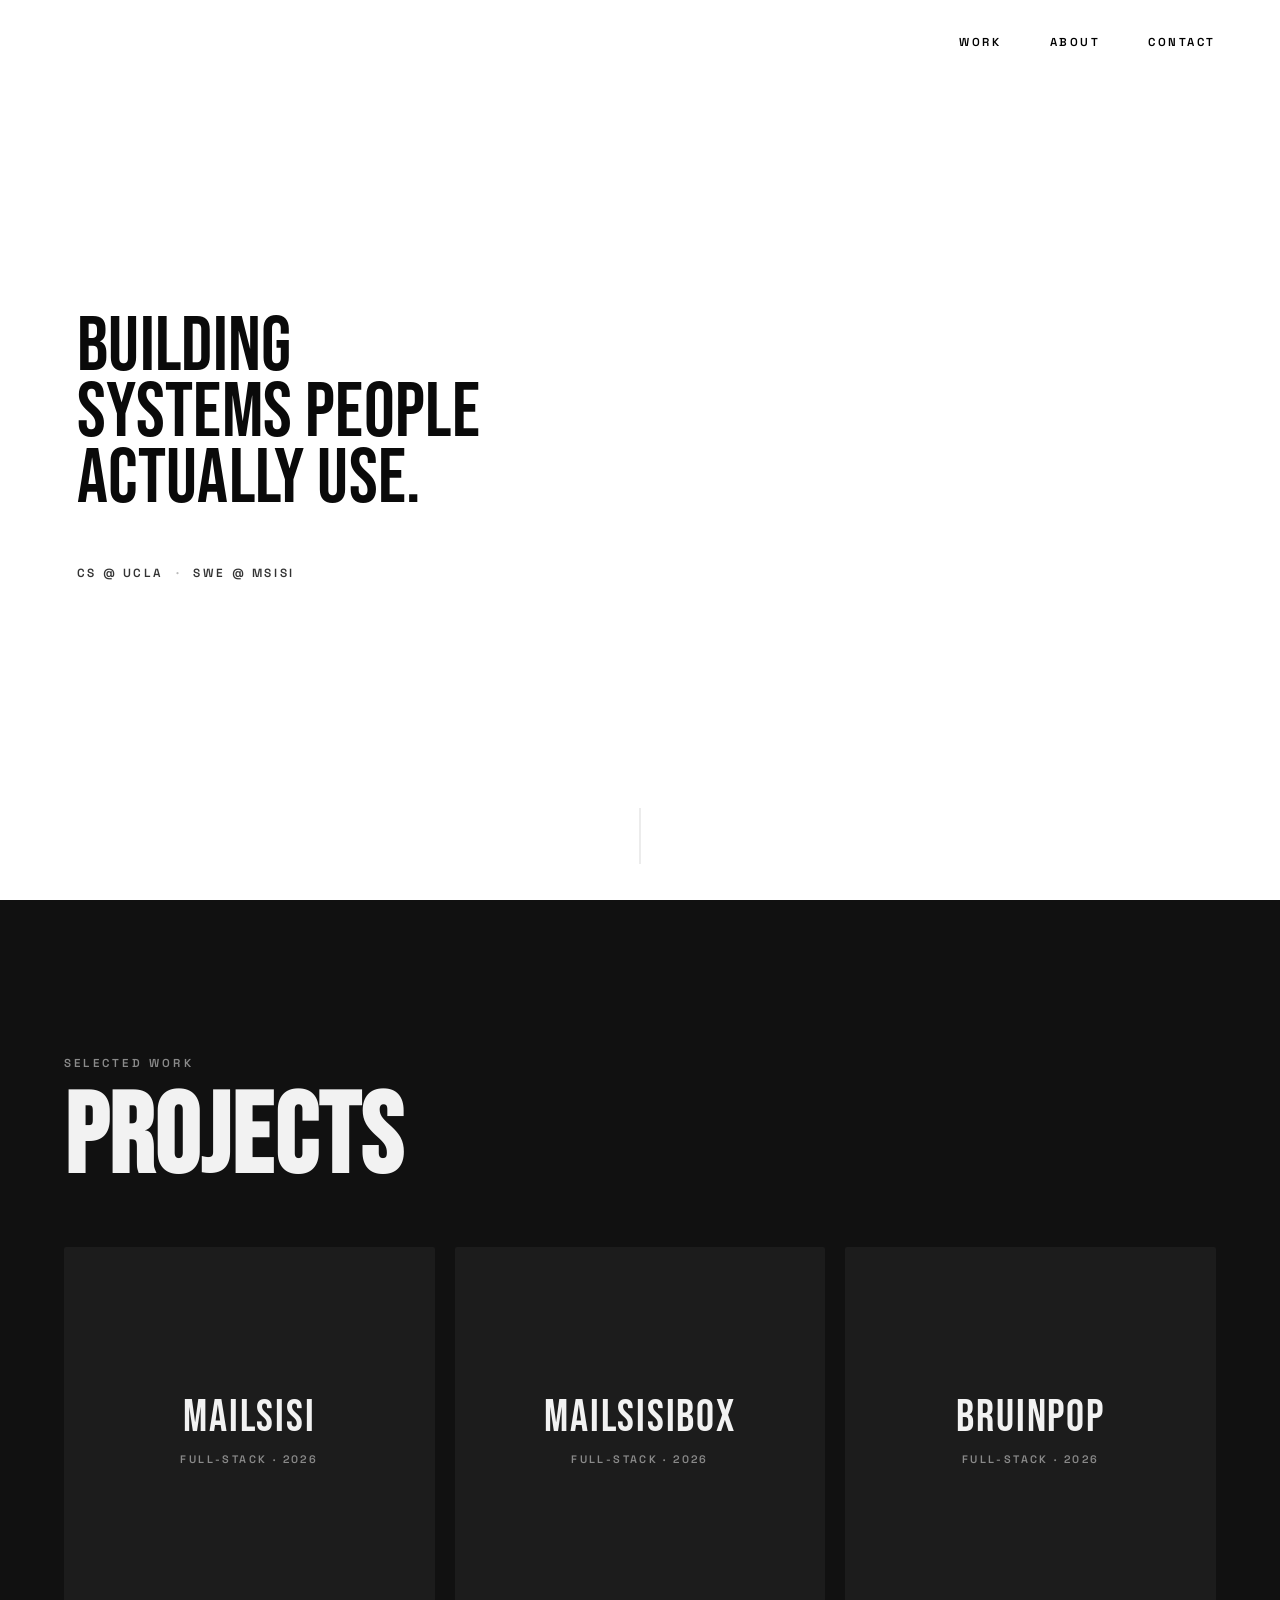
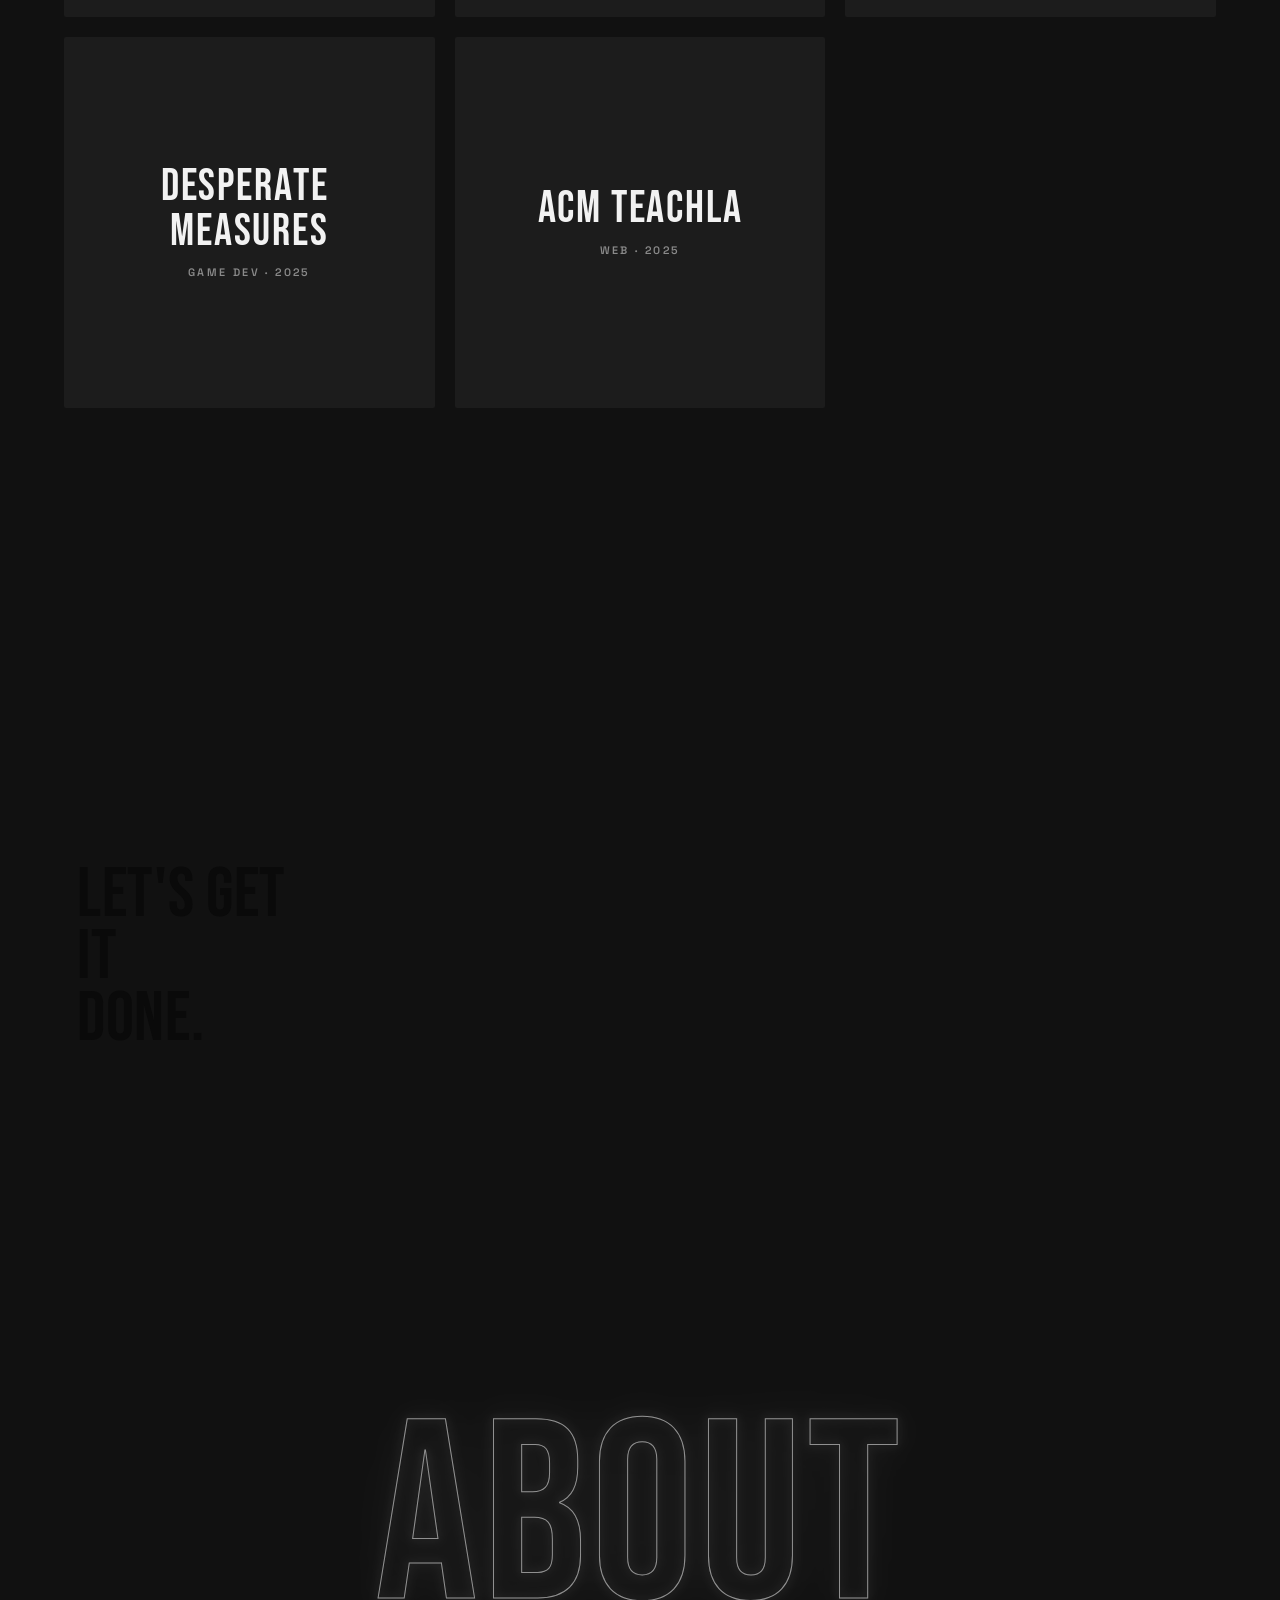
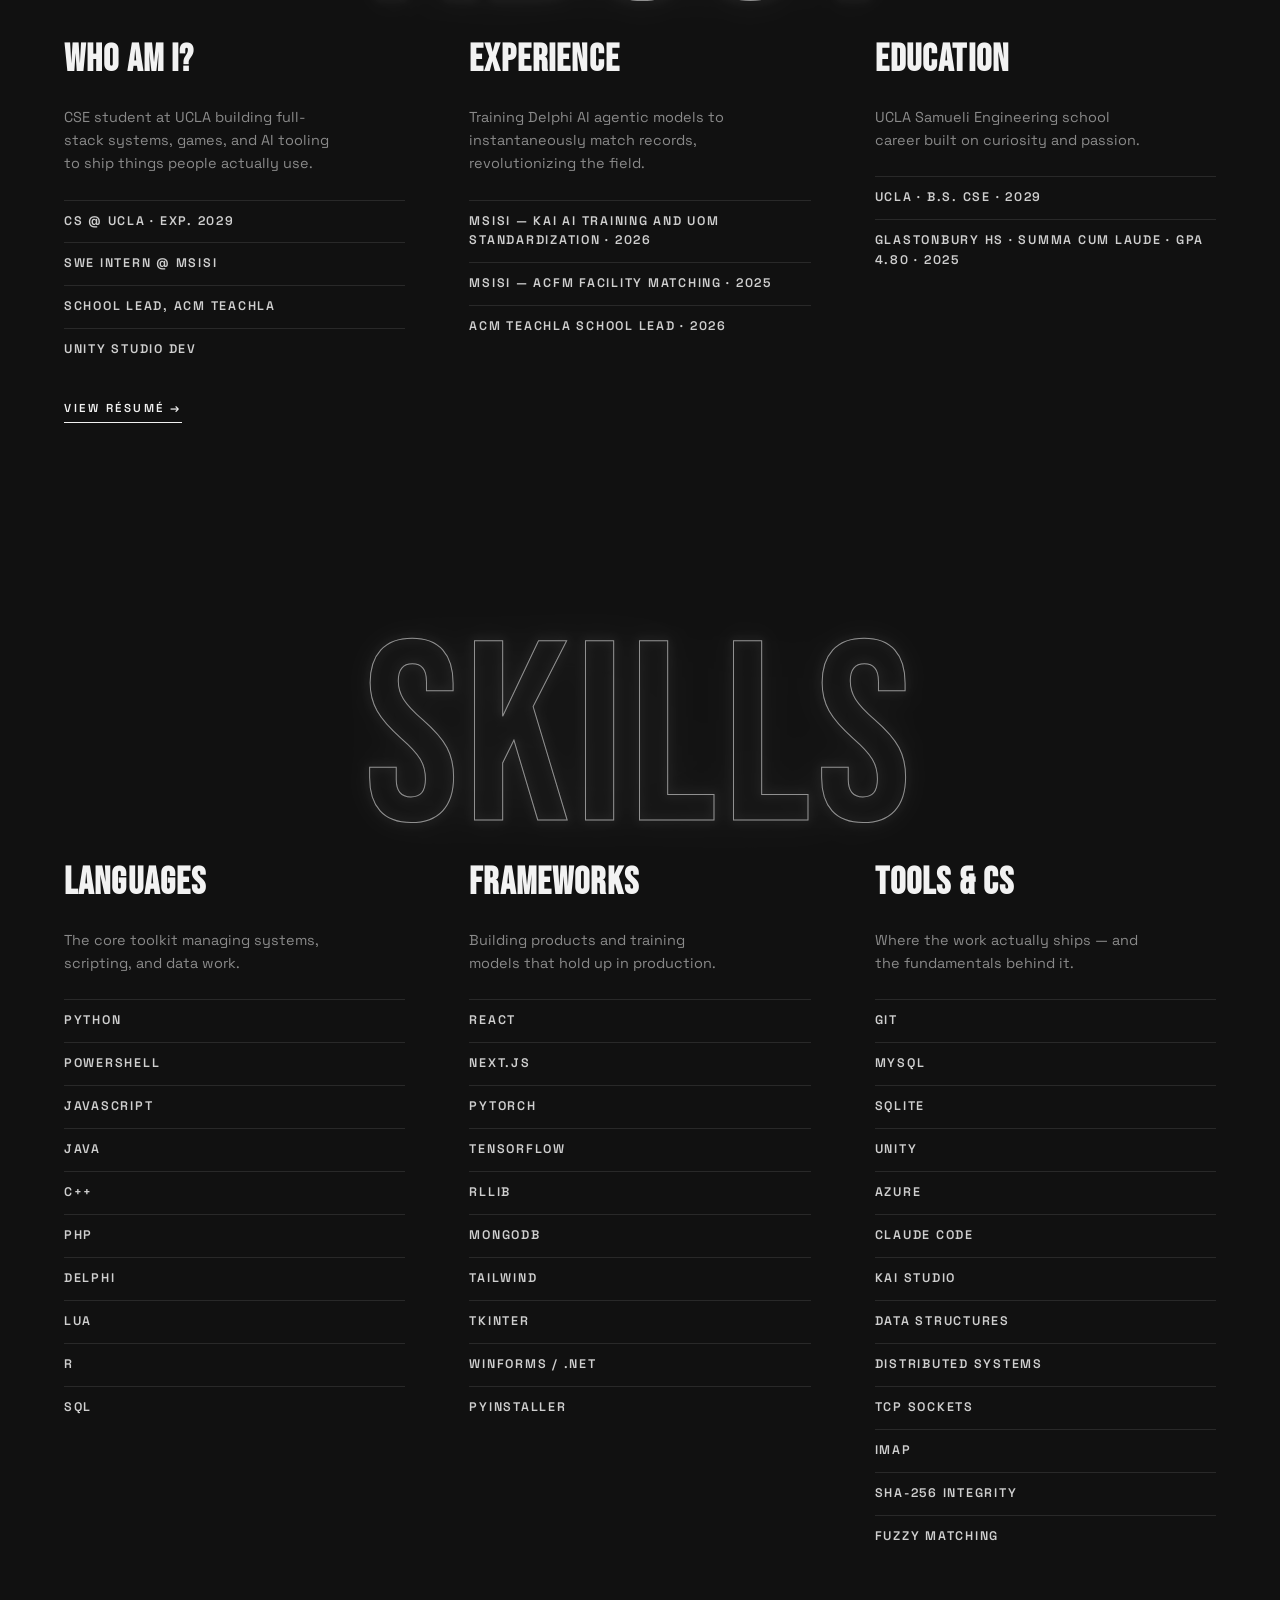
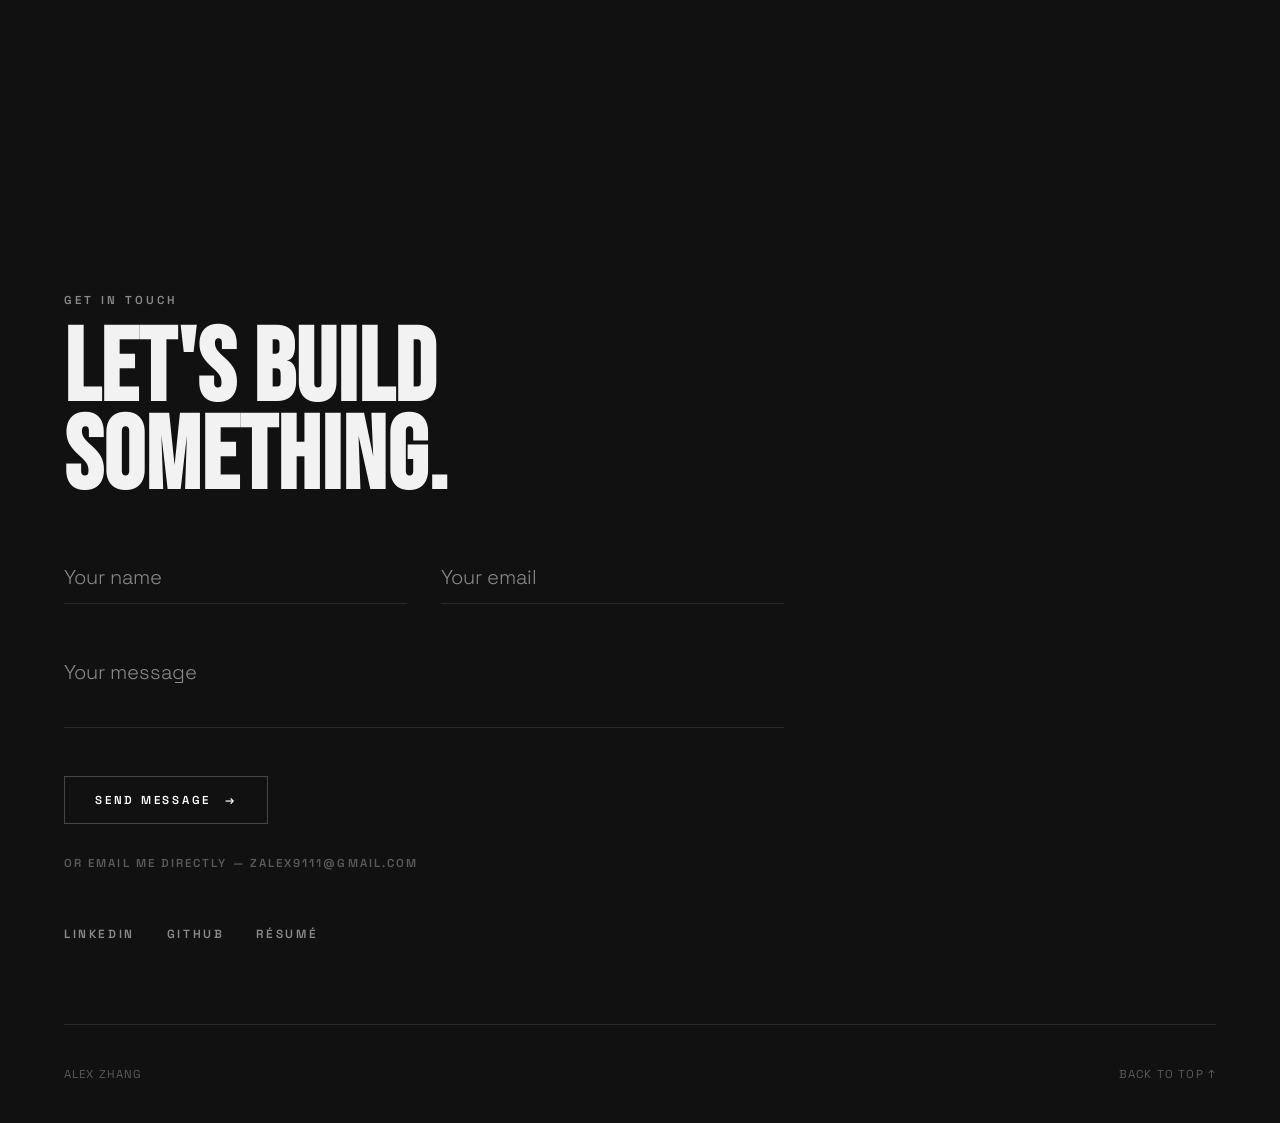
==== index.html @ cd4c739d "Who is Alex Zhang?" ====
<!DOCTYPE html>
<html lang="en">
<head>
  <meta charset="UTF-8" />
  <meta name="viewport" content="width=device-width, initial-scale=1.0" />
  <title>Alex Zhang</title>
  <link rel="preconnect" href="https://fonts.googleapis.com" />
  <link rel="preconnect" href="https://fonts.gstatic.com" crossorigin />
  <link href="https://fonts.googleapis.com/css2?family=Bebas+Neue&family=Space+Grotesk:wght@300;400;500;600;700&display=swap" rel="stylesheet" />
  <link rel="stylesheet" href="css/styles.css" />
</head>
<body>

  <!-- the fixed background layers, bottom to top -->
  <div class="bg-photo" aria-hidden="true"></div>
  <div class="bg-scroll" aria-hidden="true"></div>
  <div class="bg-flood" aria-hidden="true"></div>

  <nav id="navbar" data-theme="light">
    <a href="#hero" class="nav-logo" aria-label="Home">
      <img src="assets/logo-a.png" alt="" class="nav-logo-mark">
    </a>
    <ul class="nav-links">
      <li><a href="#projects" class="nav-link">Work</a></li>
      <li><a href="#about" class="nav-link">About</a></li>
      <li><a href="#contact" class="nav-link">Contact</a></li>
    </ul>
  </nav>

  <section id="hero" class="hero" data-bg="#ffffff">
    <div class="hero-inner">
      <h1 class="hero-headline">
        Building<br/>
        systems people<br/>
        actually use.
      </h1>
      <div class="hero-foot">
        <span class="hero-tag">CS @ UCLA</span>
        <span class="hero-dot">·</span>
        <span class="hero-tag">SWE @ MSISI</span>
      </div>
    </div>
    <div class="scroll-cue"><span></span></div>
  </section>

  <section id="projects" class="dark projects" data-bg="#0d0d0d">
    <div class="projects-head" data-reveal>
      <span class="eyebrow">Selected Work</span>
      <h2 class="section-heading">Projects</h2>
    </div>
    <div class="tiles">

      <a class="tile" href="https://github.com/ZhangWangisYeat/MailSISI" target="_blank" data-color="#DC143C" data-reveal>
        <!-- <div class="tile-bg" style="background-image: url('assets/bruinpop.png')"></div> -->
        <div class="tile-bg"></div>
        <div class="tile-content">
          <span class="tile-name">MailSISI</span>
          <span class="tile-meta">Full-Stack · 2026</span>
        </div>
        <div class="tile-hover">
          <p class="tile-desc">Desktop tool that replaced thousands of manual Excel downloads a month at MSISI. Watches a mailbox, pulls attachments from whitelisted distributors, and auto-files them by distributor and manufacturer. Email threading and SHA-256 hashing allow for the saving of superceded versions.</p>
          <div class="tile-tags"><span>Python</span><span>Tkinter</span><span>IMAP</span><span>SQLite</span><span>SHA-256</span></div>
        </div>
      </a>
      <a class="tile" href="https://github.com/ZhangWangisYeat/MailSISIbox" target="_blank" data-color="#2774AE" data-reveal>
        <!-- <div class="tile-bg" style="background-image: url('assets/bruinpop.png')"></div> -->
        <div class="tile-bg"></div>
        <div class="tile-content">
          <span class="tile-name">MailSISIBox</span>
          <span class="tile-meta">Full-Stack · 2026</span>
        </div>
        <div class="tile-hover">
          <p class="tile-desc">Desktop tool utilizing PowerShell directly for transferring files between two remote desktop connections. Transfers are chunked and SHA-256 verified end to end, attempting to use the fastest TCP socket available. This allows for fast, reliable transfers of large files (up to 100GB efficiently).</p>
          <div class="tile-tags"><span>PowerShell</span><span>.NET</span><span>TCP Sockets</span><span>Clipboard IPC</span><span>SHA-256</span><span>Azure AVD</span></div>
        </div>
      </a>

      <a class="tile" href="https://github.com/libozaza/bruinpop" target="_blank" data-color="#2774AE" data-reveal>
        <!-- <div class="tile-bg" style="background-image: url('assets/bruinpop.png')"></div> -->
        <div class="tile-bg"></div>
        <div class="tile-content">
          <span class="tile-name">BruinPop</span>
          <span class="tile-meta">Full-Stack · 2026</span>
        </div>
        <div class="tile-hover">
          <p class="tile-desc">Full-stack social platform mapping pop-ups around UCLA. Interactive Leaflet map, JWT auth, 100+ campus users.</p>
          <div class="tile-tags"><span>React</span><span>Next.js</span><span>Tailwind</span><span>Leaflet</span></div>
        </div>
      </a>

      <a class="tile" href="https://github.com/codeArjya/DesperateMeasures" target="_blank" data-color="#3a1d6e" data-reveal>
        <div class="tile-bg"></div>
        <div class="tile-content">
          <span class="tile-name">Desperate Measures</span>
          <span class="tile-meta">Game Dev · 2025</span>
        </div>
        <div class="tile-hover">
          <p class="tile-desc">2D co-op sandbox inspired by Terraria and Minecraft. Infinite multiverses from a single seed. 50+ alpha testers, beta Sept 2026.</p>
          <div class="tile-tags"><span>Unity</span><span>C#</span><span>Lua</span><span>Procedural</span></div>
        </div>
      </a>

      <a class="tile" href="https://github.com/uclaacm/teach-la-website" target="_blank" data-color="#4cbb17" data-reveal>
        <!-- <div class="tile-bg" style="background-image: url('assets/teachLA.png')"></div> -->
    <div class="tile-bg"></div>
        <div class="tile-content">
          <span class="tile-name">ACM TeachLA</span>
          <span class="tile-meta">Web · 2025</span>
        </div>
        <div class="tile-hover">
          <p class="tile-desc">Login backend on Netlify, blog + events pages with static category filtering. Transitioning to fully dynamic.</p>
          <div class="tile-tags"><span>HTML5</span><span>CSS3</span><span>Netlify</span></div>
        </div>
      </a>

    </div>
  </section>

  <section id="about" class="about-cover" data-bg="#ffffff">
    <div class="about-cover-text" data-reveal>
      <h2 class="about-headline">
        Let's get<br/>
        it<br/>
        DONE.
      </h2>
    </div>
    <div class="about-cover-photo" data-reveal>
      <img src="assets/profile.jpg" alt="Alex Zhang" onerror="this.parentElement.style.display='none';" />
    </div>
  </section>

  <section id="about-detail" class="dark about-body" data-bg="#100d12">
    <div class="skills-watermark" aria-hidden="true" data-text="ABOUT">ABOUT</div>
    <div class="skills-grid">

      <div class="skill-col" data-reveal>
        <h3 class="skill-heading">Who am I?</h3>
        <p class="skill-blurb">CSE student at UCLA building full-stack systems, games, and AI tooling to ship things people actually use.</p>
        <ul class="skill-list">
          <li>CS @ UCLA · Exp. 2029</li>
          <li>SWE Intern @ MSISI</li>
          <li>School Lead, ACM TeachLA</li>
          <li>Unity Studio Dev</li>
        </ul>
        <a href="resume.html" target="_blank" class="resume-link" style="margin-top: 28px; display: inline-block;">View Résumé →</a>
      </div>

      <div class="skill-col" data-reveal>
        <h3 class="skill-heading">Experience</h3>
        <p class="skill-blurb">Training Delphi AI agentic models to instantaneously match records, revolutionizing the field.</p>
        <ul class="skill-list">
          <li>MSISI — Kai AI training and UOM standardization · 2026</li>
          <li>MSISI — ACFM facility matching · 2025</li>
          <li>ACM TeachLA School Lead · 2026</li>
        </ul>
      </div>

      <div class="skill-col" data-reveal>
        <h3 class="skill-heading">Education</h3>
        <p class="skill-blurb">UCLA Samueli Engineering school career built on curiosity and passion.</p>
        <ul class="skill-list">
          <li>UCLA · B.S. CSE · 2029</li>
          <li>Glastonbury HS · Summa Cum Laude · GPA 4.80 · 2025</li>
          
        </ul>
      </div>

    </div>
  </section>

  <section id="skills" class="dark skills" data-bg="#0a0e13">
    <div class="skills-watermark" aria-hidden="true" data-text="SKILLS">SKILLS</div>
    <div class="skills-grid">

      <div class="skill-col" data-reveal>
        <h3 class="skill-heading">Languages</h3>
        <p class="skill-blurb">The core toolkit managing systems, scripting, and data work.</p>
        <ul class="skill-list">
          <li>Python</li><li>PowerShell</li><li>JavaScript</li><li>Java</li><li>C++</li>
          <li>PHP</li><li>Delphi</li><li>Lua</li><li>R</li><li>SQL</li>
        </ul>
      </div>

      <div class="skill-col" data-reveal>
        <h3 class="skill-heading">Frameworks</h3>
        <p class="skill-blurb">Building products and training models that hold up in production.</p>
        <ul class="skill-list">
          <li>React</li><li>Next.js</li><li>PyTorch</li><li>TensorFlow</li>
          <li>RLlib</li><li>MongoDB</li><li>Tailwind</li>
          <li>Tkinter</li><li>WinForms / .NET</li><li>PyInstaller</li>
        </ul>
      </div>

      <div class="skill-col" data-reveal>
        <h3 class="skill-heading">Tools &amp; CS</h3>
        <p class="skill-blurb">Where the work actually ships — and the fundamentals behind it.</p>
        <ul class="skill-list">
          <li>Git</li><li>MySQL</li><li>SQLite</li><li>Unity</li><li>Azure</li>
          <li>Claude Code</li><li>Kai Studio</li><li>Data Structures</li><li>Distributed Systems</li>
          <li>TCP Sockets</li><li>IMAP</li><li>SHA-256 Integrity</li>
          <li>Fuzzy Matching</li>
        </ul>
      </div>

    </div>
  </section>

  <section id="contact" class="dark contact" data-bg="#0b0b0c">
    <div class="contact-inner" data-reveal>
      <span class="eyebrow">Get in touch</span>
      <h2 class="contact-headline">Let's build<br/>something.</h2>
      <form class="contact-form" id="contact-form" novalidate>
        <div class="cf-row">
          <div class="cf-field">
            <input type="text" id="cf-name" name="name" placeholder=" " autocomplete="name" maxlength="80" required />
            <label for="cf-name">Your name</label>
            <span class="cf-line"></span>
          </div>
          <div class="cf-field">
            <input type="email" id="cf-email" name="email" placeholder=" " autocomplete="email" maxlength="120" required />
            <label for="cf-email">Your email</label>
            <span class="cf-line"></span>
          </div>
        </div>

        <div class="cf-field cf-field-msg">
          <textarea id="cf-message" name="message" rows="2" placeholder=" " maxlength="1200" required></textarea>
          <label for="cf-message">Your message</label>
          <span class="cf-line"></span>
          <span class="cf-count"><span id="cf-count-n">0</span> / 1200</span>
        </div>

        <!-- hidden from people, so only bots ever fill it in -->
        <input type="text" name="_honey" class="cf-honey" tabindex="-1" autocomplete="off" aria-hidden="true" />

        <div class="cf-actions">
          <button type="submit" class="cf-send">
            <span class="cf-send-label">Send message</span>
            <span class="cf-send-arrow" aria-hidden="true">&#8594;</span>
          </button>
          <p class="cf-status" id="cf-status" role="status" aria-live="polite"></p>
        </div>
      </form>

      <a href="mailto:zalex9111@gmail.com" class="contact-email-alt">Or email me directly &mdash; zalex9111@gmail.com</a>
      <div class="contact-socials">
        <a href="https://www.linkedin.com/in/alex-zhang-23b386329/" target="_blank">LinkedIn</a>
        <a href="https://github.com/ZhangWangisYeat" target="_blank">GitHub</a>
        <a href="resume.html" target="_blank">Résumé</a>
      </div>
    </div>
    <div class="footer-line">
      <span>Alex Zhang</span>
      <a href="#hero" class="back-top">Back to top ↑</a>
    </div>
  </section>

  <script src="js/main.js"></script>
</body>
</html>
---- css/styles.css ----
*, *::before, *::after { box-sizing: border-box; margin: 0; padding: 0; }

:root {
  --white:      #ffffff;
  --dark:       #111111;
  --card:       #1c1c1c;
  --card-hi:    #242424;
  --ink:        #0a0a0a;
  --light-text: #f2f2f2;
  --muted:      #8a8a8a;
  --muted-dk:   #5a5a5a;
  --line:       rgba(255,255,255,0.1);
  --flood:      #2774AE;
  --display:    'Bebas Neue', 'Space Grotesk', sans-serif;
  --body:       'Space Grotesk', system-ui, sans-serif;
  --ease:       cubic-bezier(0.4, 0, 0.2, 1);

  --bg-photo:         url('../assets/portrait1-upper.png');
  --bg-photo-h:       82vh;
  --bg-photo-inset:   3vw;
  --bg-photo-opacity: 1;
  --bg-photo-filter:  none;
  --bg-photo-mask:    none;

  --bg-photo-blend:   multiply;
}

html { scroll-behavior: smooth; }

html { background: var(--dark); }

body {
  font-family: var(--body);
  background: transparent;
  color: var(--light-text);
  font-size: 16px;
  line-height: 1.6;
  -webkit-font-smoothing: antialiased;
  overflow-x: hidden;
}

.bg-photo,
.bg-scroll,
.bg-flood {
  position: fixed;
  inset: 0;
  pointer-events: none;
}

.bg-photo {
  z-index: -2;

  background-image: var(--bg-photo);
  background-repeat: no-repeat;
  background-position: right var(--bg-photo-inset) bottom 0;
  background-size: auto var(--bg-photo-h);
  filter: var(--bg-photo-filter);

  opacity: calc(var(--bg-photo-opacity) * var(--bg-photo-fade, 1));
  mix-blend-mode: var(--bg-photo-blend);
  -webkit-mask-image: var(--bg-photo-mask);
  mask-image: var(--bg-photo-mask);
}

.bg-scroll {
  z-index: -3;
  background: var(--scroll-bg, #ffffff);
}
.bg-flood {
  z-index: -1;
  background: var(--flood, #2774AE);
  opacity: 0;
  transition: opacity 0.55s var(--ease), background-color 0.55s var(--ease);
}

body.flooded .bg-flood { opacity: 0; }

a { color: inherit; text-decoration: none; }
ul { list-style: none; }

.eyebrow {
  display: block;
  font-size: 0.72rem;
  font-weight: 600;
  letter-spacing: 0.28em;
  text-transform: uppercase;
  color: var(--muted);
  margin-bottom: 18px;
}

.section-heading {
  font-family: var(--display);
  font-size: clamp(3.5rem, 9vw, 7rem);
  line-height: 0.9;
  letter-spacing: 0.01em;
  text-transform: uppercase;
}

#navbar {
  position: fixed;
  top: 0; left: 0; right: 0;
  z-index: 100;
  display: flex;
  align-items: center;
  justify-content: space-between;
  padding: 26px clamp(24px, 5vw, 64px);
  mix-blend-mode: difference;
  color: #fff;
}

.nav-logo { display: flex; align-items: center; }

.nav-logo-mark {
  display: block;
  height: 30px;
  width: auto;
}

.nav-links {
  display: flex;
  gap: clamp(20px, 4vw, 48px);
}

.nav-link {
  font-size: 0.72rem;
  font-weight: 600;
  letter-spacing: 0.22em;
  text-transform: uppercase;
  position: relative;
  padding: 4px 0;
}
.nav-link::after {
  content: '';
  position: absolute;
  left: 0; bottom: 0;
  width: 0; height: 1px;
  background: currentColor;
  transition: width 0.35s var(--ease);
}
.nav-link:hover::after { width: 100%; }

.hero {
  position: relative;
  min-height: 100vh;
  background: transparent;
  color: var(--ink);
  display: flex;
  align-items: center;
  padding: 0 clamp(24px, 6vw, 96px);
}

.hero-inner { width: 100%; max-width: 1400px; margin: 0 auto; }

.hero-headline {
  font-family: var(--display);
  font-weight: 400;
  font-size: clamp(2.4rem, 6vw, 7rem);
  line-height: 0.86;
  letter-spacing: 0.005em;
  text-transform: uppercase;
  color: var(--ink);
}

.hero-foot {
  display: flex;
  align-items: center;
  gap: 14px;
  margin-top: 48px;
  flex-wrap: wrap;
}

.hero-tag {
  font-size: 0.74rem;
  font-weight: 600;
  letter-spacing: 0.22em;
  text-transform: uppercase;
  color: #333;
}
.hero-dot { color: #bbb; }

.scroll-cue {
  position: absolute;
  bottom: 36px; left: 50%;
  transform: translateX(-50%);
  width: 1px; height: 56px;
  background: rgba(0,0,0,0.15);
  overflow: hidden;
}
.scroll-cue span {
  position: absolute;
  top: -56px; left: 0;
  width: 100%; height: 56px;
  background: var(--ink);
  animation: scrollCue 2.2s var(--ease) infinite;
}
@keyframes scrollCue {
  0%   { transform: translateY(0); }
  60%  { transform: translateY(112px); }
  100% { transform: translateY(112px); }
}

.dark {
  background: transparent;
  color: var(--light-text);
}

.projects { padding: clamp(90px, 12vw, 160px) clamp(24px, 5vw, 64px); }

.projects-head { margin-bottom: 56px; }

.tiles {
  display: grid;
  grid-template-columns: repeat(3, 1fr);
  gap: 20px;
  max-width: 1400px;
  margin: 0 auto;
}

.tile {
  position: relative;
  aspect-ratio: 1 / 1;
  background: var(--card);
  border-radius: 2px;
  overflow: hidden;
  display: flex;
  align-items: center;
  justify-content: center;
  transition: transform 0.5s var(--ease);
}
.tile-bg {
  position: absolute; inset: 0;
  background-color: transparent;
  background-size: 65%;
  background-position: center;
  background-repeat: no-repeat;
  opacity: 0;
  transition: opacity 0.5s var(--ease);
}
.tile-content {
  position: absolute;
  top: 50%;
  left: 0; right: 0;
  z-index: 2;
  text-align: center;
  padding: 24px;
  transform: translateY(-50%);
  transition: top 0.5s var(--ease), transform 0.5s var(--ease), opacity 0.4s var(--ease);
}
.tile-name {
  display: block;
  font-family: var(--display);
  font-size: clamp(1.8rem, 3.5vw, 3rem);
  text-transform: uppercase;
  letter-spacing: 0.04em;
  line-height: 1;
}
.tile-meta {
  display: block;
  margin-top: 10px;
  font-size: 0.68rem;
  font-weight: 600;
  letter-spacing: 0.22em;
  text-transform: uppercase;
  color: var(--muted);
}

.tile-hover {
  position: absolute;
  inset: 0;
  z-index: 3;
  display: flex;
  flex-direction: column;
  justify-content: flex-end;
  gap: 14px;
  padding: clamp(112px, 30%, 152px) 28px 28px;
  background: linear-gradient(to top, rgba(0,0,0,0.72), rgba(0,0,0,0.35) 55%, transparent 88%);
  opacity: 0;
  transform: translateY(16px);
  transition: opacity 0.45s var(--ease), transform 0.45s var(--ease);
}
.tile-desc {
  font-size: clamp(0.74rem, 0.95vw, 0.9rem);
  line-height: 1.45;
  color: #fff;
  min-height: 0;
  overflow-y: auto;
}
.tile-tags { display: flex; flex-wrap: wrap; gap: 8px; }
.tile-tags span {
  font-size: 0.68rem;
  font-weight: 600;
  letter-spacing: 0.06em;
  text-transform: uppercase;
  padding: 4px 11px;
  border: 1px solid rgba(255,255,255,0.4);
  border-radius: 20px;
}

.tile-name { transition: letter-spacing 0.65s var(--ease); }
.tile-name .word { display: inline-block; white-space: nowrap; }
.tile-name .char {
  display: inline-block;
  transform: translateY(0) rotate(0deg);

  transition: transform 0.62s cubic-bezier(0.22, 1.25, 0.36, 1),
              opacity 0.45s var(--ease);
  transition-delay: calc(var(--r, 0) * 22ms);
}

.tile-rule {
  height: 1px;
  background: rgba(255,255,255,0.45);
  transform: scaleX(0);
  transform-origin: left;
  transition: transform 0.6s var(--ease);
}

.tile-desc,
.tile-tags span {
  opacity: 0;
  transform: translateY(12px);
  transition: opacity 0.5s var(--ease), transform 0.55s var(--ease);
}

.tile:hover,
.tile.is-open { transform: translateY(-6px); }

.tile:hover .tile-bg,
.tile.is-open .tile-bg { opacity: 1; }

.tile:hover .tile-content,
.tile.is-open .tile-content { top: 0; transform: translateY(0); opacity: 0.42; }

.tile:hover .tile-hover,
.tile.is-open .tile-hover { opacity: 1; transform: none; }

.tile:hover .tile-name,
.tile.is-open .tile-name { letter-spacing: 0.15em; }

.tile:hover .tile-name .char,
.tile.is-open .tile-name .char {
  transform: translateY(-0.16em);
  transition-delay: calc(var(--i, 0) * 34ms);
}

.tile:hover .tile-rule,
.tile.is-open .tile-rule { transform: scaleX(1); transition-delay: 0.14s; }

.tile:hover .tile-desc,
.tile.is-open .tile-desc { opacity: 1; transform: none; transition-delay: 0.2s; }

.tile:hover .tile-tags span,
.tile.is-open .tile-tags span {
  opacity: 1;
  transform: none;
  transition-delay: calc(0.3s + var(--i, 0) * 70ms);
}

.sr-only {
  position: absolute;
  width: 1px; height: 1px;
  padding: 0; margin: -1px;
  overflow: hidden;
  clip: rect(0 0 0 0);
  clip-path: inset(50%);
  white-space: nowrap;
  border: 0;
}

.about-cover {
  background: transparent;
  color: var(--ink);
  display: grid;
  grid-template-columns: 1fr 0.85fr;
  align-items: center;
  min-height: 88vh;
  gap: 40px;
  padding: 0 0 0 clamp(24px, 6vw, 96px);
  overflow: hidden;
}

.about-headline {
  font-family: var(--display);
  font-weight: 400;
  font-size: clamp(2.4rem, 5.5vw, 6rem);
  line-height: 0.88;
  text-transform: uppercase;
  letter-spacing: 0.01em;
}

.about-cover-photo {
  position: relative;
  height: 88vh;
  filter: grayscale(1) contrast(1.05);
}
.about-cover-photo img {
  width: 100%; height: 100%;
  object-fit: cover;
  object-position: center;
}
.about-cover-photo .photo-fallback {
  display: none;
  position: absolute; inset: 0;
  align-items: center; justify-content: center;
  background: var(--dark);
  color: #fff;
  font-family: var(--display);
  font-size: 8rem;
  letter-spacing: 0.05em;
}
.about-cover-photo.no-photo .photo-fallback { display: flex; }

.about-body {
  background: transparent;
  position: relative;
  overflow: hidden;
  padding: clamp(90px, 12vw, 160px) clamp(24px, 5vw, 64px);
}

.about-grid {
  max-width: 1200px;
  margin: 0 auto;
  display: grid;
  grid-template-columns: 1fr 1fr;
  gap: clamp(40px, 8vw, 110px);
  padding-top: 12vh;
}

.about-bio p {
  font-size: 1.02rem;
  line-height: 1.75;
  color: #d8d8d8;
  margin-bottom: 22px;
}
.about-bio strong { color: #fff; font-weight: 600; }

.resume-link {
  display: inline-block;
  margin-top: 14px;
  font-size: 0.72rem;
  font-weight: 600;
  letter-spacing: 0.22em;
  text-transform: uppercase;
  border-bottom: 1px solid currentColor;
  padding-bottom: 4px;
  transition: opacity 0.25s;
}
.resume-link:hover { opacity: 0.6; }

.detail-block { margin-bottom: 38px; }
.detail-label {
  display: block;
  font-size: 0.7rem;
  font-weight: 700;
  letter-spacing: 0.26em;
  text-transform: uppercase;
  color: var(--muted);
  padding-bottom: 14px;
  margin-bottom: 16px;
  border-bottom: 1px solid var(--line);
}
.detail-row { margin-bottom: 16px; }
.detail-row strong {
  display: block;
  font-size: 0.95rem;
  font-weight: 600;
  color: #fff;
}
.detail-row span {
  font-size: 0.85rem;
  color: var(--muted);
}

.detail-links { display: flex; gap: 24px; flex-wrap: wrap; }
.detail-links a {
  font-size: 0.8rem;
  font-weight: 600;
  letter-spacing: 0.08em;
  text-transform: uppercase;
  position: relative;
}
.detail-links a::after {
  content: ''; position: absolute; left: 0; bottom: -3px;
  width: 0; height: 1px; background: currentColor;
  transition: width 0.3s var(--ease);
}
.detail-links a:hover::after { width: 100%; }

.skills {
  position: relative;
  padding: clamp(90px, 12vw, 160px) clamp(24px, 5vw, 64px);
  overflow: hidden;
}

.skills-watermark {
  position: absolute;
  top: 40px; left: 50%;
  transform: translateX(-50%);
  font-family: var(--display);
  font-size: clamp(7rem, 20vw, 20rem);
  line-height: 1;
  letter-spacing: 0.02em;
  color: transparent;
  -webkit-text-stroke: 1px rgba(255,255,255,0.32);
  white-space: nowrap;
  user-select: none;
  pointer-events: none;
}

.skills-watermark::before {
  content: attr(data-text);
  position: absolute;
  inset: 0;
  -webkit-text-stroke: 1px rgba(255,255,255,0.9);

  filter: drop-shadow(0 0 5px rgba(255,255,255,0.9))
          drop-shadow(0 0 14px rgba(255,255,255,0.6))
          drop-shadow(0 0 34px rgba(255,255,255,0.4))
          drop-shadow(0 0 72px rgba(255,255,255,0.22));
  opacity: 0.35;
  will-change: opacity;
  animation: watermarkBreathe 6s var(--ease) infinite;
}

@keyframes watermarkBreathe {
  0%, 100% { opacity: 0.35; }
  50%      { opacity: 1; }
}

.skills-grid {
  position: relative;
  z-index: 2;
  max-width: 1200px;
  margin: 0 auto;
  display: grid;
  grid-template-columns: repeat(3, 1fr);
  gap: clamp(32px, 5vw, 64px);

  padding-top: clamp(84px, 9.5vw, 170px);
}

.skill-heading {
  font-family: var(--display);
  font-size: clamp(1.8rem, 3vw, 2.8rem);
  text-transform: uppercase;
  letter-spacing: 0.03em;
  margin-bottom: 16px;
}
.skill-blurb {
  font-size: 0.9rem;
  color: var(--muted);
  line-height: 1.6;
  margin-bottom: 24px;
  max-width: 30ch;
}
.skill-list li {
  font-size: 0.78rem;
  font-weight: 600;
  letter-spacing: 0.14em;
  text-transform: uppercase;
  padding: 11px 0;
  border-top: 1px solid var(--line);
  color: #cfcfcf;
  transition: color 0.25s, padding-left 0.25s var(--ease);
}
.skill-list li:hover { color: #fff; padding-left: 10px; }

.contact {
  padding: clamp(100px, 14vw, 180px) clamp(24px, 5vw, 64px) 0;
  display: flex;
  flex-direction: column;
  min-height: 90vh;
}
.contact-inner {
  flex: 1;
  max-width: 1200px;
  margin: 0 auto;
  width: 100%;
  display: flex;
  flex-direction: column;
  justify-content: center;
}
.contact-headline {
  font-family: var(--display);
  font-size: clamp(2.8rem, 8vw, 8rem);
  line-height: 0.86;
  text-transform: uppercase;
  letter-spacing: 0.01em;
  margin-bottom: 40px;
}

.contact-form {
  width: 100%;
  max-width: 720px;
  display: flex;
  flex-direction: column;
  gap: 34px;
}
.cf-row {
  display: grid;
  grid-template-columns: 1fr 1fr;
  gap: 34px;
}
.cf-field {
  position: relative;
  padding-top: 18px;
}
.cf-field input,
.cf-field textarea {
  width: 100%;
  background: transparent;
  border: 0;
  border-bottom: 1px solid var(--line);
  color: #fff;
  font-family: var(--body);
  font-size: clamp(1rem, 1.6vw, 1.25rem);
  font-weight: 300;
  line-height: 1.5;
  padding: 0 0 12px;
  border-radius: 0;
  transition: border-color 0.35s var(--ease);
}
.cf-field textarea {
  resize: none;
  overflow: hidden;
  min-height: 52px;
}
.cf-field input:focus,
.cf-field textarea:focus { outline: none; }
.cf-field input:-webkit-autofill {
  -webkit-text-fill-color: #fff;
  transition: background-color 9999s ease-in-out 0s;
}

.cf-field label {
  position: absolute;
  left: 0;
  top: 18px;
  font-size: clamp(1rem, 1.6vw, 1.25rem);
  font-weight: 300;
  color: var(--muted);
  pointer-events: none;
  transform-origin: left top;
  transition: transform 0.32s var(--ease), color 0.32s var(--ease);
}
.cf-field input:focus + label,
.cf-field textarea:focus + label,
.cf-field input:not(:placeholder-shown) + label,
.cf-field textarea:not(:placeholder-shown) + label {
  transform: translateY(-20px) scale(0.62);
  color: var(--muted-dk);
  letter-spacing: 0.2em;
  text-transform: uppercase;
}
.cf-field input:focus + label,
.cf-field textarea:focus + label { color: #fff; }

.cf-line {
  position: absolute;
  left: 0;
  right: 0;
  bottom: 0;
  height: 1px;
  background: #fff;
  transform: scaleX(0);
  transform-origin: left;
  transition: transform 0.45s var(--ease);
}
.cf-field input:focus ~ .cf-line,
.cf-field textarea:focus ~ .cf-line { transform: scaleX(1); }
.cf-field.invalid input,
.cf-field.invalid textarea { border-bottom-color: rgba(255,120,110,0.7); }
.cf-field.invalid label { color: rgba(255,120,110,0.85); }

.cf-count {
  position: absolute;
  right: 0;
  bottom: -20px;
  font-size: 0.62rem;
  letter-spacing: 0.18em;
  text-transform: uppercase;
  color: var(--muted-dk);
  opacity: 0;
  transition: opacity 0.3s;
}
.cf-field-msg:focus-within .cf-count { opacity: 1; }

.cf-honey {
  position: absolute;
  left: -9999px;
  width: 1px;
  height: 1px;
  opacity: 0;
}

.cf-actions {
  display: flex;
  align-items: center;
  gap: 28px;
  flex-wrap: wrap;
  margin-top: 6px;
}
.cf-send {
  display: inline-flex;
  align-items: center;
  gap: 14px;
  background: transparent;
  border: 1px solid rgba(255,255,255,0.22);
  color: #fff;
  font-family: var(--body);
  font-size: 0.72rem;
  font-weight: 600;
  letter-spacing: 0.24em;
  text-transform: uppercase;
  padding: 16px 30px;
  cursor: pointer;
  position: relative;
  overflow: hidden;
  isolation: isolate;
  transition: color 0.35s var(--ease), border-color 0.35s var(--ease);
}
.cf-send::before {
  content: '';
  position: absolute;
  inset: 0;
  background: #fff;
  transform: translateY(101%);
  transition: transform 0.45s var(--ease);
  z-index: 0;
}
.cf-send > * { position: relative; z-index: 1; }
.cf-send:hover:not(:disabled) { color: #0b0b0c; border-color: #fff; }
.cf-send:hover:not(:disabled)::before { transform: translateY(0); }
.cf-send:focus-visible { outline: 1px solid #fff; outline-offset: 3px; }
.cf-send-arrow { transition: transform 0.35s var(--ease); }
.cf-send:hover:not(:disabled) .cf-send-arrow { transform: translateX(6px); }
.cf-send:disabled { opacity: 0.45; cursor: default; }
.cf-send.sending .cf-send-arrow {
  animation: cf-pulse 1s infinite var(--ease);
}
@keyframes cf-pulse {
  0%, 100% { opacity: 0.25; transform: translateX(0); }
  50%      { opacity: 1;    transform: translateX(5px); }
}

.cf-status {
  font-size: 0.72rem;
  letter-spacing: 0.14em;
  text-transform: uppercase;
  color: var(--muted);
  opacity: 0;
  transform: translateY(4px);
  transition: opacity 0.35s var(--ease), transform 0.35s var(--ease);
}
.cf-status.show { opacity: 1; transform: translateY(0); }
.cf-status.ok { color: #9fe6b4; }
.cf-status.err { color: #ff8a80; }
.cf-status a { color: inherit; border-bottom: 1px solid currentColor; }

.contact-form.sent .cf-row,
.contact-form.sent .cf-field-msg,
.contact-form.sent .cf-send { display: none; }

.contact-email-alt {
  margin-top: 30px;
  font-size: 0.72rem;
  font-weight: 600;
  letter-spacing: 0.18em;
  text-transform: uppercase;
  color: var(--muted-dk);
  width: fit-content;
  border-bottom: 1px solid transparent;
  padding-bottom: 4px;
  transition: color 0.25s, border-color 0.25s;
}
.contact-email-alt:hover { color: #fff; border-bottom-color: var(--line); }

@media (max-width: 720px) {
  .cf-row { grid-template-columns: 1fr; }
  .contact-form { gap: 30px; }
}

.contact-socials {
  display: flex;
  gap: 32px;
  margin-top: 48px;
  flex-wrap: wrap;
}
.contact-socials a {
  font-size: 0.74rem;
  font-weight: 600;
  letter-spacing: 0.22em;
  text-transform: uppercase;
  color: var(--muted);
  transition: color 0.25s;
}
.contact-socials a:hover { color: #fff; }

.footer-line {
  max-width: 1200px;
  margin: 0 auto;
  width: 100%;
  display: flex;
  justify-content: space-between;
  align-items: center;
  padding: 40px 0;
  margin-top: 80px;
  border-top: 1px solid var(--line);
  font-size: 0.72rem;
  letter-spacing: 0.1em;
  text-transform: uppercase;
  color: var(--muted-dk);
}
.back-top { transition: color 0.25s; }
.back-top:hover { color: #fff; }

[data-reveal] {
  opacity: 0;
  transform: translateY(34px);
  transition: opacity 0.8s var(--ease), transform 0.8s var(--ease);
}

[data-reveal].from-above { transform: translateY(-34px); }
[data-reveal].visible { opacity: 1; transform: none; }

@media (prefers-reduced-motion: reduce) {
  [data-reveal] { opacity: 1; transform: none; transition: none; }
  .scroll-cue span { animation: none; }
  html { scroll-behavior: auto; }
  .tile-name .char,
  .tile-desc,
  .tile-tags span,
  .tile-rule { transition-delay: 0s !important; transition-duration: 0.01s !important; }
  .tile:hover .tile-name .char { transform: none; }
  .tile:hover .tile-name { letter-spacing: 0.04em; }

  .skills-watermark::before { animation: none; opacity: 0.7; }
}

@media (max-width: 1100px) {
  .tiles { grid-template-columns: repeat(2, 1fr); }
}

@media (max-width: 900px) {
  :root { --bg-photo-h: 44vh; --bg-photo-inset: 1vw; }
  .tiles { grid-template-columns: 1fr; }
  .tile { aspect-ratio: 16 / 10; }
  .tile-hover { padding: clamp(104px, 26%, 132px) 24px 24px; }
  .about-cover { grid-template-columns: 1fr; min-height: auto; padding: 120px 24px 0; }
  .about-cover-photo { height: 60vh; margin-top: 40px; }
  .about-grid { grid-template-columns: 1fr; padding-top: 6vh; }
  .skills-grid { grid-template-columns: 1fr; }
  .skill-blurb { max-width: none; }
}

@media (max-width: 560px) {
  .tile { aspect-ratio: 4 / 3; }
  .nav-links { gap: 18px; }
  .nav-link { font-size: 0.62rem; letter-spacing: 0.16em; }
  .hero-foot { gap: 8px; }
  .hero-tag { font-size: 0.62rem; letter-spacing: 0.14em; }
  .footer-line { flex-direction: column; gap: 12px; text-align: center; }
}
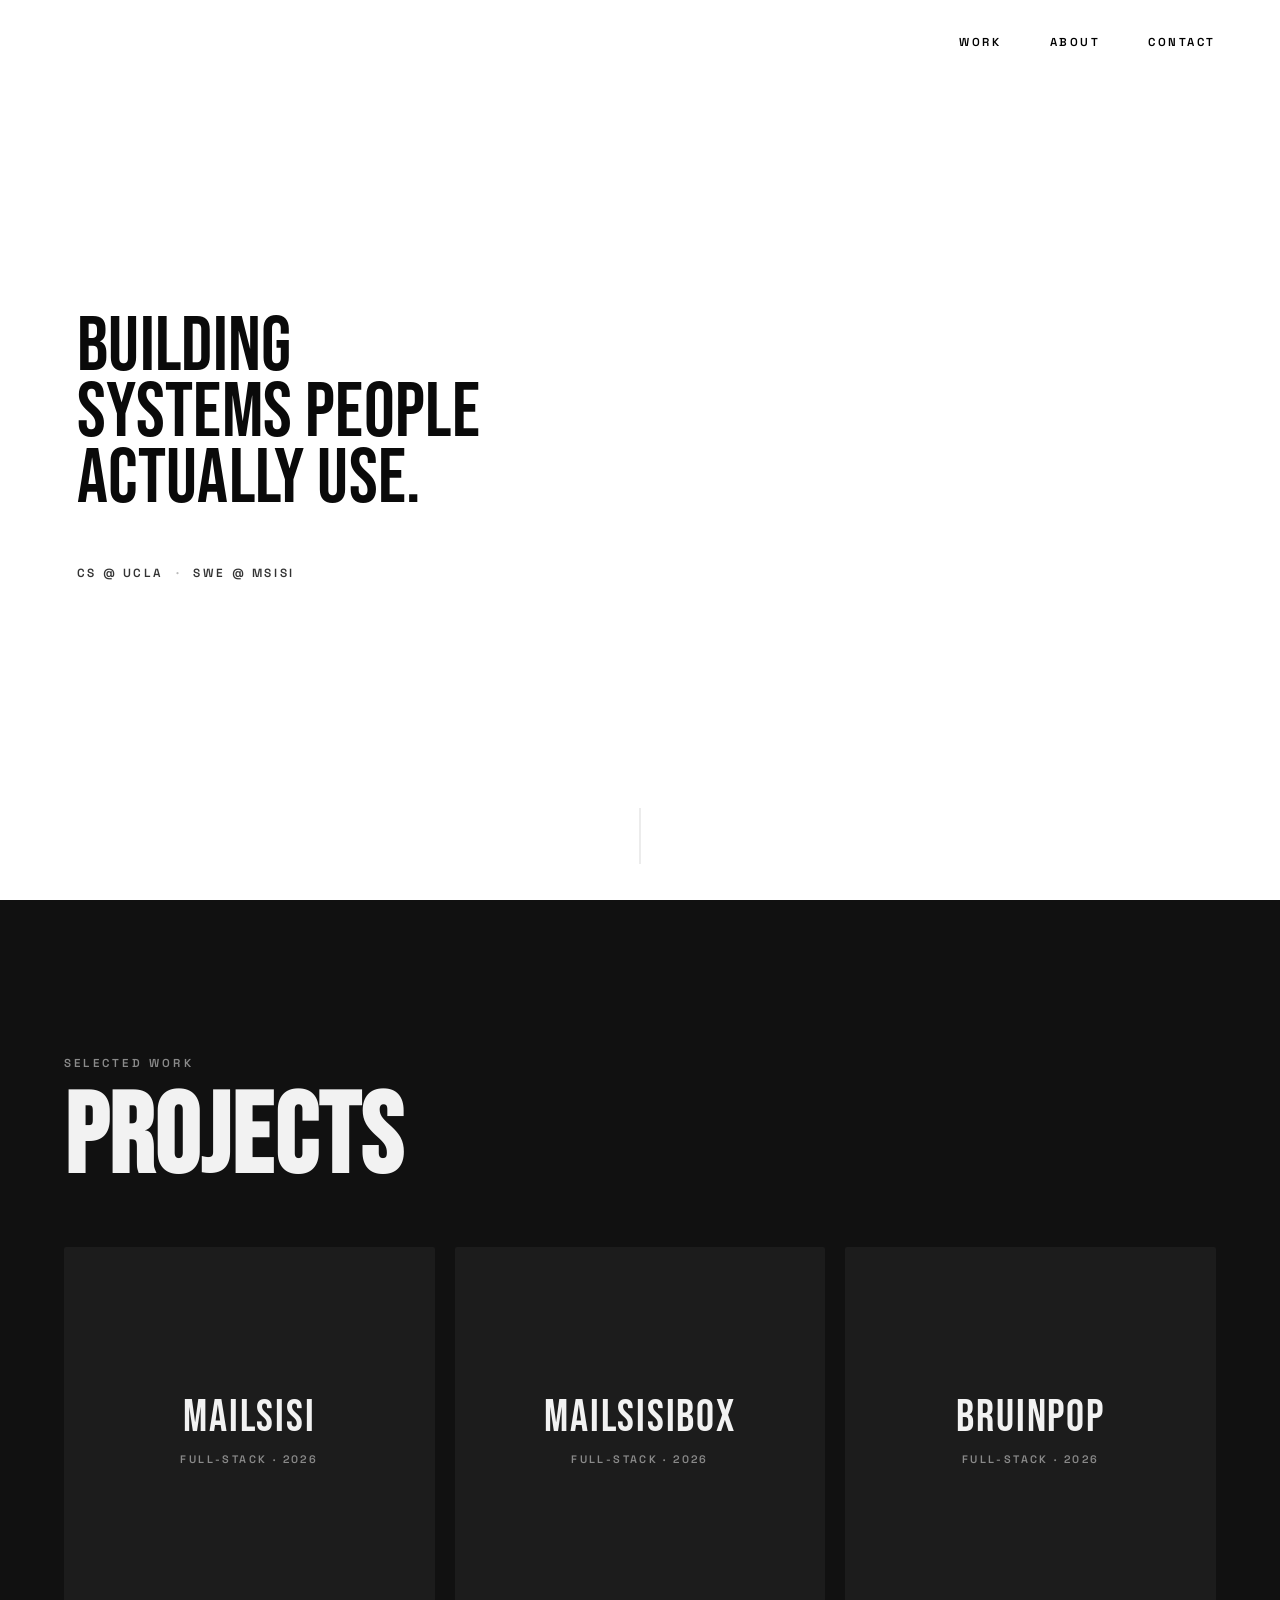
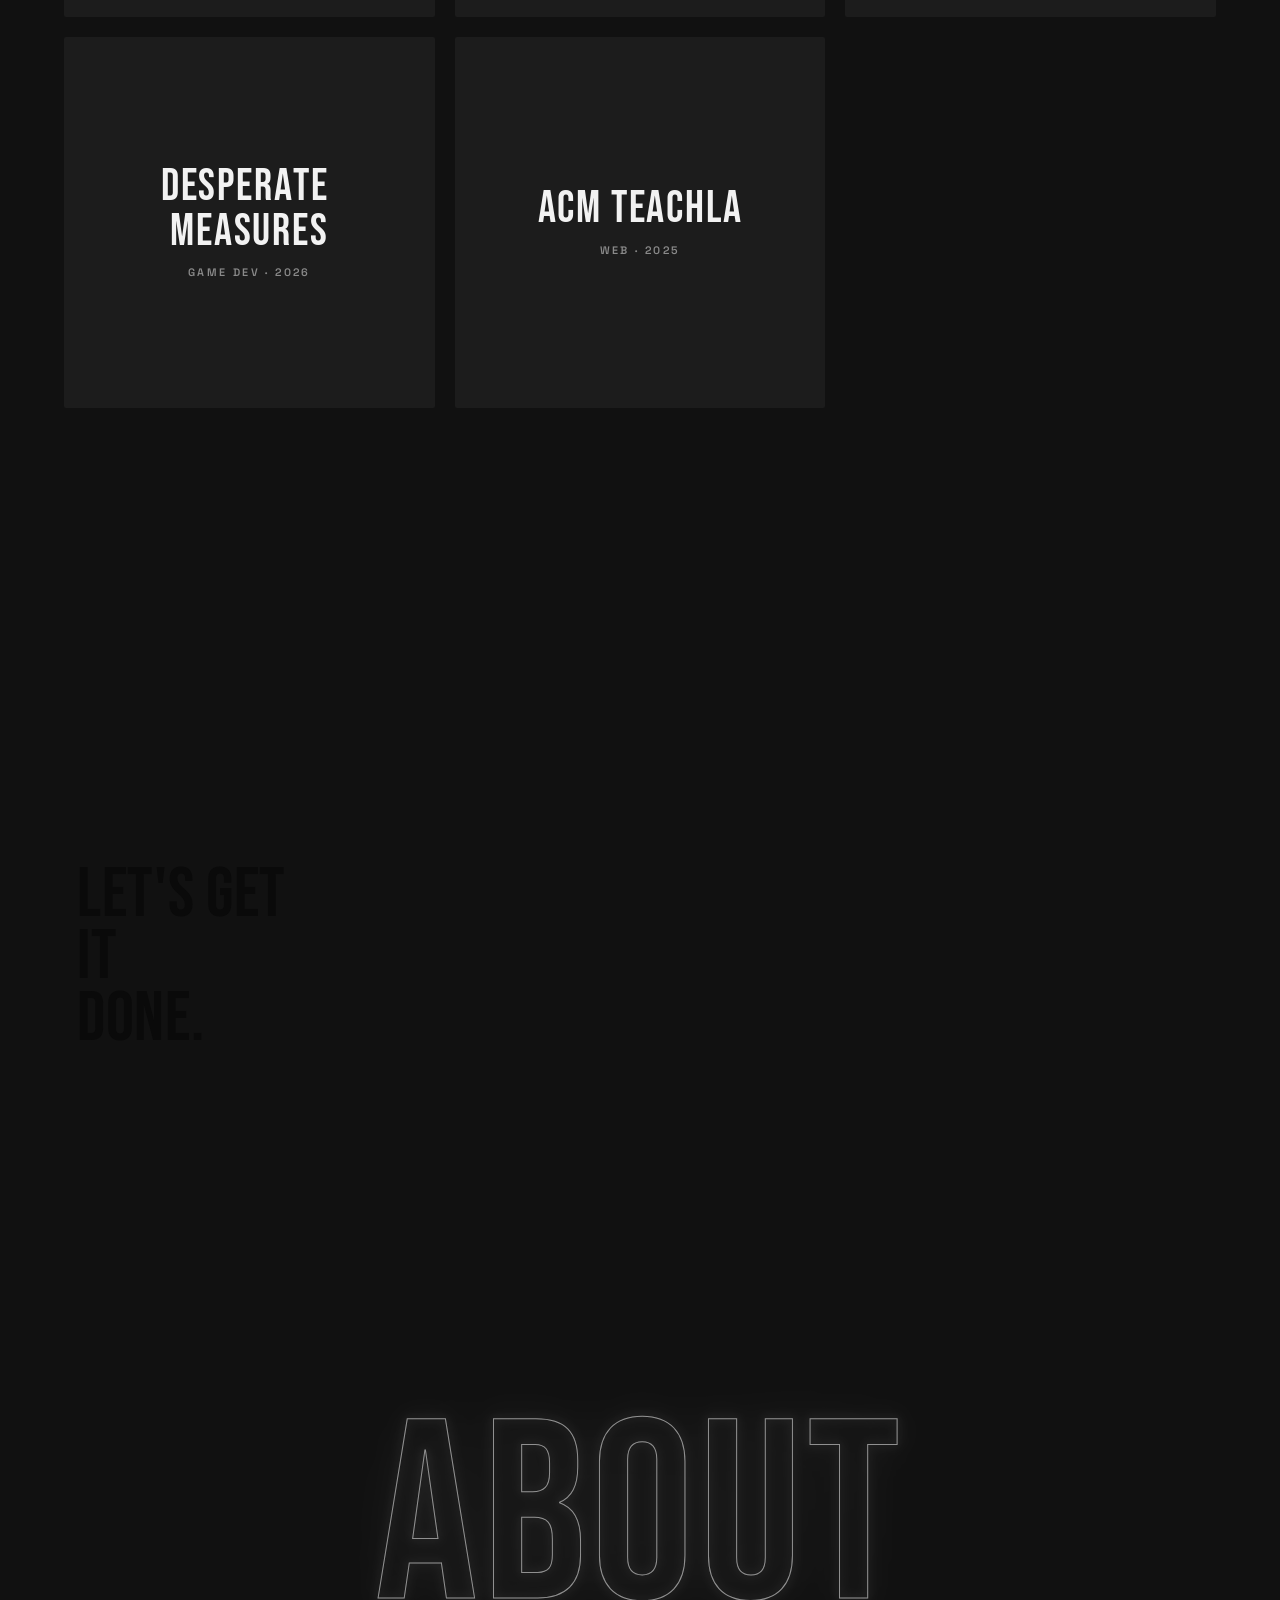
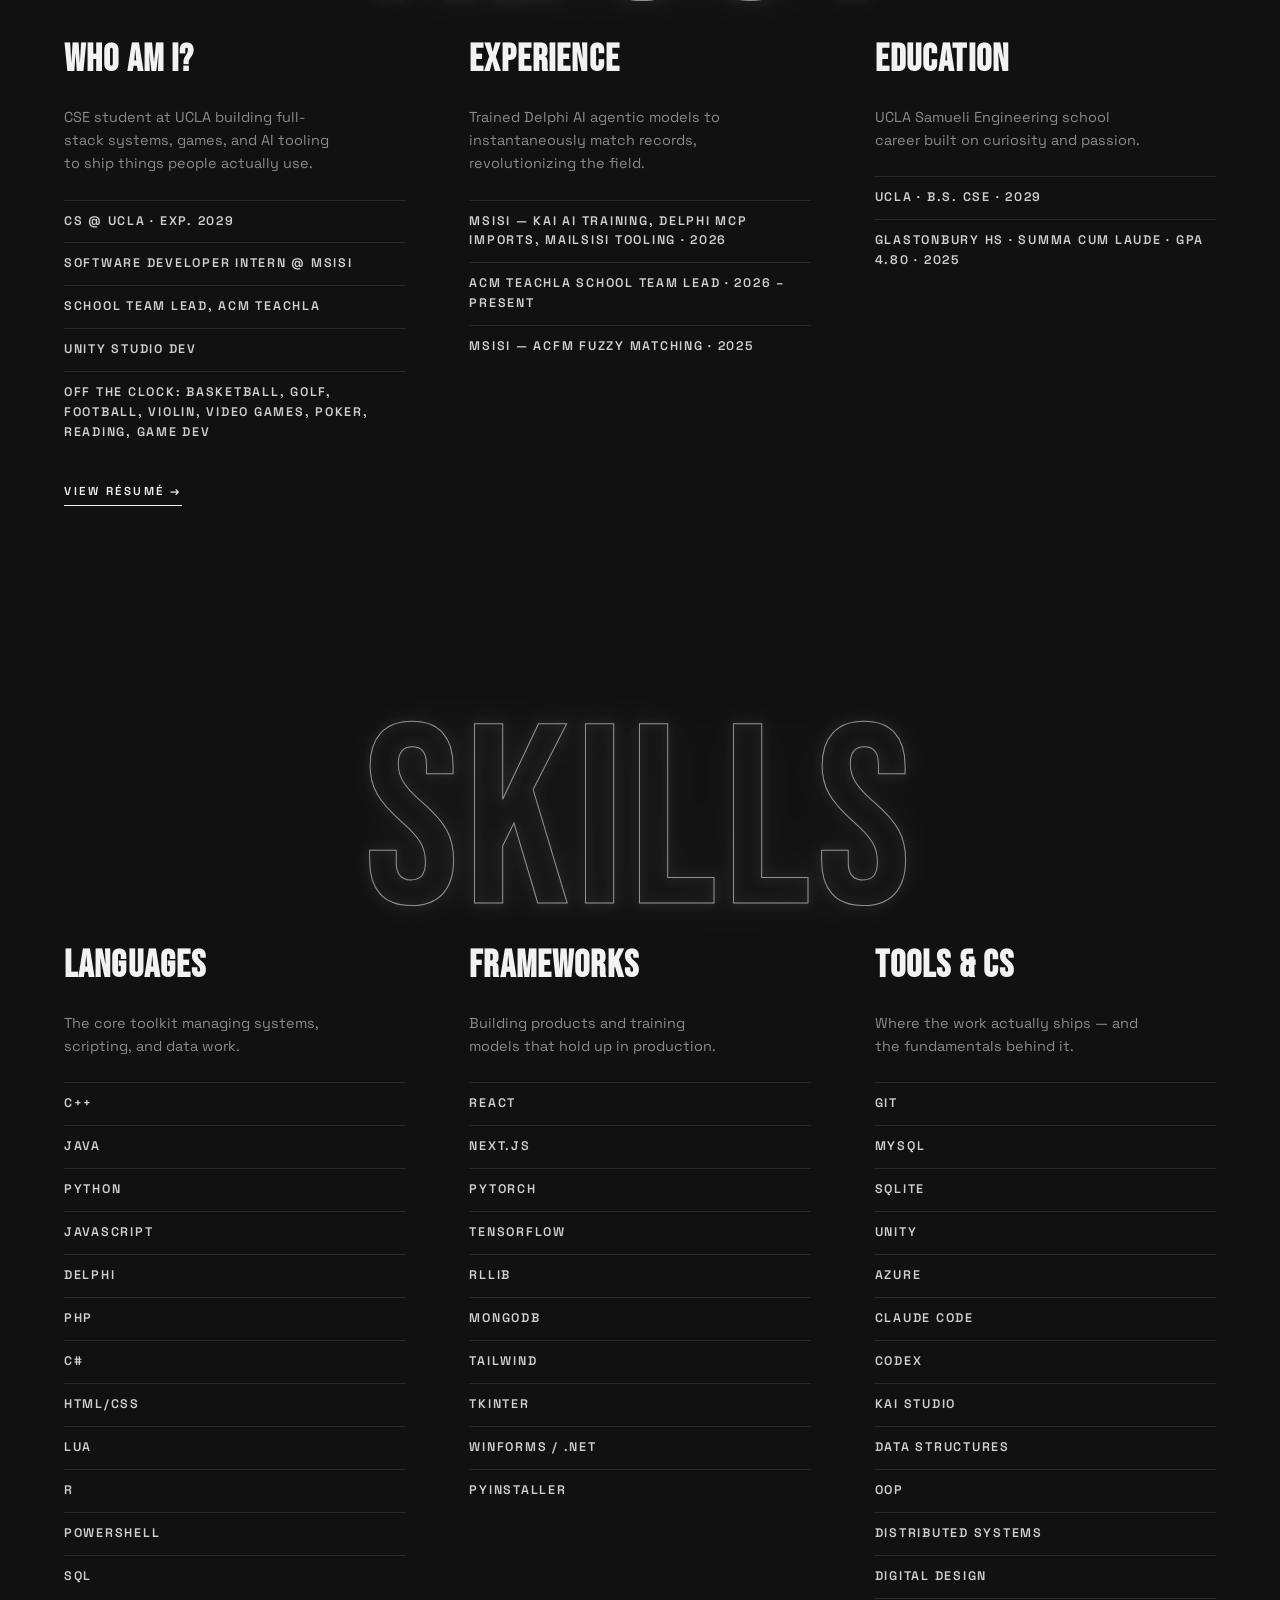
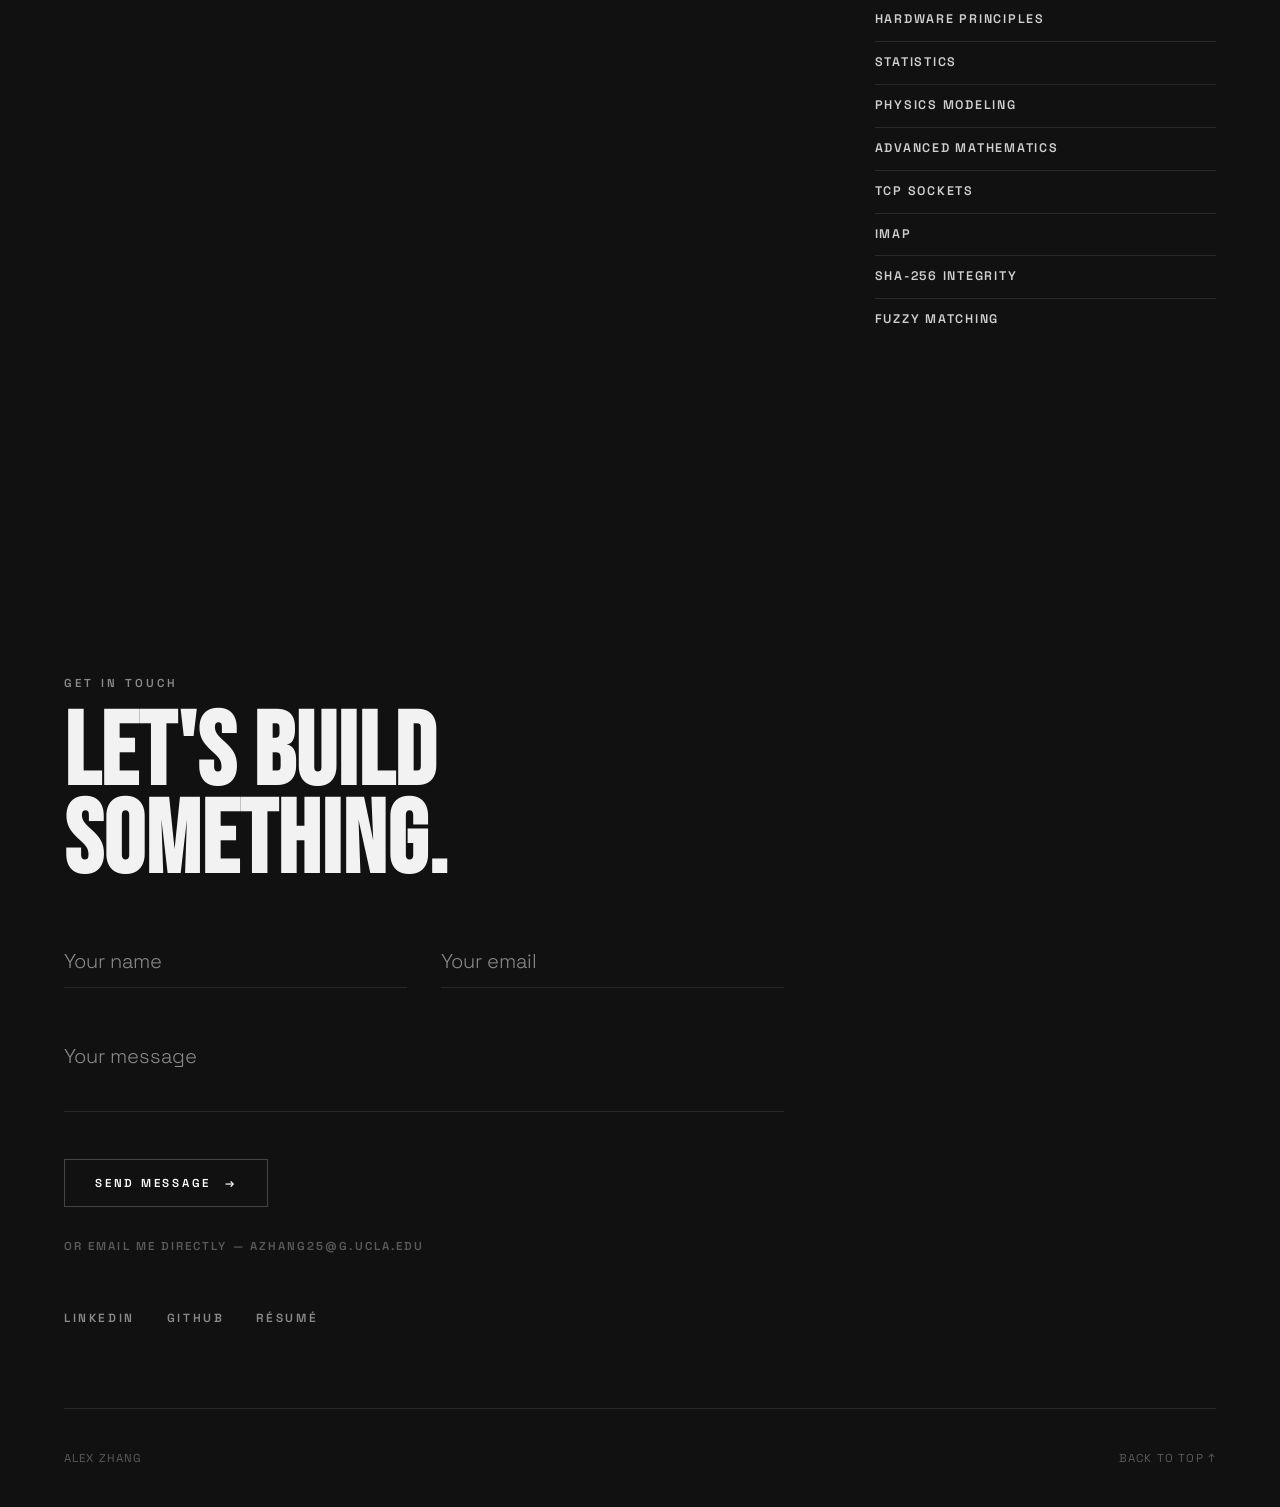
==== commit b42f3e23: "updated the main site with my new resume info" ====
--- a/index.html
+++ b/index.html
@@ -84,7 +84,7 @@
         </div>
         <div class="tile-hover">
           <p class="tile-desc">Full-stack social platform mapping pop-ups around UCLA. Interactive Leaflet map, JWT auth, 100+ campus users.</p>
-          <div class="tile-tags"><span>React</span><span>Next.js</span><span>Tailwind</span><span>Leaflet</span></div>
+          <div class="tile-tags"><span>React</span><span>Next.js</span><span>Tailwind</span><span>Leaflet</span><span>NextAuth</span></div>
         </div>
       </a>
 
@@ -92,11 +92,11 @@
         <div class="tile-bg"></div>
         <div class="tile-content">
           <span class="tile-name">Desperate Measures</span>
-          <span class="tile-meta">Game Dev · 2025</span>
-        </div>
-        <div class="tile-hover">
-          <p class="tile-desc">2D co-op sandbox inspired by Terraria and Minecraft. Infinite multiverses from a single seed. 50+ alpha testers, beta Sept 2026.</p>
-          <div class="tile-tags"><span>Unity</span><span>C#</span><span>Lua</span><span>Procedural</span></div>
+          <span class="tile-meta">Game Dev · 2026</span>
+        </div>
+        <div class="tile-hover">
+          <p class="tile-desc">2D co-op sandbox inspired by Terraria and Minecraft. Infinite multiverses from a single seed, each following a set plot with its own world generation and progression timing. 50+ alpha testers, beta Sept 2026.</p>
+          <div class="tile-tags"><span>Unity</span><span>C#</span><span>Lua</span><span>Procedural</span><span>Physics</span></div>
         </div>
       </a>
 
@@ -138,20 +138,21 @@
         <p class="skill-blurb">CSE student at UCLA building full-stack systems, games, and AI tooling to ship things people actually use.</p>
         <ul class="skill-list">
           <li>CS @ UCLA · Exp. 2029</li>
-          <li>SWE Intern @ MSISI</li>
-          <li>School Lead, ACM TeachLA</li>
+          <li>Software Developer Intern @ MSISI</li>
+          <li>School Team Lead, ACM TeachLA</li>
           <li>Unity Studio Dev</li>
+          <li>Off the clock: basketball, golf, football, violin, video games, poker, reading, game dev</li>
         </ul>
         <a href="resume.html" target="_blank" class="resume-link" style="margin-top: 28px; display: inline-block;">View Résumé →</a>
       </div>
 
       <div class="skill-col" data-reveal>
         <h3 class="skill-heading">Experience</h3>
-        <p class="skill-blurb">Training Delphi AI agentic models to instantaneously match records, revolutionizing the field.</p>
-        <ul class="skill-list">
-          <li>MSISI — Kai AI training and UOM standardization · 2026</li>
-          <li>MSISI — ACFM facility matching · 2025</li>
-          <li>ACM TeachLA School Lead · 2026</li>
+        <p class="skill-blurb">Trained Delphi AI agentic models to instantaneously match records, revolutionizing the field.</p>
+        <ul class="skill-list">
+          <li>MSISI — Kai AI training, Delphi MCP imports, MailSISI tooling · 2026</li>
+          <li>ACM TeachLA School Team Lead · 2026 – Present</li>
+          <li>MSISI — ACFM fuzzy matching · 2025</li>
         </ul>
       </div>
 
@@ -176,8 +177,9 @@
         <h3 class="skill-heading">Languages</h3>
         <p class="skill-blurb">The core toolkit managing systems, scripting, and data work.</p>
         <ul class="skill-list">
-          <li>Python</li><li>PowerShell</li><li>JavaScript</li><li>Java</li><li>C++</li>
-          <li>PHP</li><li>Delphi</li><li>Lua</li><li>R</li><li>SQL</li>
+          <li>C++</li><li>Java</li><li>Python</li><li>JavaScript</li><li>Delphi</li>
+          <li>PHP</li><li>C#</li><li>HTML/CSS</li><li>Lua</li><li>R</li>
+          <li>PowerShell</li><li>SQL</li>
         </ul>
       </div>
 
@@ -196,7 +198,9 @@
         <p class="skill-blurb">Where the work actually ships — and the fundamentals behind it.</p>
         <ul class="skill-list">
           <li>Git</li><li>MySQL</li><li>SQLite</li><li>Unity</li><li>Azure</li>
-          <li>Claude Code</li><li>Kai Studio</li><li>Data Structures</li><li>Distributed Systems</li>
+          <li>Claude Code</li><li>Codex</li><li>Kai Studio</li><li>Data Structures</li><li>OOP</li>
+          <li>Distributed Systems</li><li>Digital Design</li><li>Hardware Principles</li>
+          <li>Statistics</li><li>Physics Modeling</li><li>Advanced Mathematics</li>
           <li>TCP Sockets</li><li>IMAP</li><li>SHA-256 Integrity</li>
           <li>Fuzzy Matching</li>
         </ul>
@@ -242,9 +246,9 @@
         </div>
       </form>
 
-      <a href="mailto:zalex9111@gmail.com" class="contact-email-alt">Or email me directly &mdash; zalex9111@gmail.com</a>
+      <a href="mailto:azhang25@g.ucla.edu" class="contact-email-alt">Or email me directly &mdash; azhang25@g.ucla.edu</a>
       <div class="contact-socials">
-        <a href="https://www.linkedin.com/in/alex-zhang-23b386329/" target="_blank">LinkedIn</a>
+        <a href="https://www.linkedin.com/in/alexzhangwang" target="_blank">LinkedIn</a>
         <a href="https://github.com/ZhangWangisYeat" target="_blank">GitHub</a>
         <a href="resume.html" target="_blank">Résumé</a>
       </div>
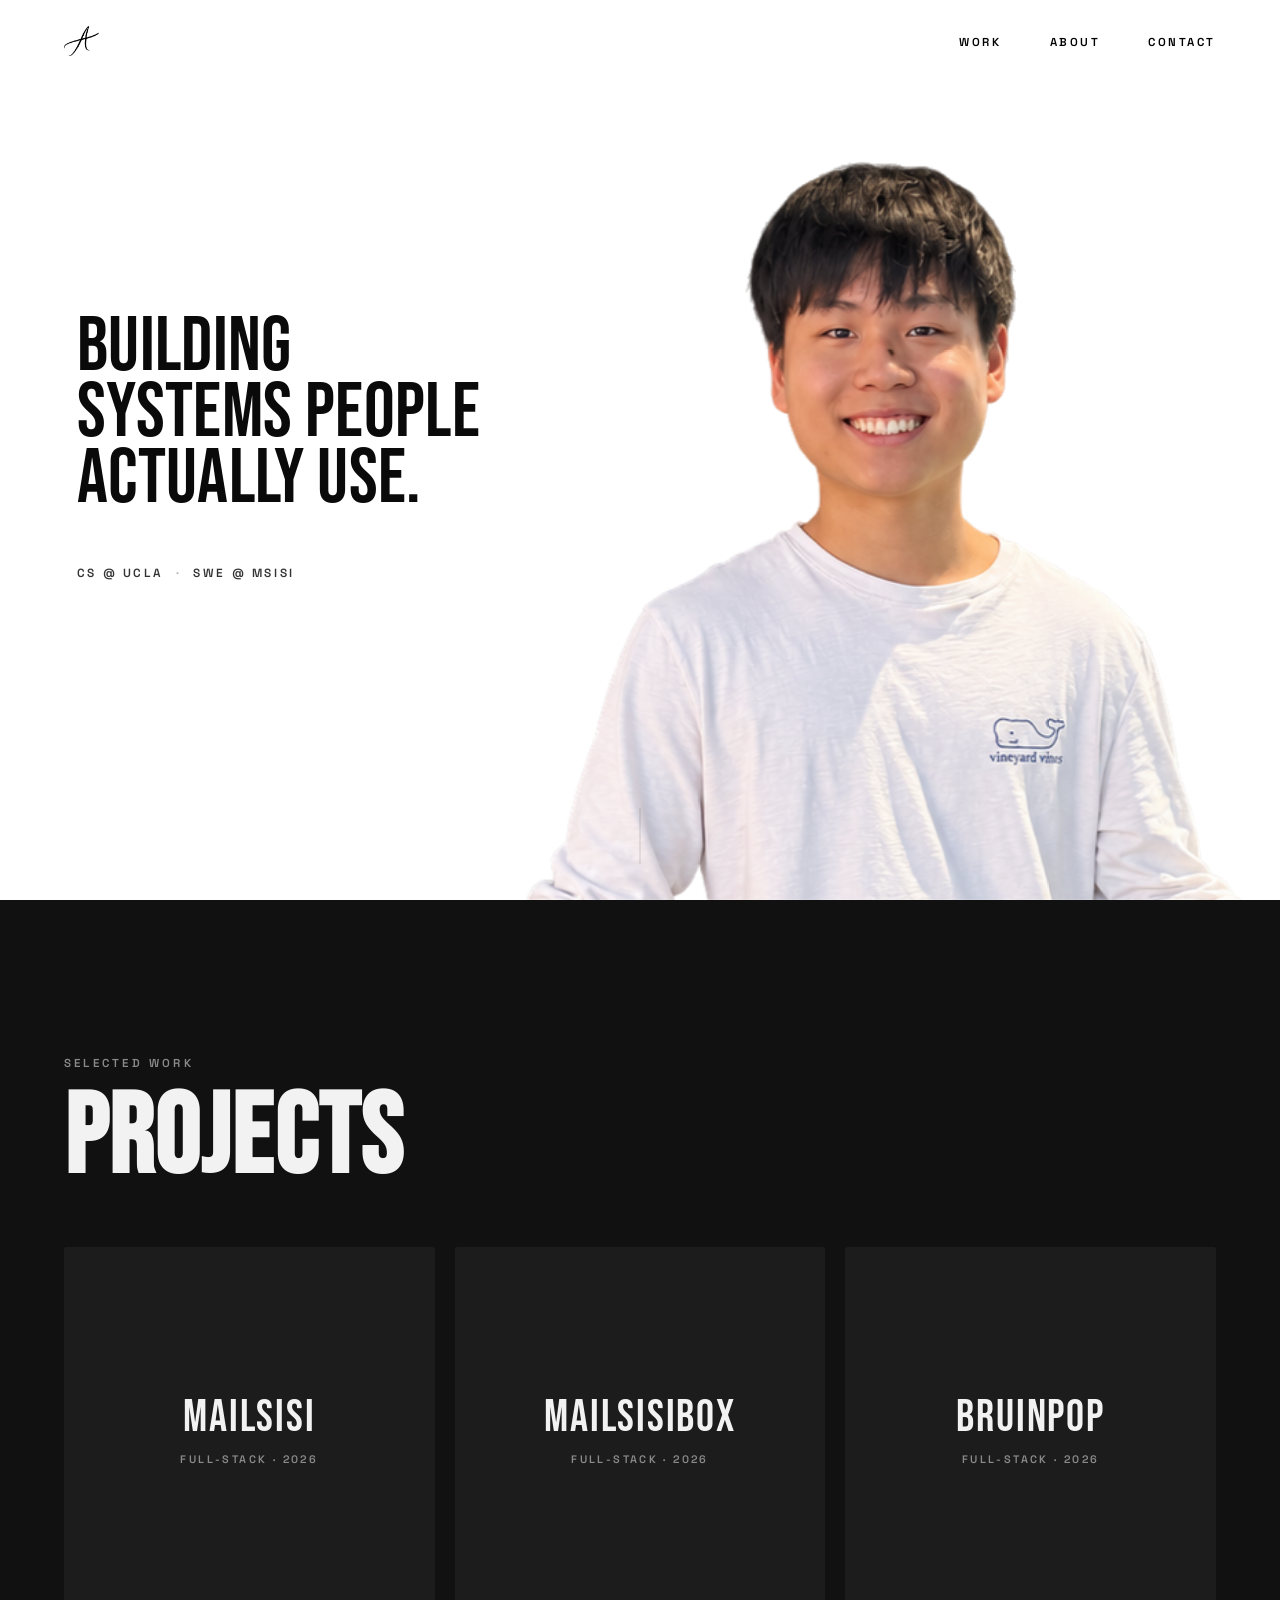
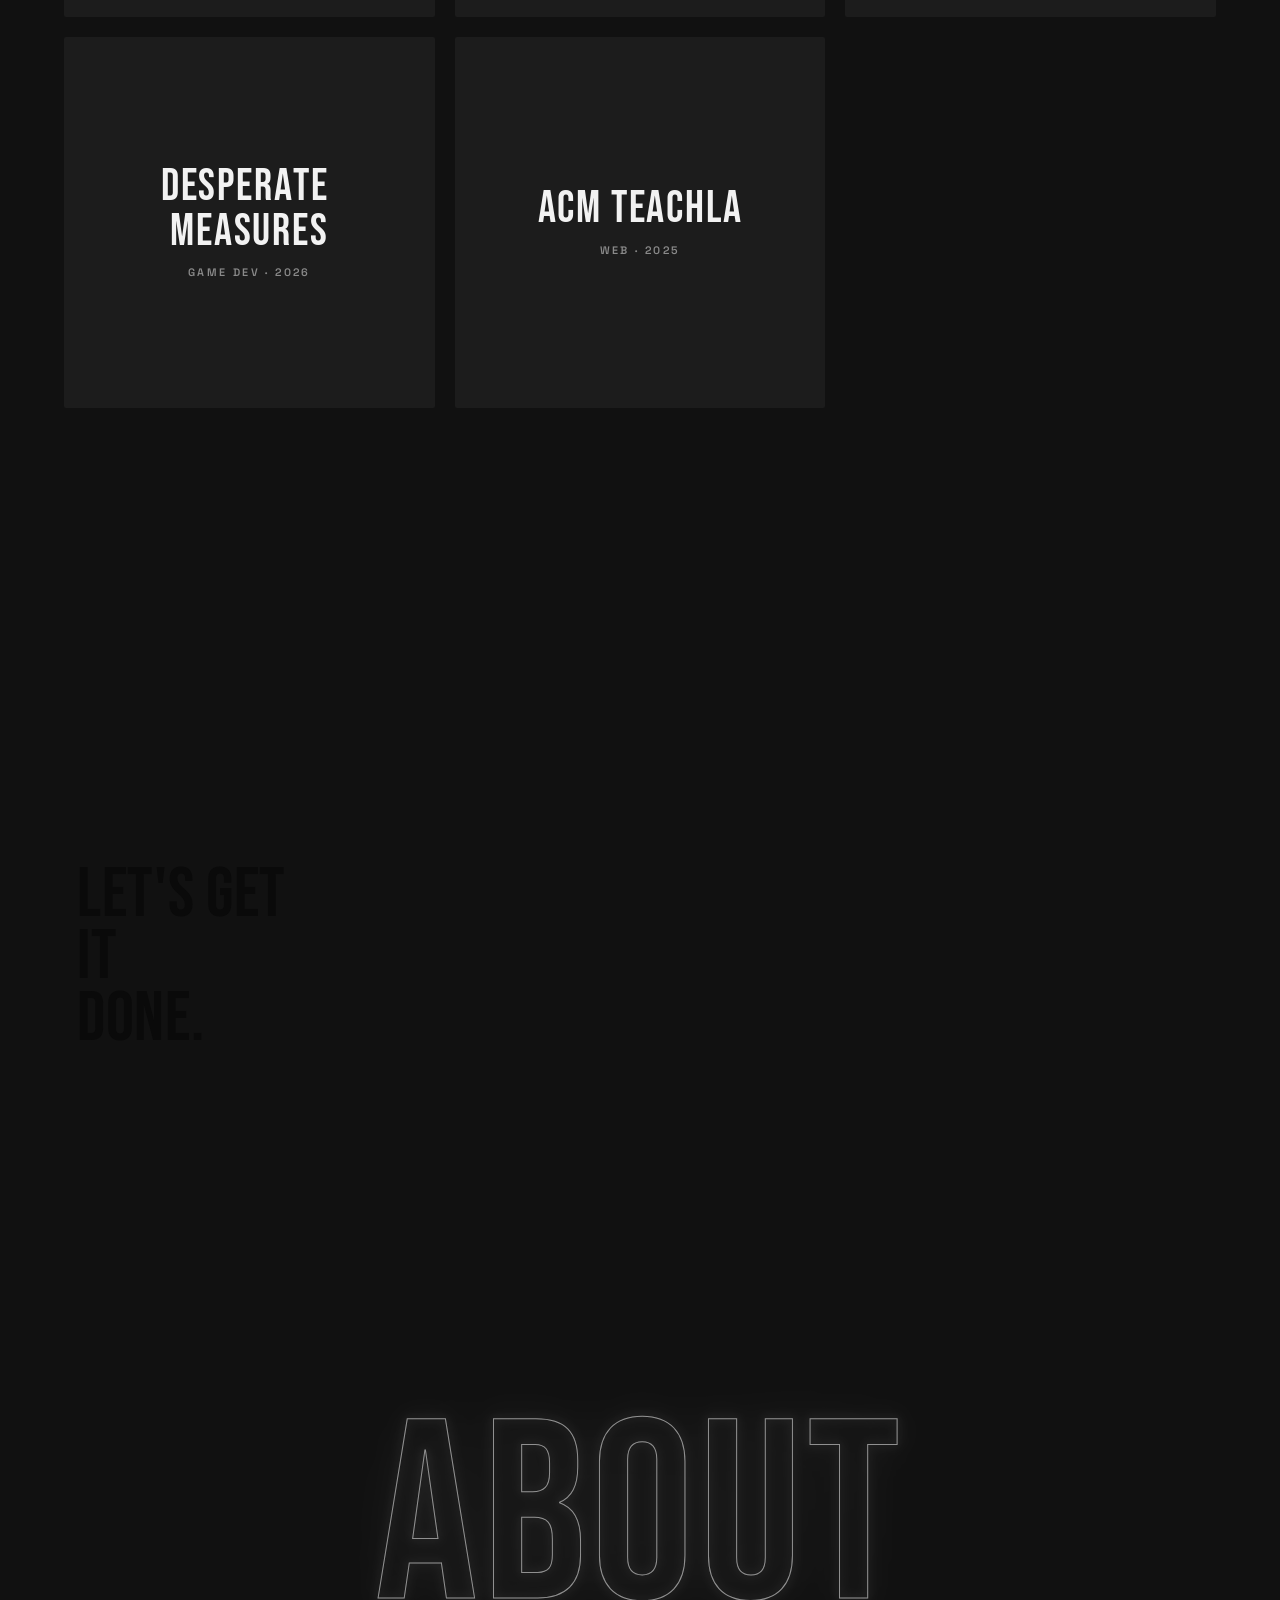
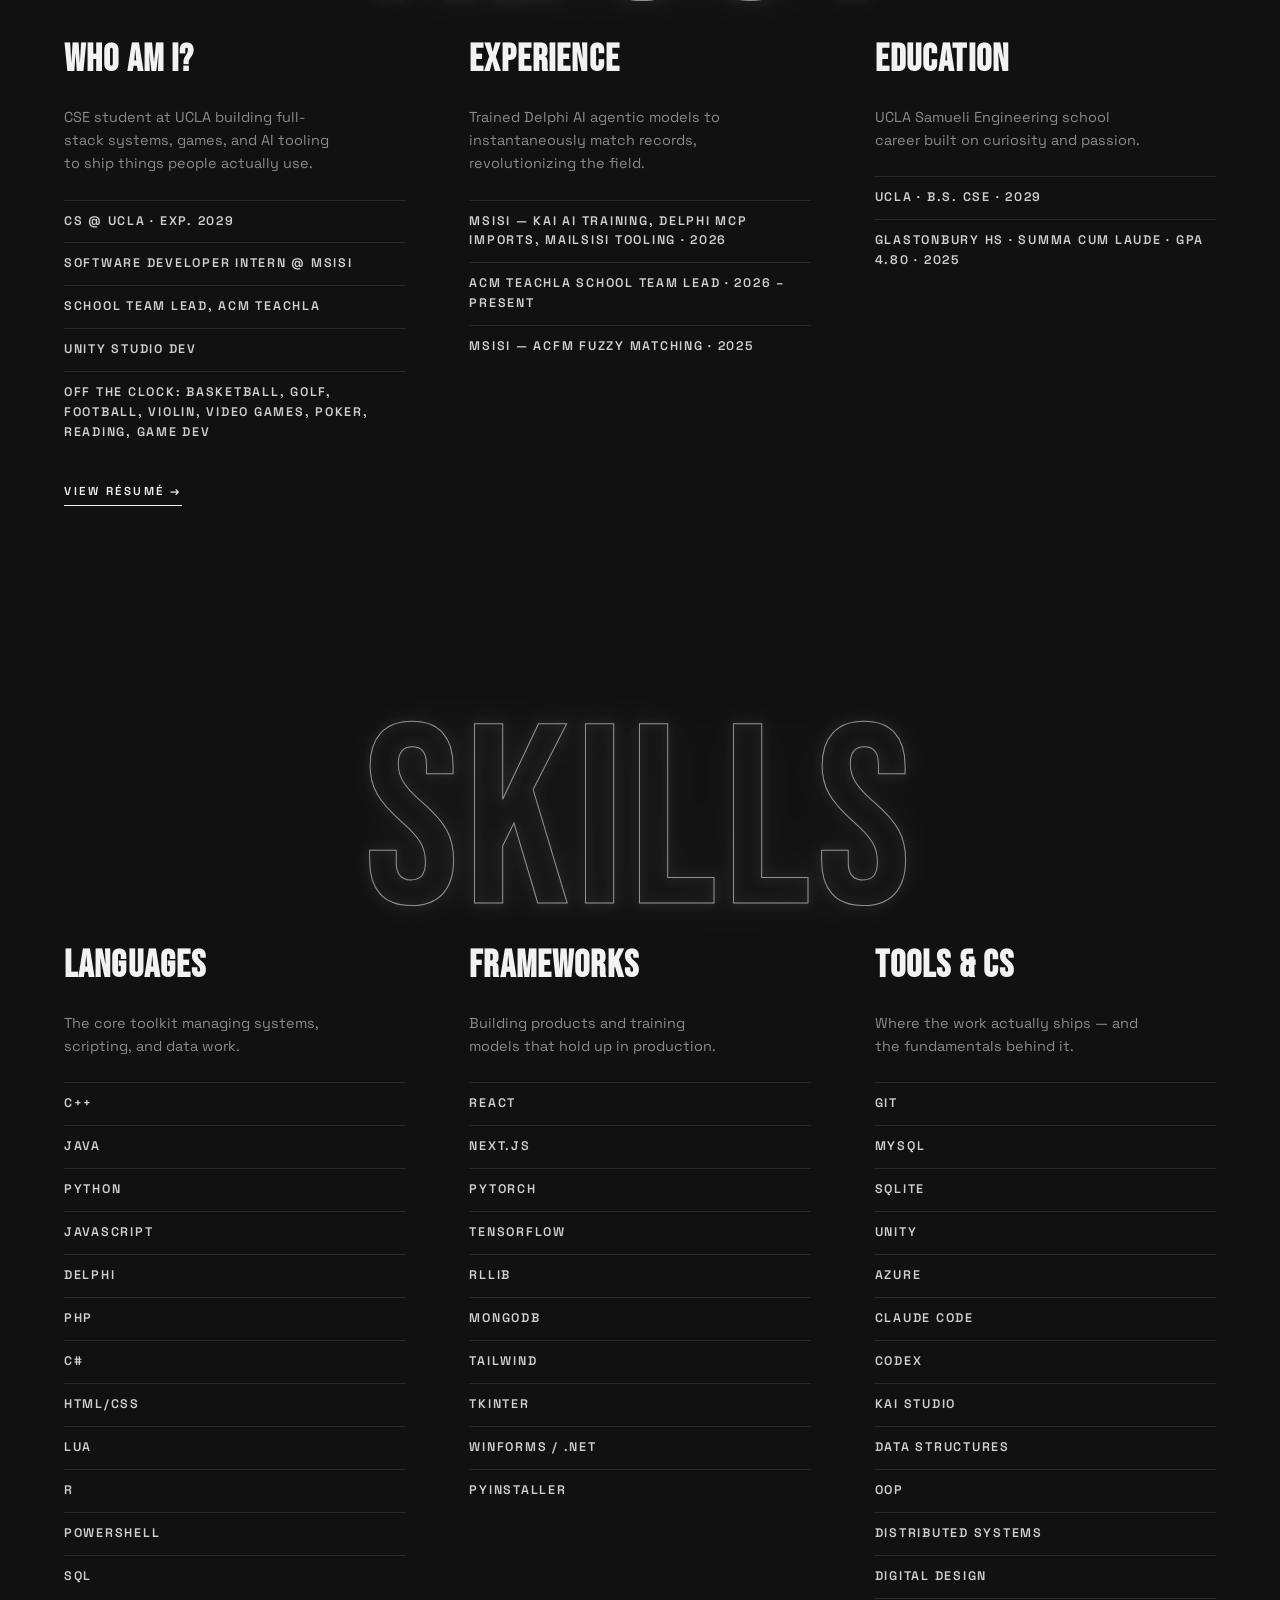
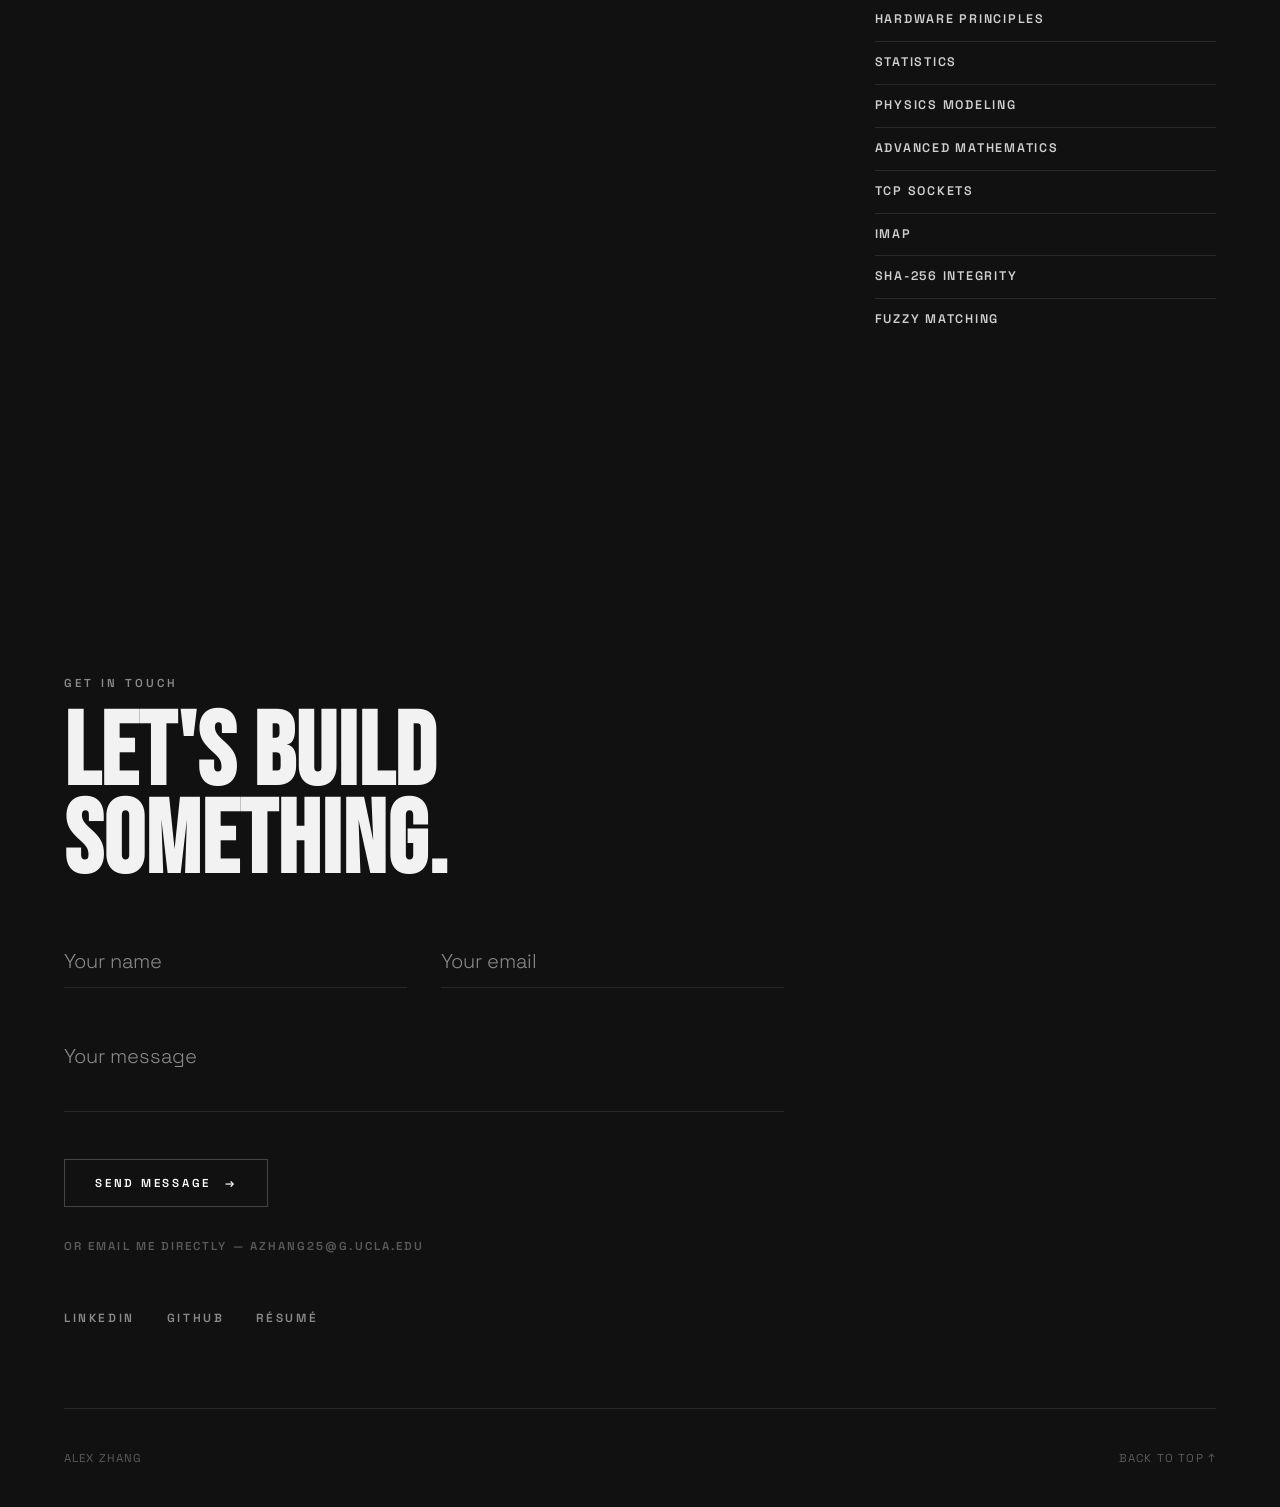
==== commit 30f4d1e6: "moved the site images into img" ====
--- a/index.html
+++ b/index.html
@@ -18,7 +18,7 @@
 
   <nav id="navbar" data-theme="light">
     <a href="#hero" class="nav-logo" aria-label="Home">
-      <img src="assets/logo-a.png" alt="" class="nav-logo-mark">
+      <img src="img/logo-a.png" alt="" class="nav-logo-mark">
     </a>
     <ul class="nav-links">
       <li><a href="#projects" class="nav-link">Work</a></li>
@@ -51,7 +51,7 @@
     <div class="tiles">
 
       <a class="tile" href="https://github.com/ZhangWangisYeat/MailSISI" target="_blank" data-color="#DC143C" data-reveal>
-        <!-- <div class="tile-bg" style="background-image: url('assets/bruinpop.png')"></div> -->
+        <!-- <div class="tile-bg" style="background-image: url('img/bruinpop.png')"></div> -->
         <div class="tile-bg"></div>
         <div class="tile-content">
           <span class="tile-name">MailSISI</span>
@@ -63,7 +63,7 @@
         </div>
       </a>
       <a class="tile" href="https://github.com/ZhangWangisYeat/MailSISIbox" target="_blank" data-color="#2774AE" data-reveal>
-        <!-- <div class="tile-bg" style="background-image: url('assets/bruinpop.png')"></div> -->
+        <!-- <div class="tile-bg" style="background-image: url('img/bruinpop.png')"></div> -->
         <div class="tile-bg"></div>
         <div class="tile-content">
           <span class="tile-name">MailSISIBox</span>
@@ -76,7 +76,7 @@
       </a>
 
       <a class="tile" href="https://github.com/libozaza/bruinpop" target="_blank" data-color="#2774AE" data-reveal>
-        <!-- <div class="tile-bg" style="background-image: url('assets/bruinpop.png')"></div> -->
+        <!-- <div class="tile-bg" style="background-image: url('img/bruinpop.png')"></div> -->
         <div class="tile-bg"></div>
         <div class="tile-content">
           <span class="tile-name">BruinPop</span>
@@ -101,7 +101,7 @@
       </a>
 
       <a class="tile" href="https://github.com/uclaacm/teach-la-website" target="_blank" data-color="#4cbb17" data-reveal>
-        <!-- <div class="tile-bg" style="background-image: url('assets/teachLA.png')"></div> -->
+        <!-- <div class="tile-bg" style="background-image: url('img/teachLA.png')"></div> -->
     <div class="tile-bg"></div>
         <div class="tile-content">
           <span class="tile-name">ACM TeachLA</span>
@@ -125,7 +125,7 @@
       </h2>
     </div>
     <div class="about-cover-photo" data-reveal>
-      <img src="assets/profile.jpg" alt="Alex Zhang" onerror="this.parentElement.style.display='none';" />
+      <img src="img/profile.jpg" alt="Alex Zhang" onerror="this.parentElement.style.display='none';" />
     </div>
   </section>
 
--- a/css/styles.css
+++ b/css/styles.css
@@ -15,7 +15,7 @@
   --body:       'Space Grotesk', system-ui, sans-serif;
   --ease:       cubic-bezier(0.4, 0, 0.2, 1);
 
-  --bg-photo:         url('../assets/portrait1-upper.png');
+  --bg-photo:         url('../img/portrait1-upper.png');
   --bg-photo-h:       82vh;
   --bg-photo-inset:   3vw;
   --bg-photo-opacity: 1;
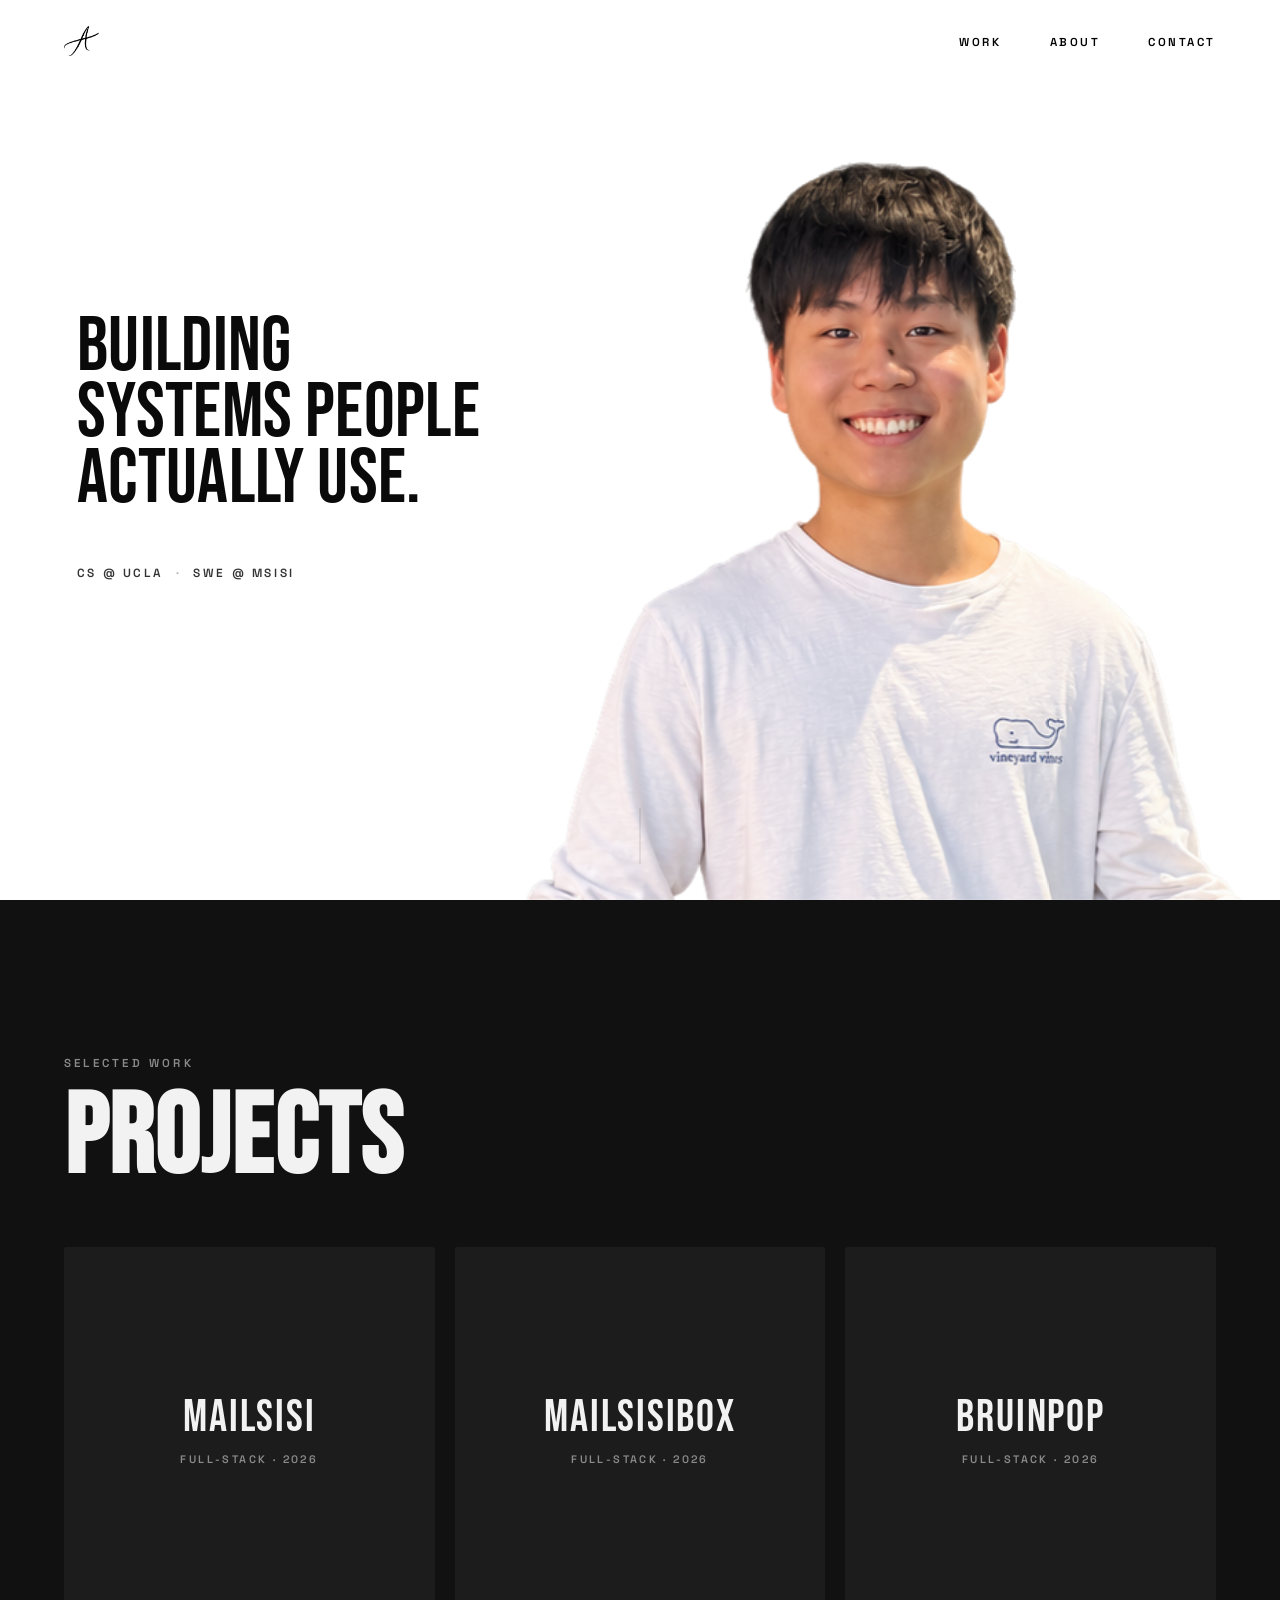
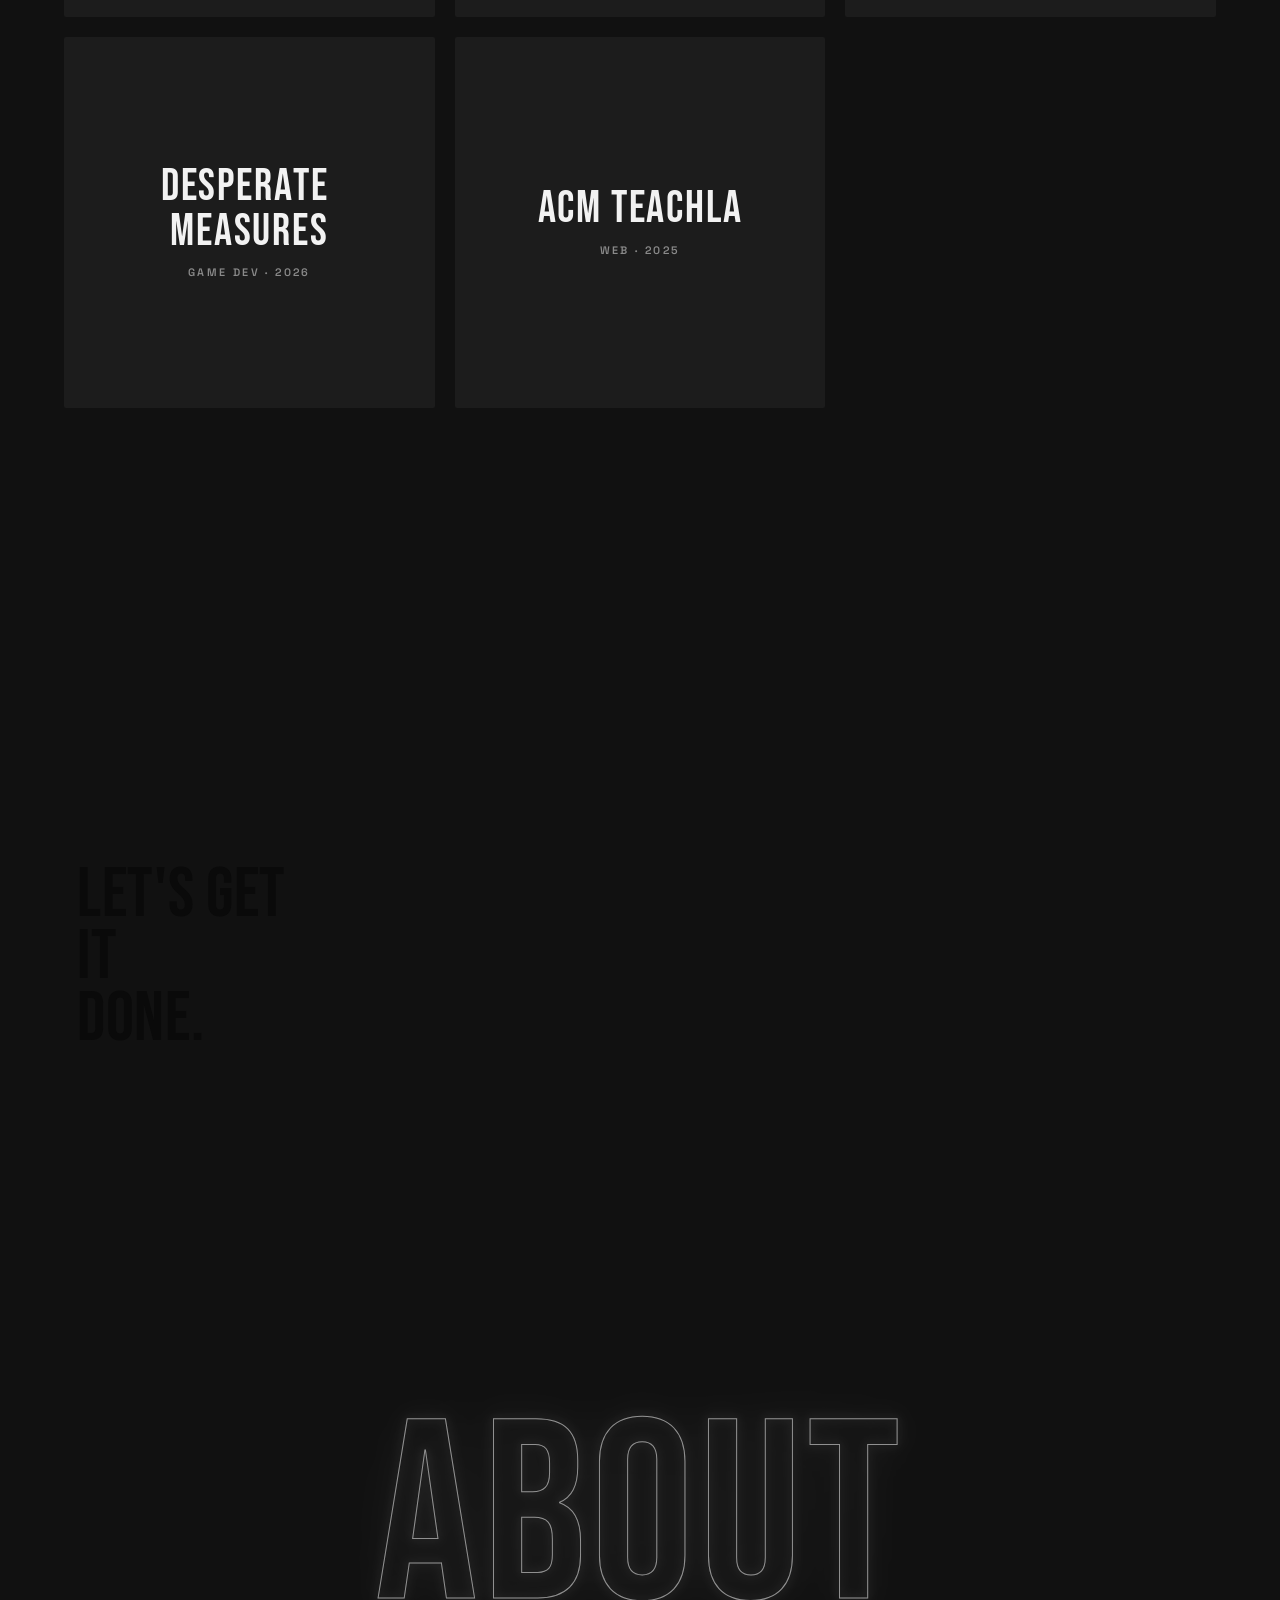
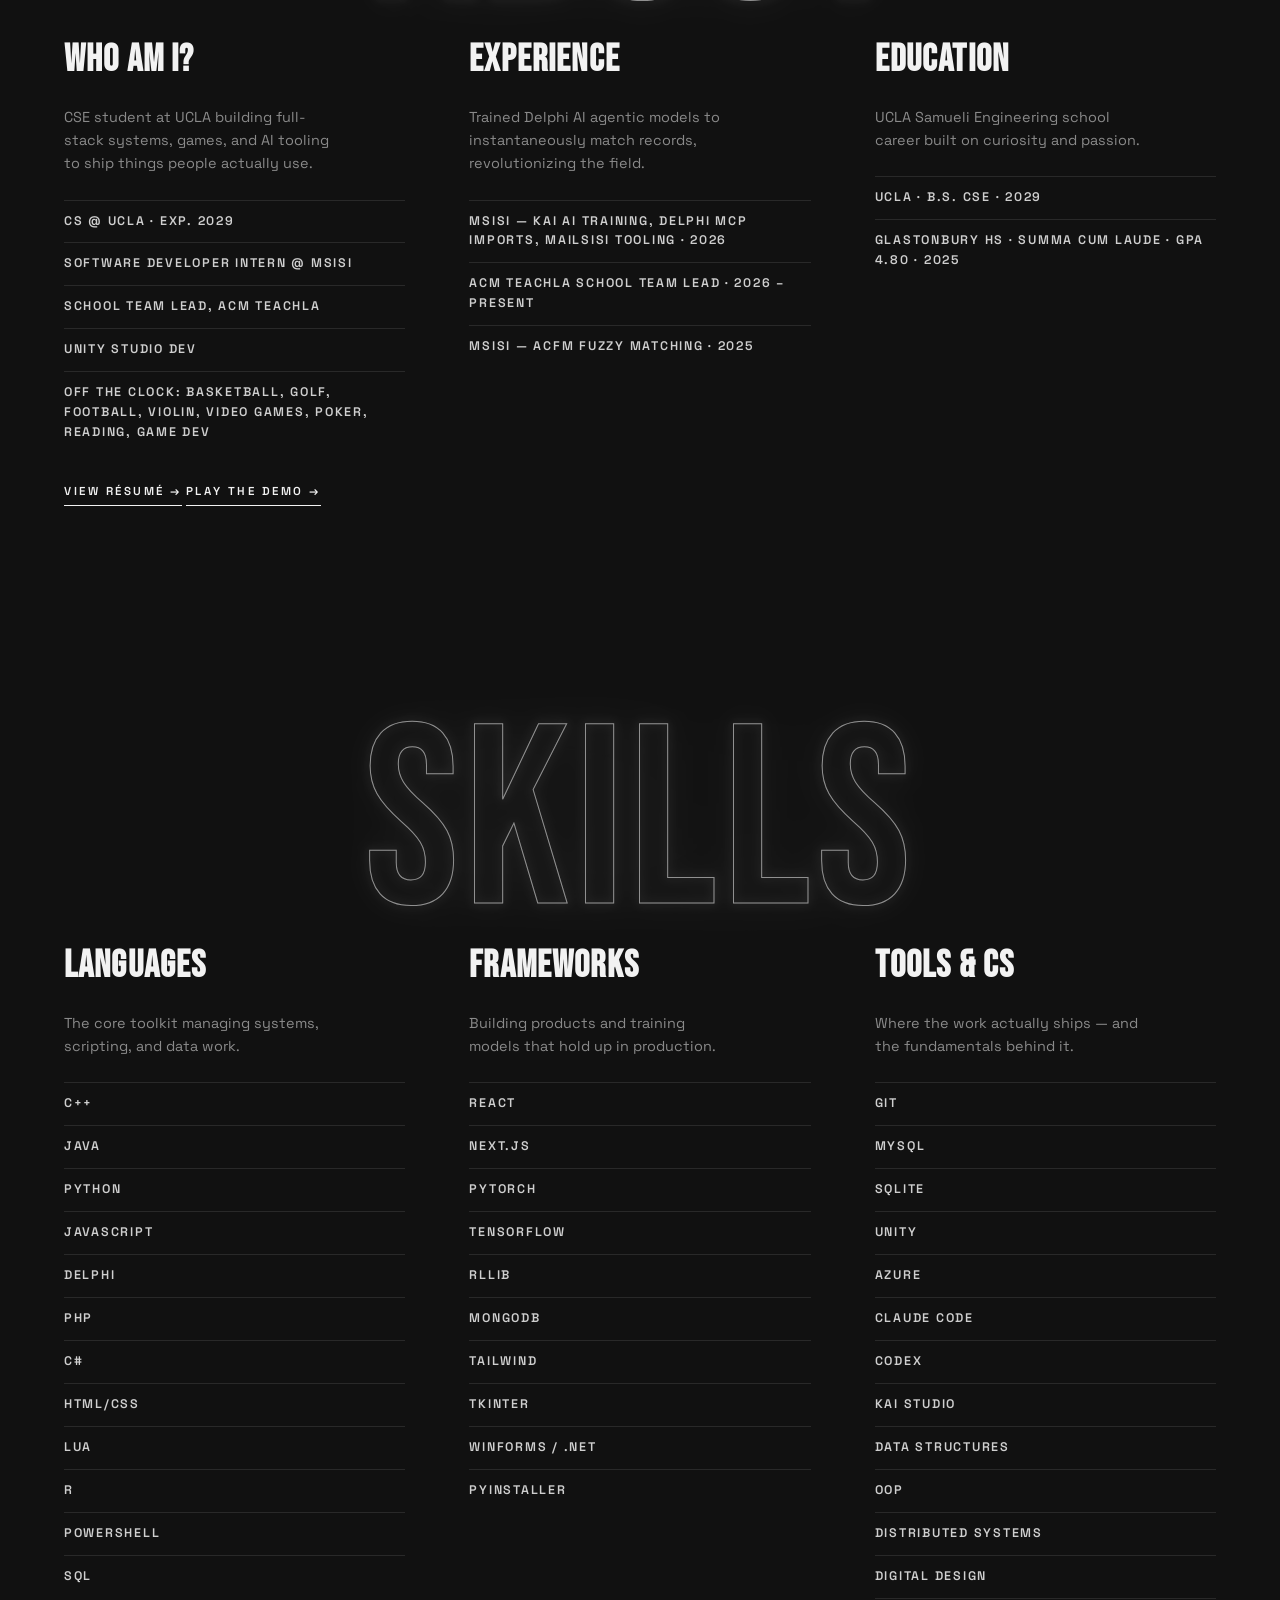
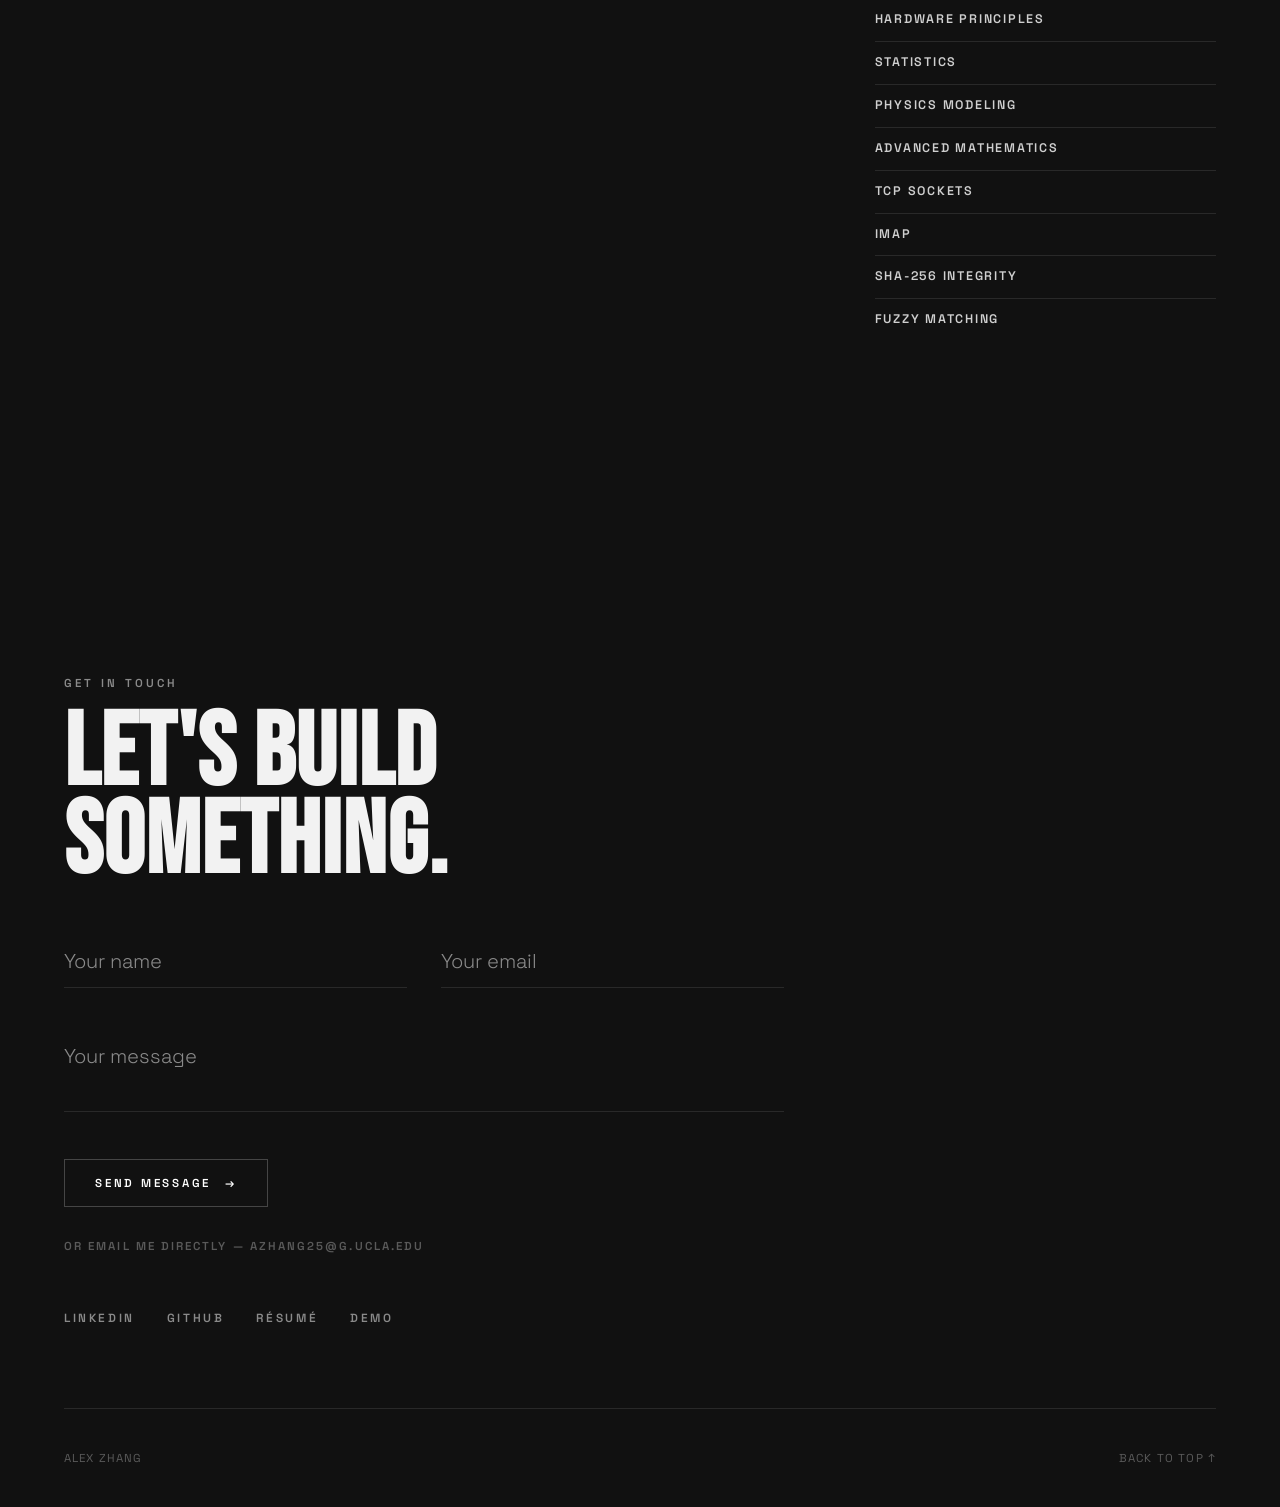
==== commit 5332543e: "desperate measures demo is live, linked it from the site" ====
--- a/index.html
+++ b/index.html
@@ -144,6 +144,7 @@
           <li>Off the clock: basketball, golf, football, violin, video games, poker, reading, game dev</li>
         </ul>
         <a href="resume.html" target="_blank" class="resume-link" style="margin-top: 28px; display: inline-block;">View Résumé →</a>
+        <a href="resume-game.html" class="resume-link" style="margin-top: 14px; display: inline-block;">Play the Demo →</a>
       </div>
 
       <div class="skill-col" data-reveal>
@@ -251,6 +252,7 @@
         <a href="https://www.linkedin.com/in/alexzhangwang" target="_blank">LinkedIn</a>
         <a href="https://github.com/ZhangWangisYeat" target="_blank">GitHub</a>
         <a href="resume.html" target="_blank">Résumé</a>
+        <a href="resume-game.html">Demo</a>
       </div>
     </div>
     <div class="footer-line">
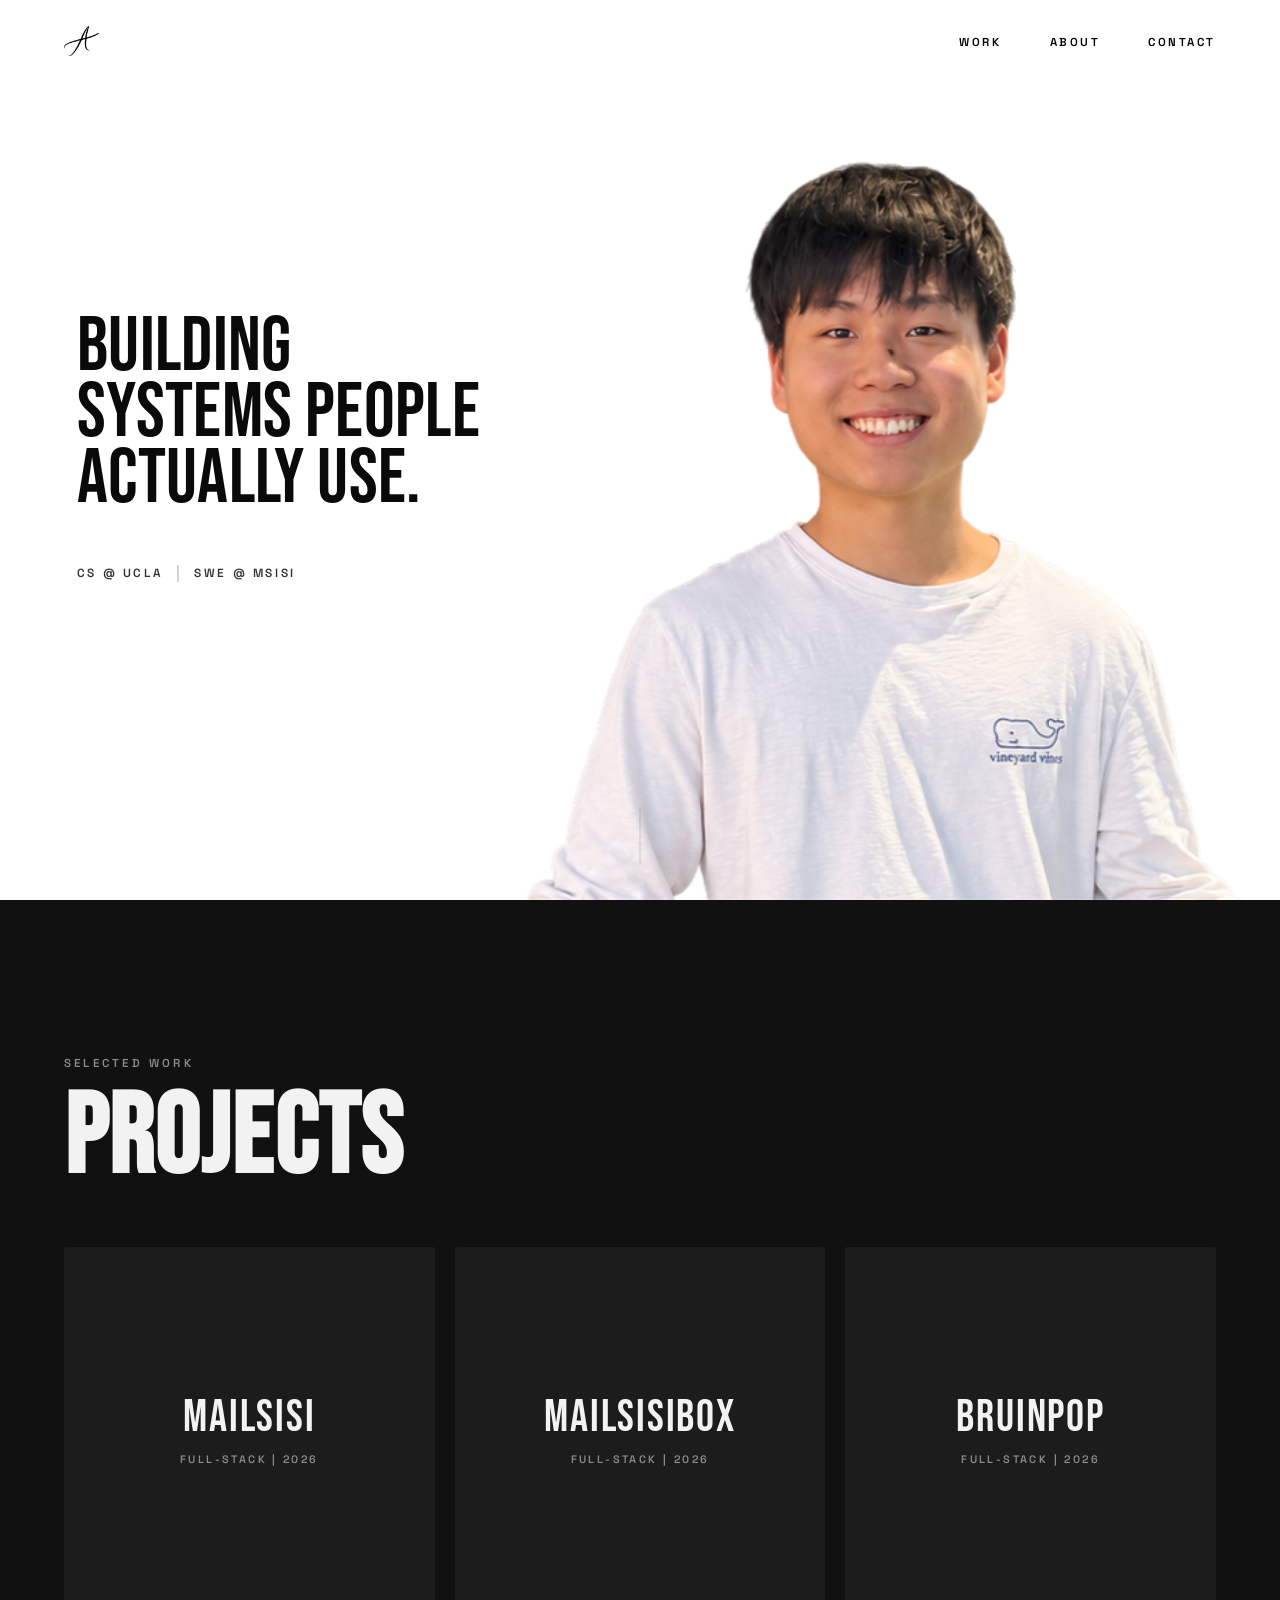
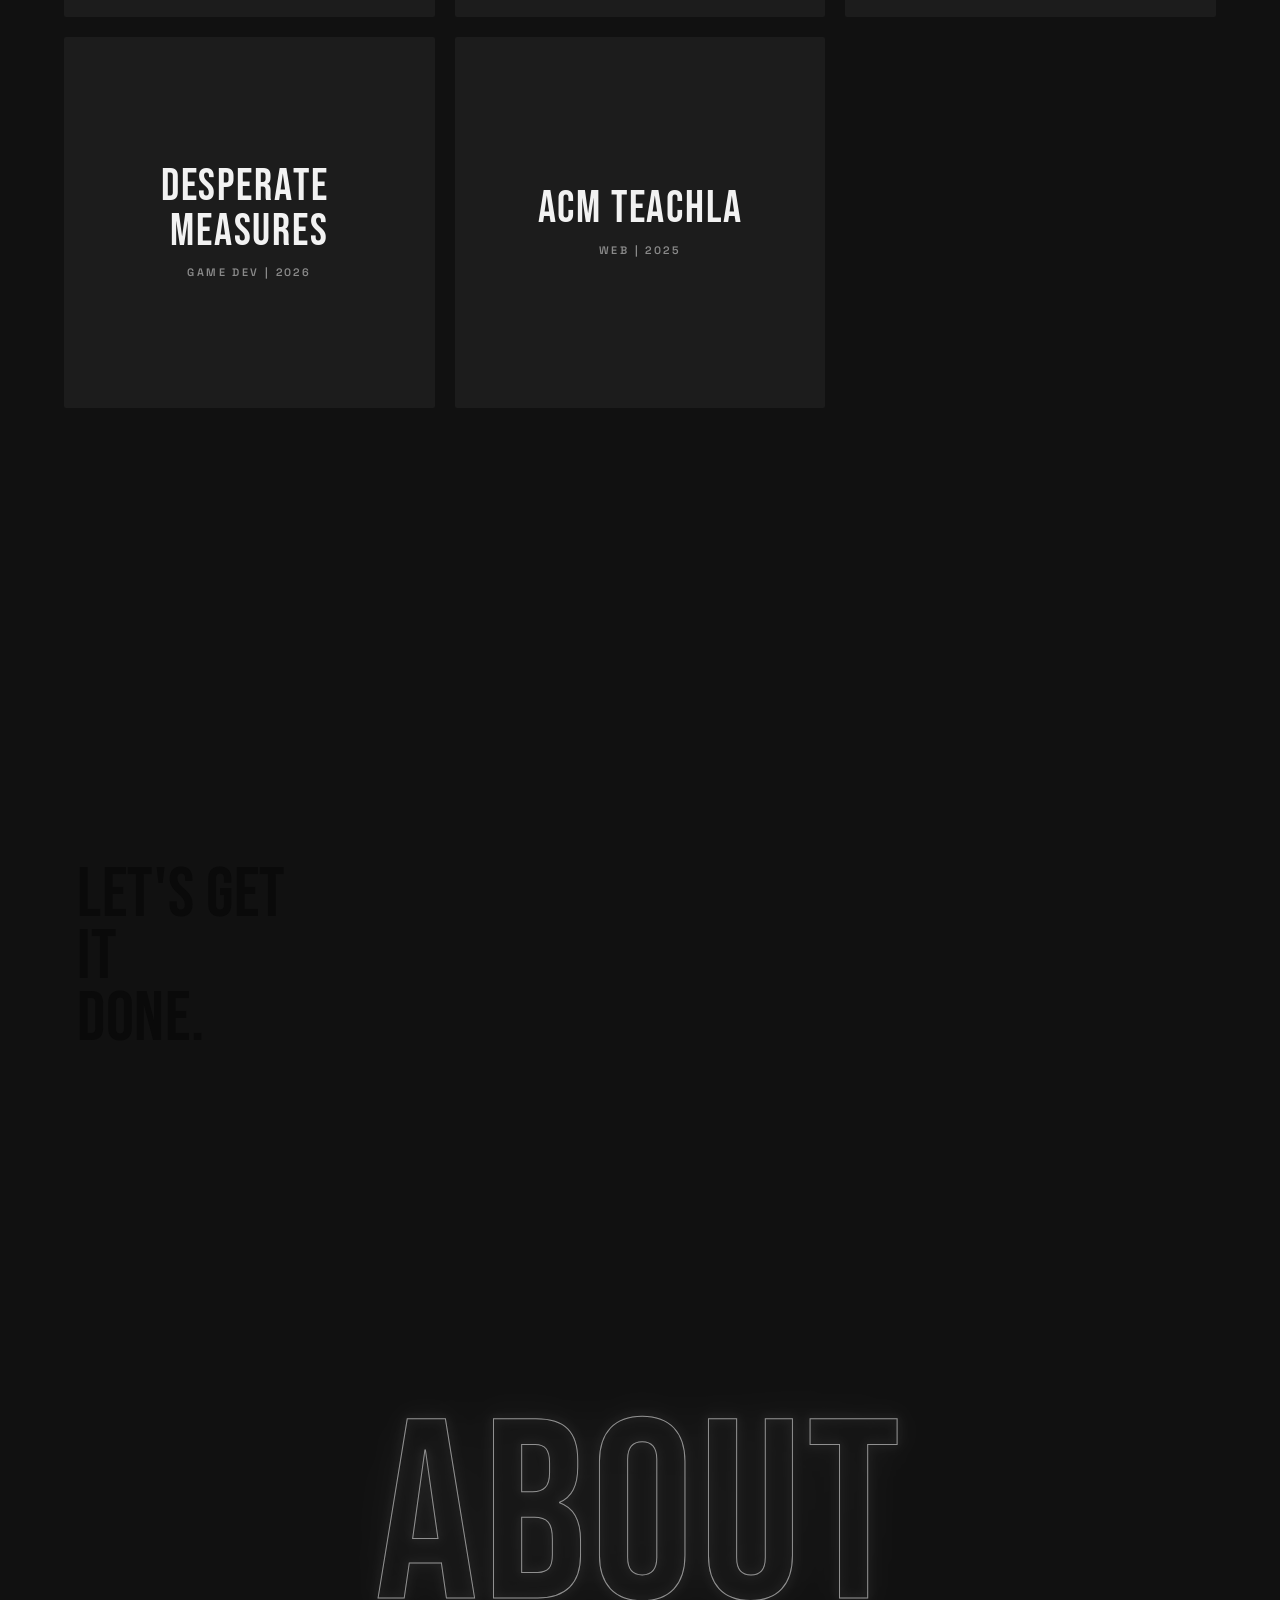
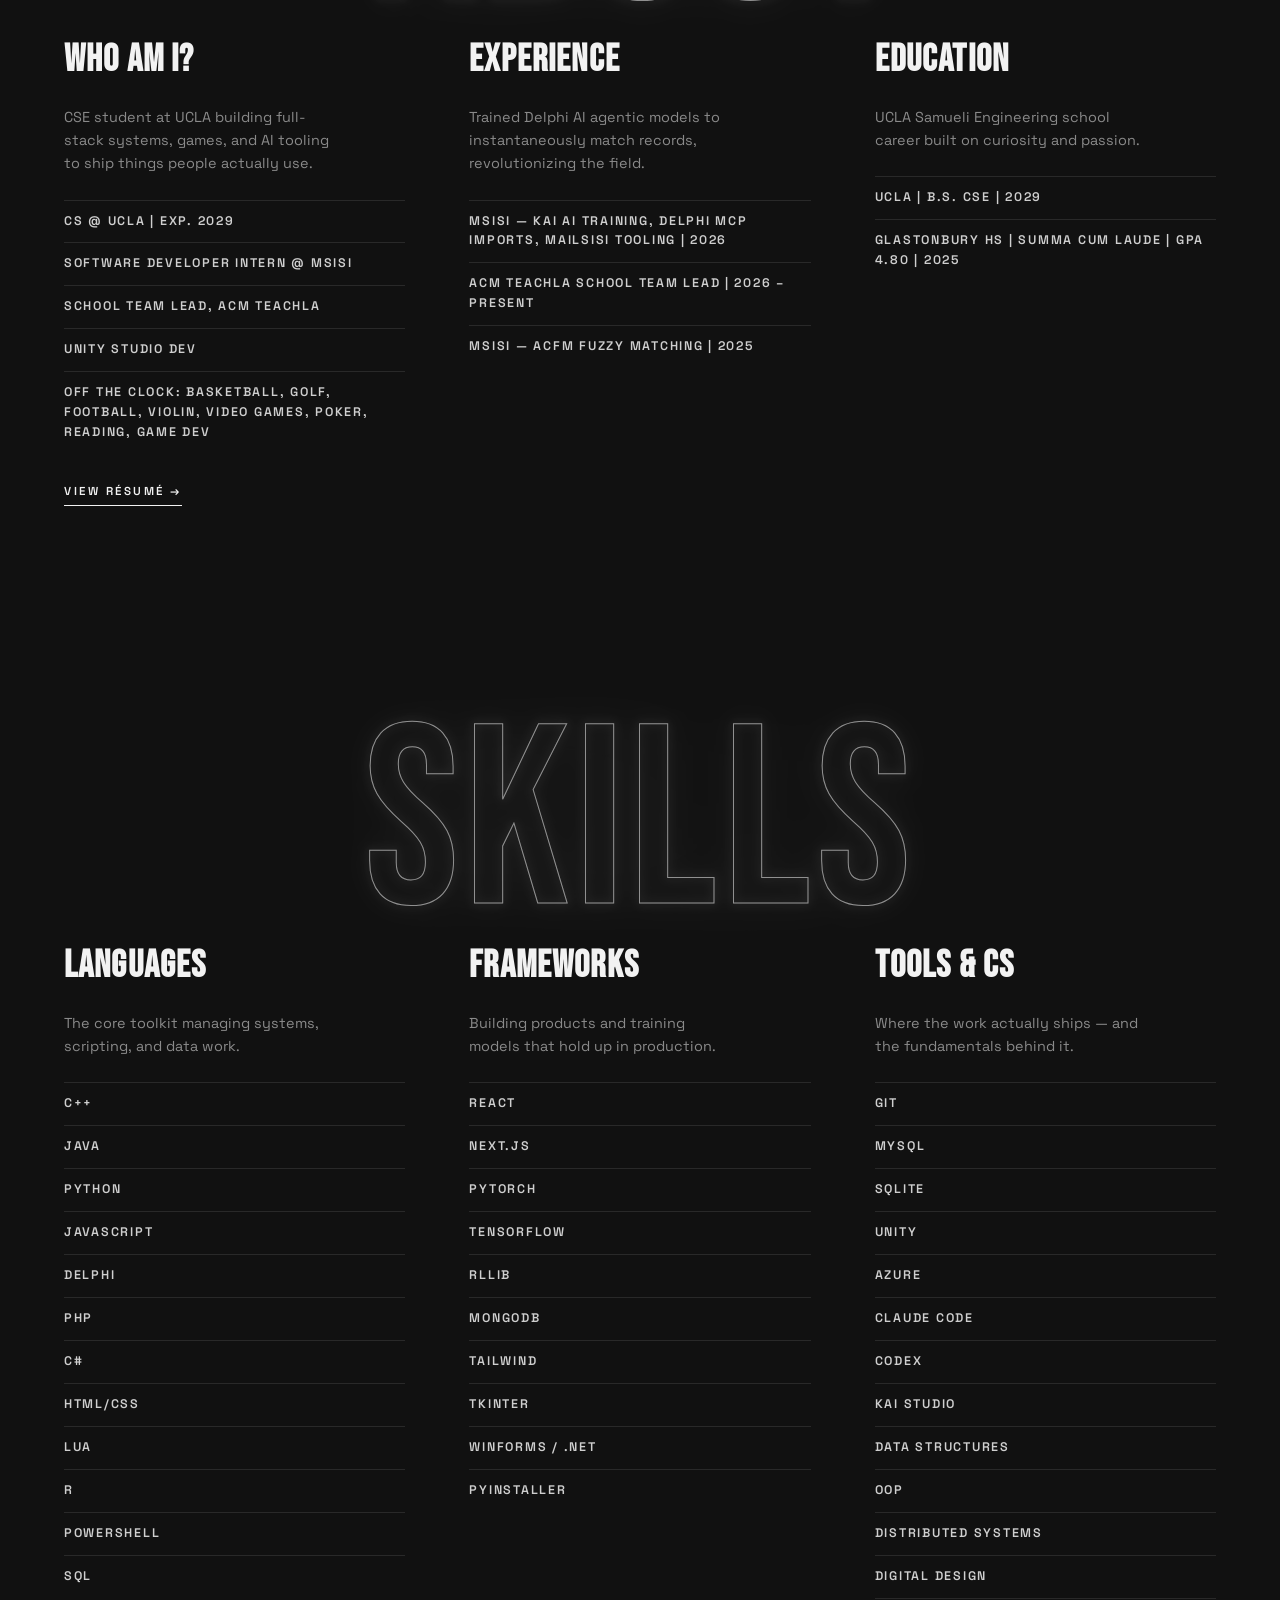
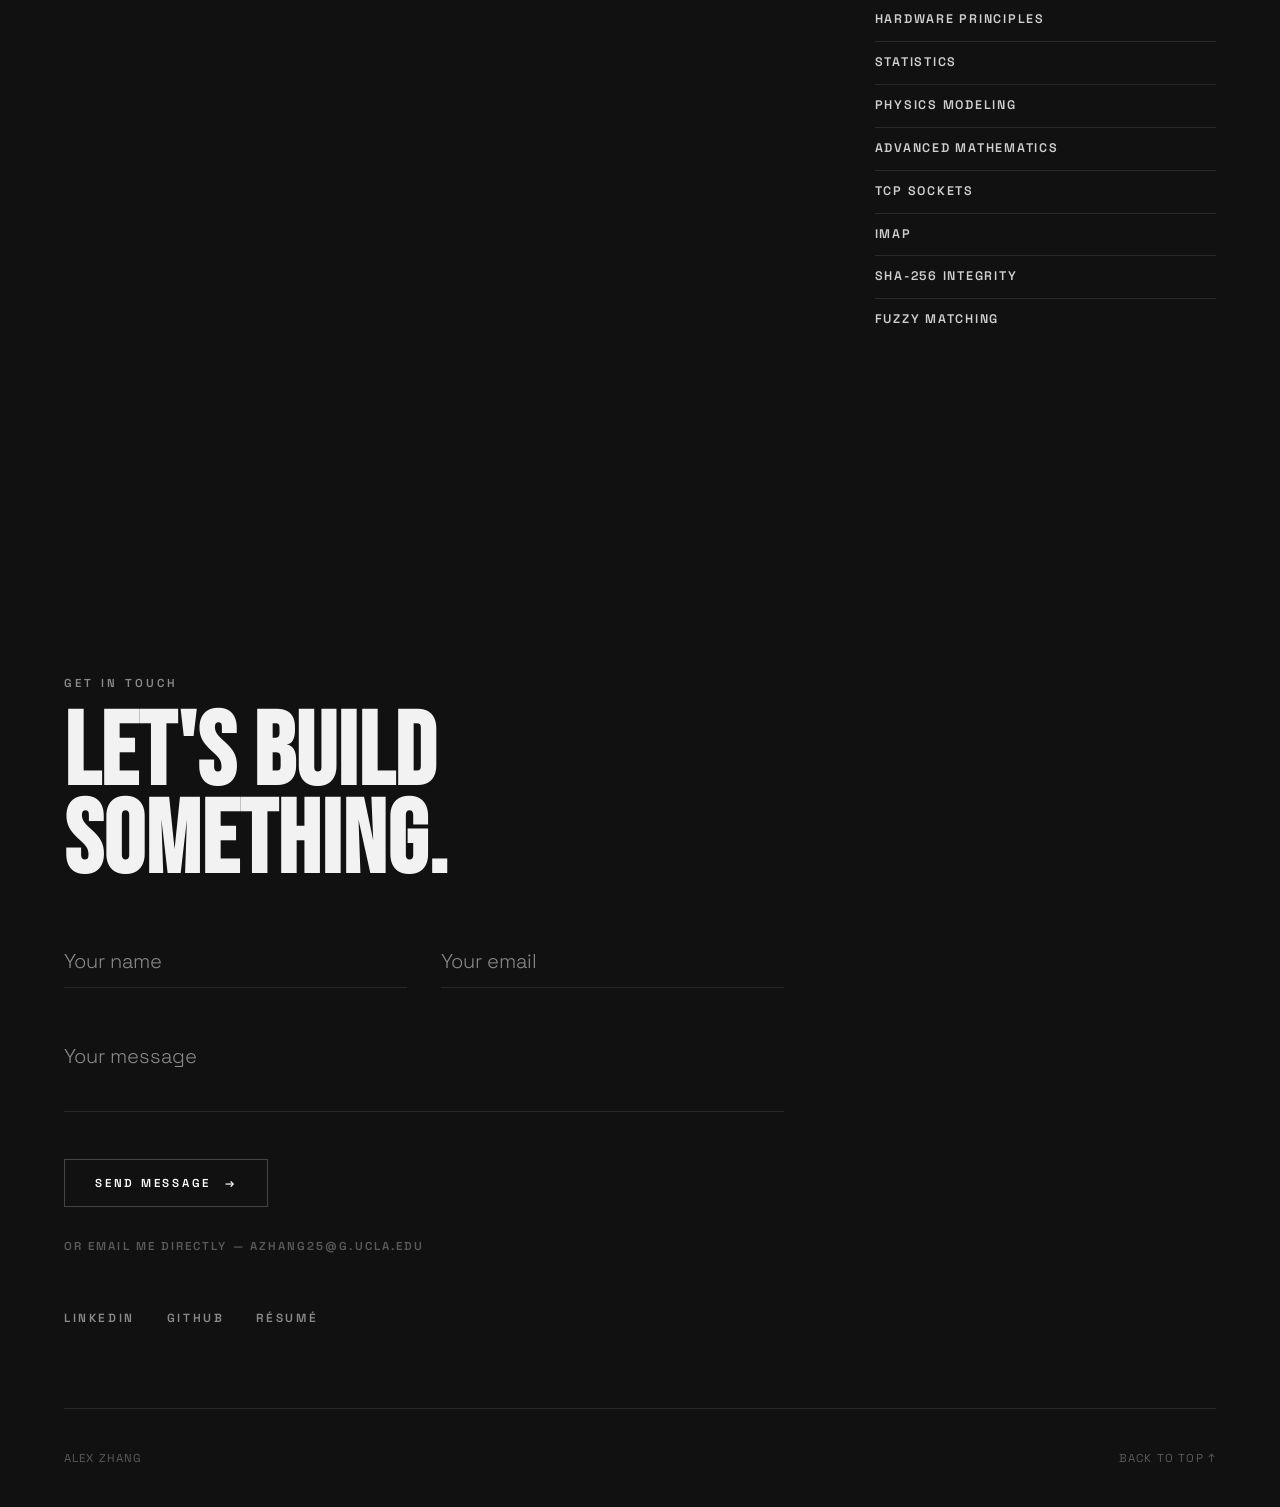
==== commit 10ecb2b4: "resume buttons go straight to the demo now, new desperate measures blurb" ====
--- a/index.html
+++ b/index.html
@@ -36,7 +36,7 @@
       </h1>
       <div class="hero-foot">
         <span class="hero-tag">CS @ UCLA</span>
-        <span class="hero-dot">·</span>
+        <span class="hero-dot">|</span>
         <span class="hero-tag">SWE @ MSISI</span>
       </div>
     </div>
@@ -55,7 +55,7 @@
         <div class="tile-bg"></div>
         <div class="tile-content">
           <span class="tile-name">MailSISI</span>
-          <span class="tile-meta">Full-Stack · 2026</span>
+          <span class="tile-meta">Full-Stack | 2026</span>
         </div>
         <div class="tile-hover">
           <p class="tile-desc">Desktop tool that replaced thousands of manual Excel downloads a month at MSISI. Watches a mailbox, pulls attachments from whitelisted distributors, and auto-files them by distributor and manufacturer. Email threading and SHA-256 hashing allow for the saving of superceded versions.</p>
@@ -67,7 +67,7 @@
         <div class="tile-bg"></div>
         <div class="tile-content">
           <span class="tile-name">MailSISIBox</span>
-          <span class="tile-meta">Full-Stack · 2026</span>
+          <span class="tile-meta">Full-Stack | 2026</span>
         </div>
         <div class="tile-hover">
           <p class="tile-desc">Desktop tool utilizing PowerShell directly for transferring files between two remote desktop connections. Transfers are chunked and SHA-256 verified end to end, attempting to use the fastest TCP socket available. This allows for fast, reliable transfers of large files (up to 100GB efficiently).</p>
@@ -80,7 +80,7 @@
         <div class="tile-bg"></div>
         <div class="tile-content">
           <span class="tile-name">BruinPop</span>
-          <span class="tile-meta">Full-Stack · 2026</span>
+          <span class="tile-meta">Full-Stack | 2026</span>
         </div>
         <div class="tile-hover">
           <p class="tile-desc">Full-stack social platform mapping pop-ups around UCLA. Interactive Leaflet map, JWT auth, 100+ campus users.</p>
@@ -92,10 +92,10 @@
         <div class="tile-bg"></div>
         <div class="tile-content">
           <span class="tile-name">Desperate Measures</span>
-          <span class="tile-meta">Game Dev · 2026</span>
-        </div>
-        <div class="tile-hover">
-          <p class="tile-desc">2D co-op sandbox inspired by Terraria and Minecraft. Infinite multiverses from a single seed, each following a set plot with its own world generation and progression timing. 50+ alpha testers, beta Sept 2026.</p>
+          <span class="tile-meta">Game Dev | 2026</span>
+        </div>
+        <div class="tile-hover">
+          <p class="tile-desc">2D sandbox in Unity with exploration, building, and combat across an infinite multiverse. Each seed follows a set plot with its own world generation and progression timing, and you can cross into other multiverses in a single playthrough, so every run plays a little differently.</p>
           <div class="tile-tags"><span>Unity</span><span>C#</span><span>Lua</span><span>Procedural</span><span>Physics</span></div>
         </div>
       </a>
@@ -105,7 +105,7 @@
     <div class="tile-bg"></div>
         <div class="tile-content">
           <span class="tile-name">ACM TeachLA</span>
-          <span class="tile-meta">Web · 2025</span>
+          <span class="tile-meta">Web | 2025</span>
         </div>
         <div class="tile-hover">
           <p class="tile-desc">Login backend on Netlify, blog + events pages with static category filtering. Transitioning to fully dynamic.</p>
@@ -137,23 +137,22 @@
         <h3 class="skill-heading">Who am I?</h3>
         <p class="skill-blurb">CSE student at UCLA building full-stack systems, games, and AI tooling to ship things people actually use.</p>
         <ul class="skill-list">
-          <li>CS @ UCLA · Exp. 2029</li>
+          <li>CS @ UCLA | Exp. 2029</li>
           <li>Software Developer Intern @ MSISI</li>
           <li>School Team Lead, ACM TeachLA</li>
           <li>Unity Studio Dev</li>
           <li>Off the clock: basketball, golf, football, violin, video games, poker, reading, game dev</li>
         </ul>
-        <a href="resume.html" target="_blank" class="resume-link" style="margin-top: 28px; display: inline-block;">View Résumé →</a>
-        <a href="resume-game.html" class="resume-link" style="margin-top: 14px; display: inline-block;">Play the Demo →</a>
+        <a href="resume-game.html" class="resume-link" style="margin-top: 28px; display: inline-block;">View Résumé →</a>
       </div>
 
       <div class="skill-col" data-reveal>
         <h3 class="skill-heading">Experience</h3>
         <p class="skill-blurb">Trained Delphi AI agentic models to instantaneously match records, revolutionizing the field.</p>
         <ul class="skill-list">
-          <li>MSISI — Kai AI training, Delphi MCP imports, MailSISI tooling · 2026</li>
-          <li>ACM TeachLA School Team Lead · 2026 – Present</li>
-          <li>MSISI — ACFM fuzzy matching · 2025</li>
+          <li>MSISI — Kai AI training, Delphi MCP imports, MailSISI tooling | 2026</li>
+          <li>ACM TeachLA School Team Lead | 2026 – Present</li>
+          <li>MSISI — ACFM fuzzy matching | 2025</li>
         </ul>
       </div>
 
@@ -161,8 +160,8 @@
         <h3 class="skill-heading">Education</h3>
         <p class="skill-blurb">UCLA Samueli Engineering school career built on curiosity and passion.</p>
         <ul class="skill-list">
-          <li>UCLA · B.S. CSE · 2029</li>
-          <li>Glastonbury HS · Summa Cum Laude · GPA 4.80 · 2025</li>
+          <li>UCLA | B.S. CSE | 2029</li>
+          <li>Glastonbury HS | Summa Cum Laude | GPA 4.80 | 2025</li>
           
         </ul>
       </div>
@@ -251,8 +250,7 @@
       <div class="contact-socials">
         <a href="https://www.linkedin.com/in/alexzhangwang" target="_blank">LinkedIn</a>
         <a href="https://github.com/ZhangWangisYeat" target="_blank">GitHub</a>
-        <a href="resume.html" target="_blank">Résumé</a>
-        <a href="resume-game.html">Demo</a>
+        <a href="resume-game.html">Résumé</a>
       </div>
     </div>
     <div class="footer-line">
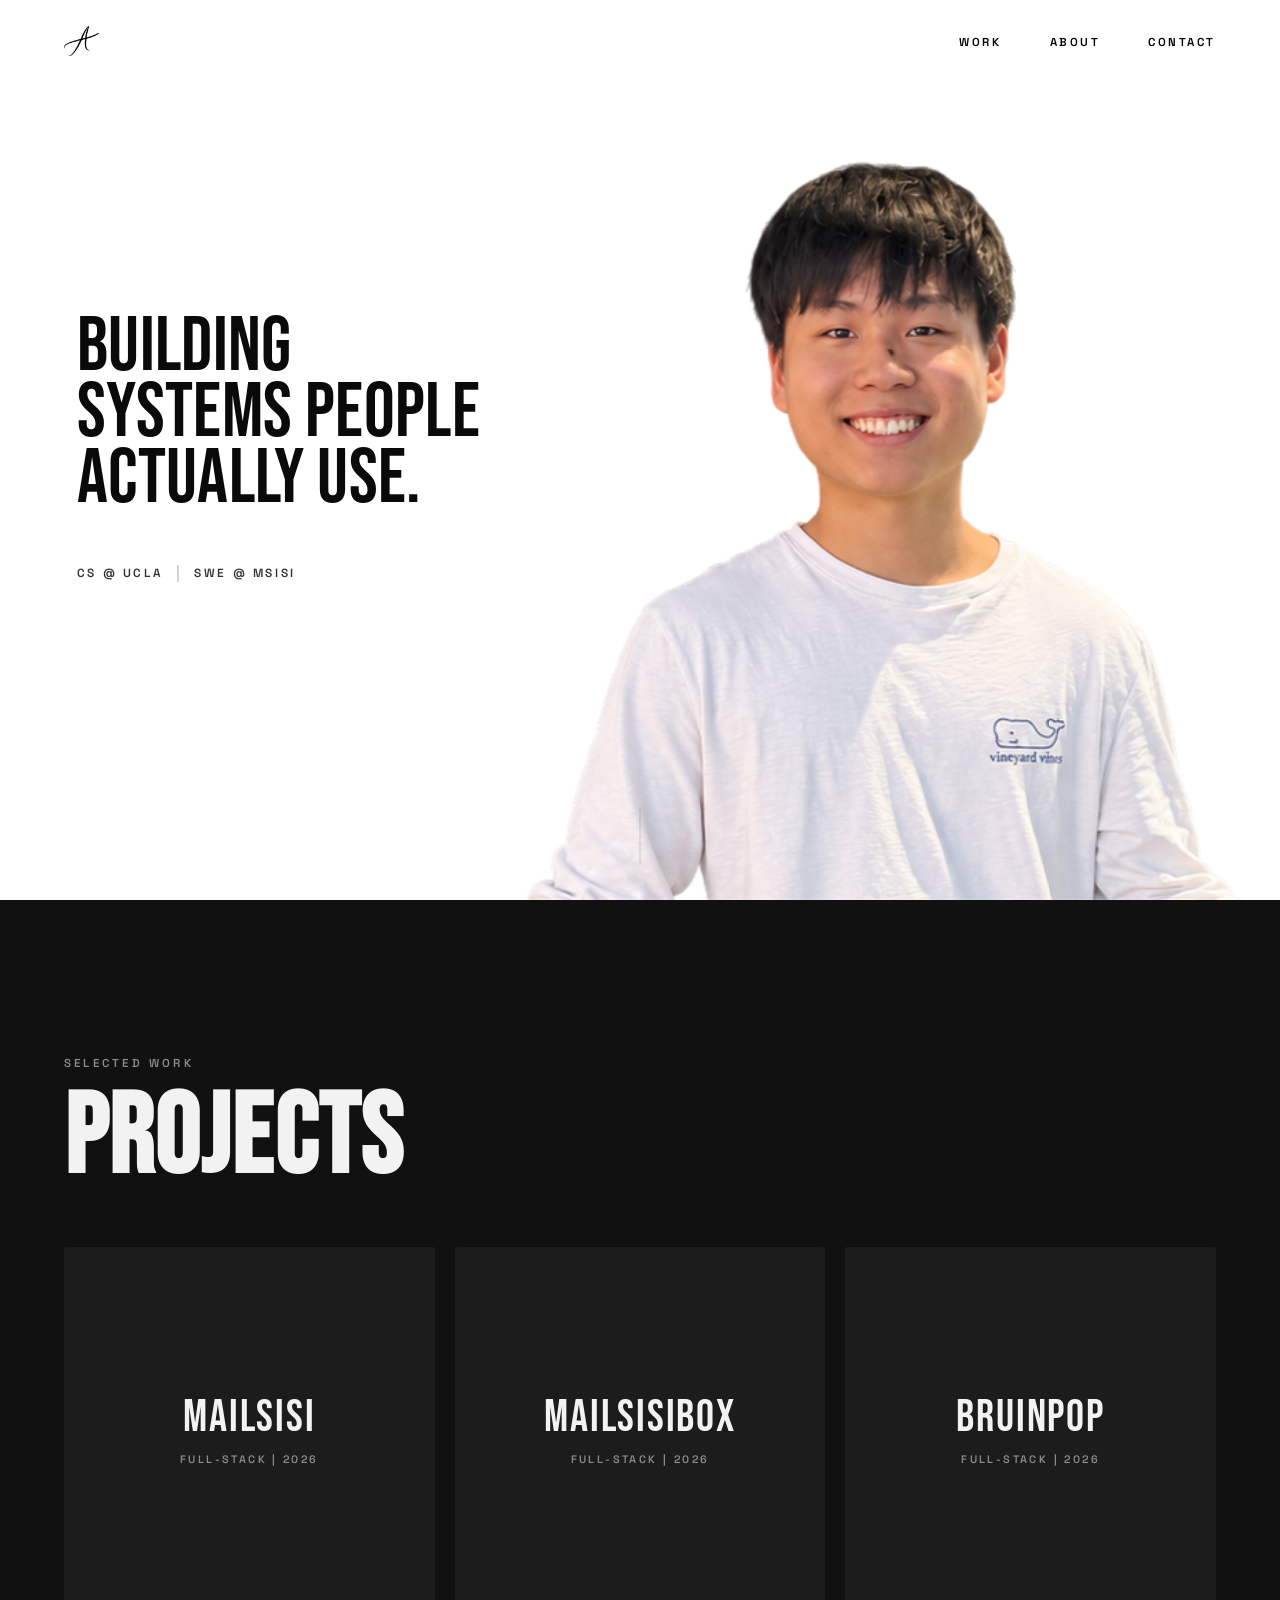
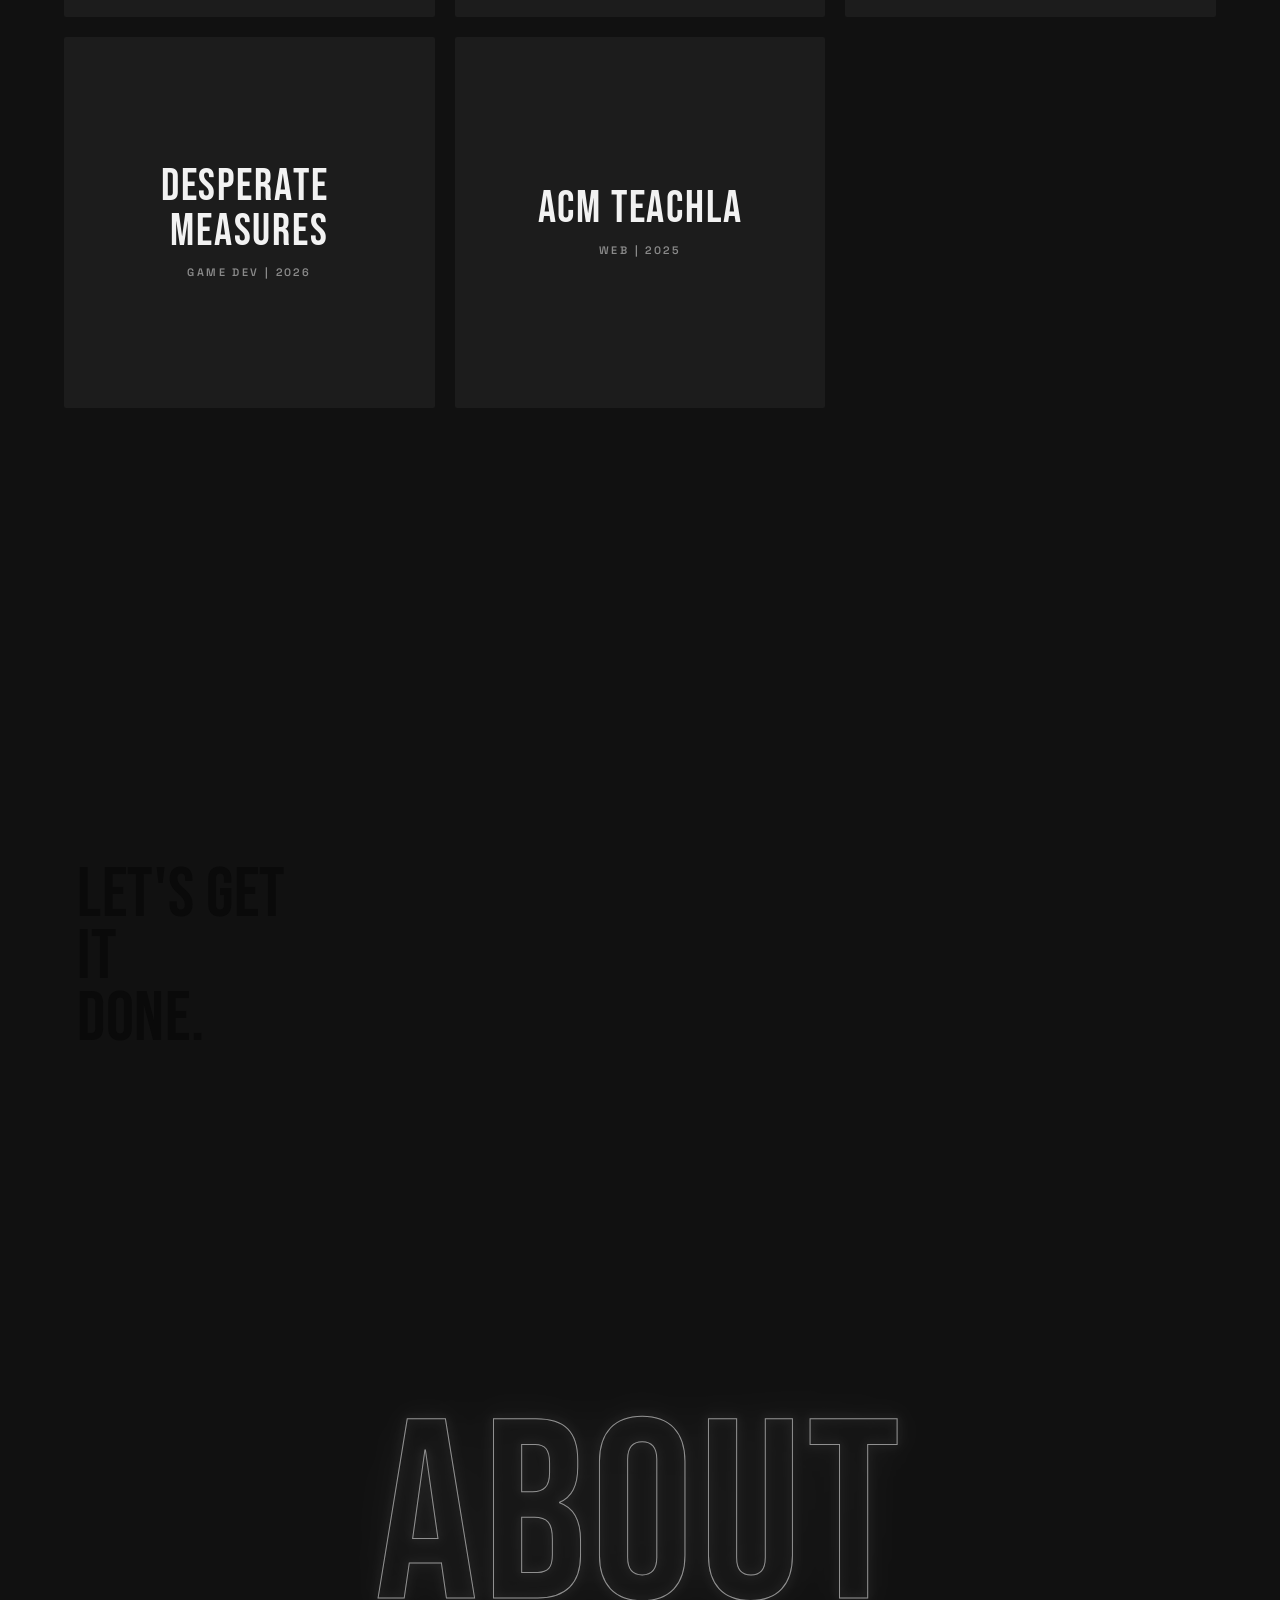
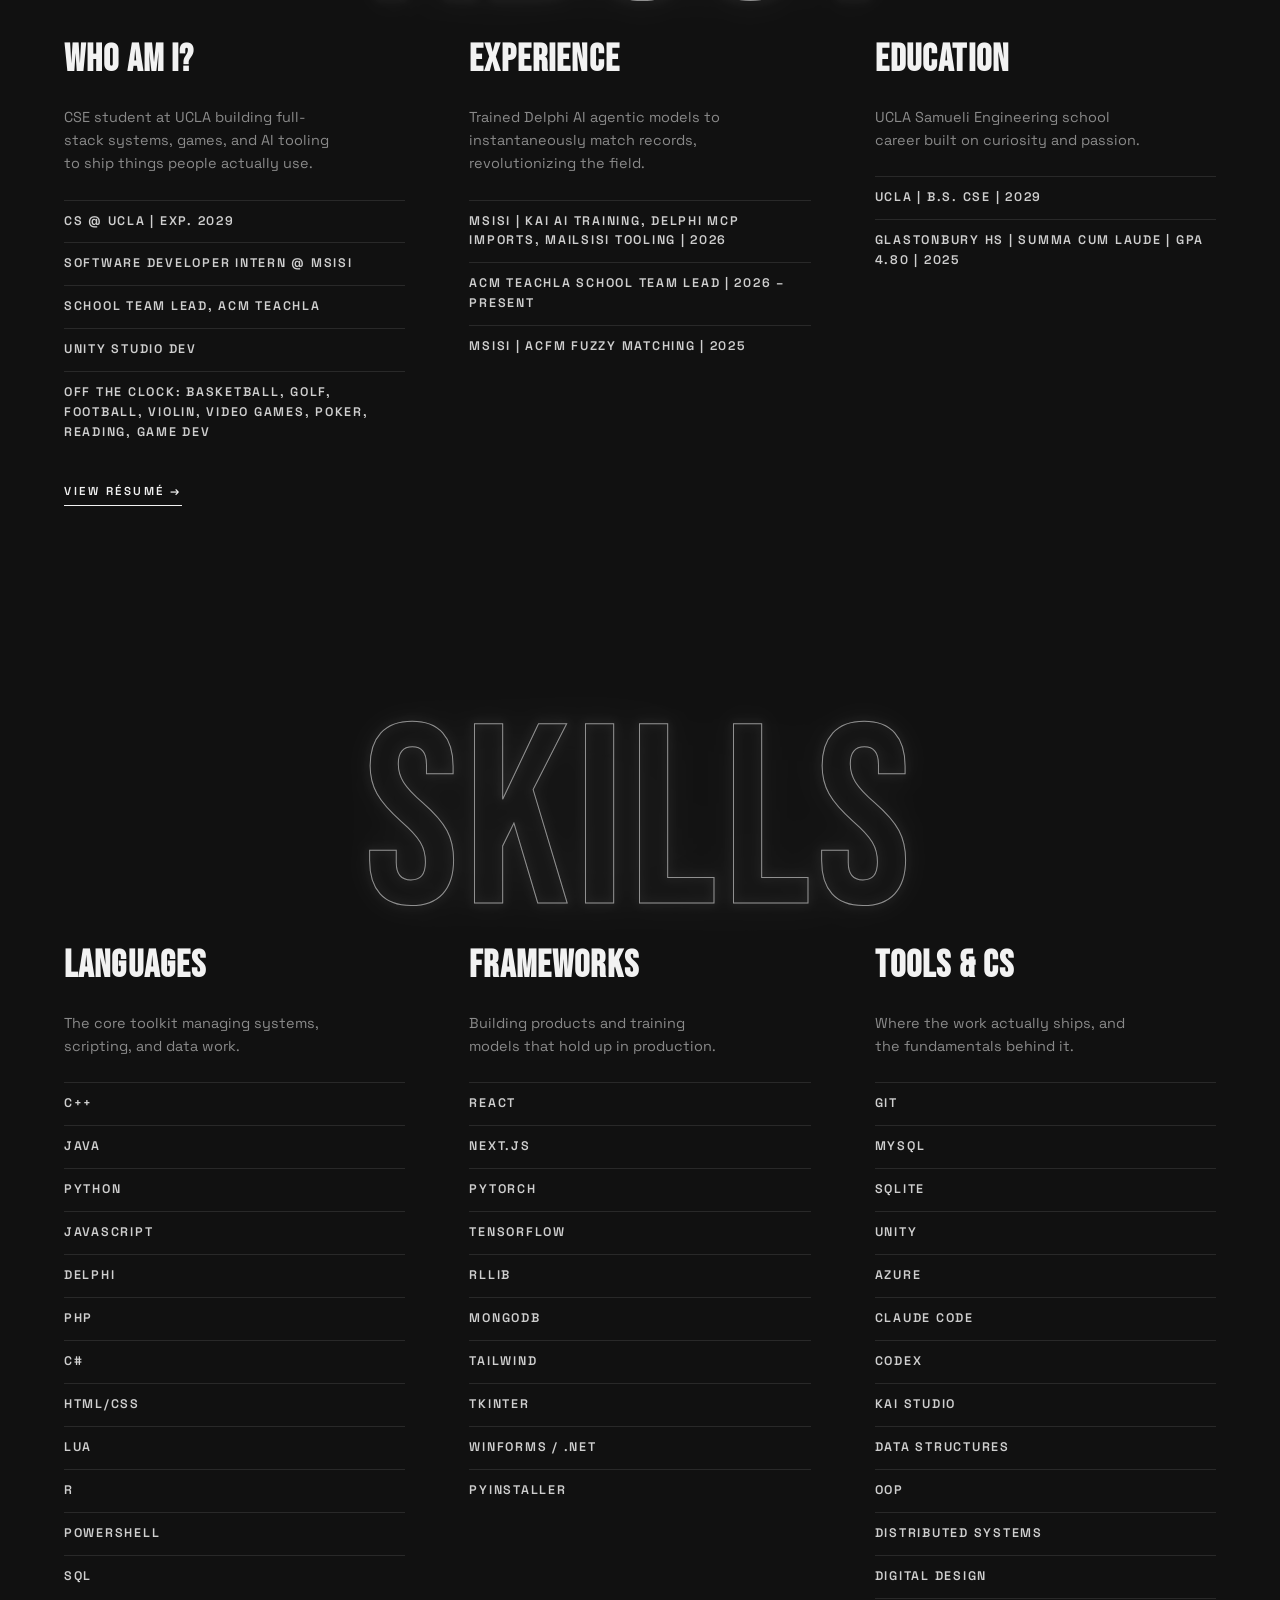
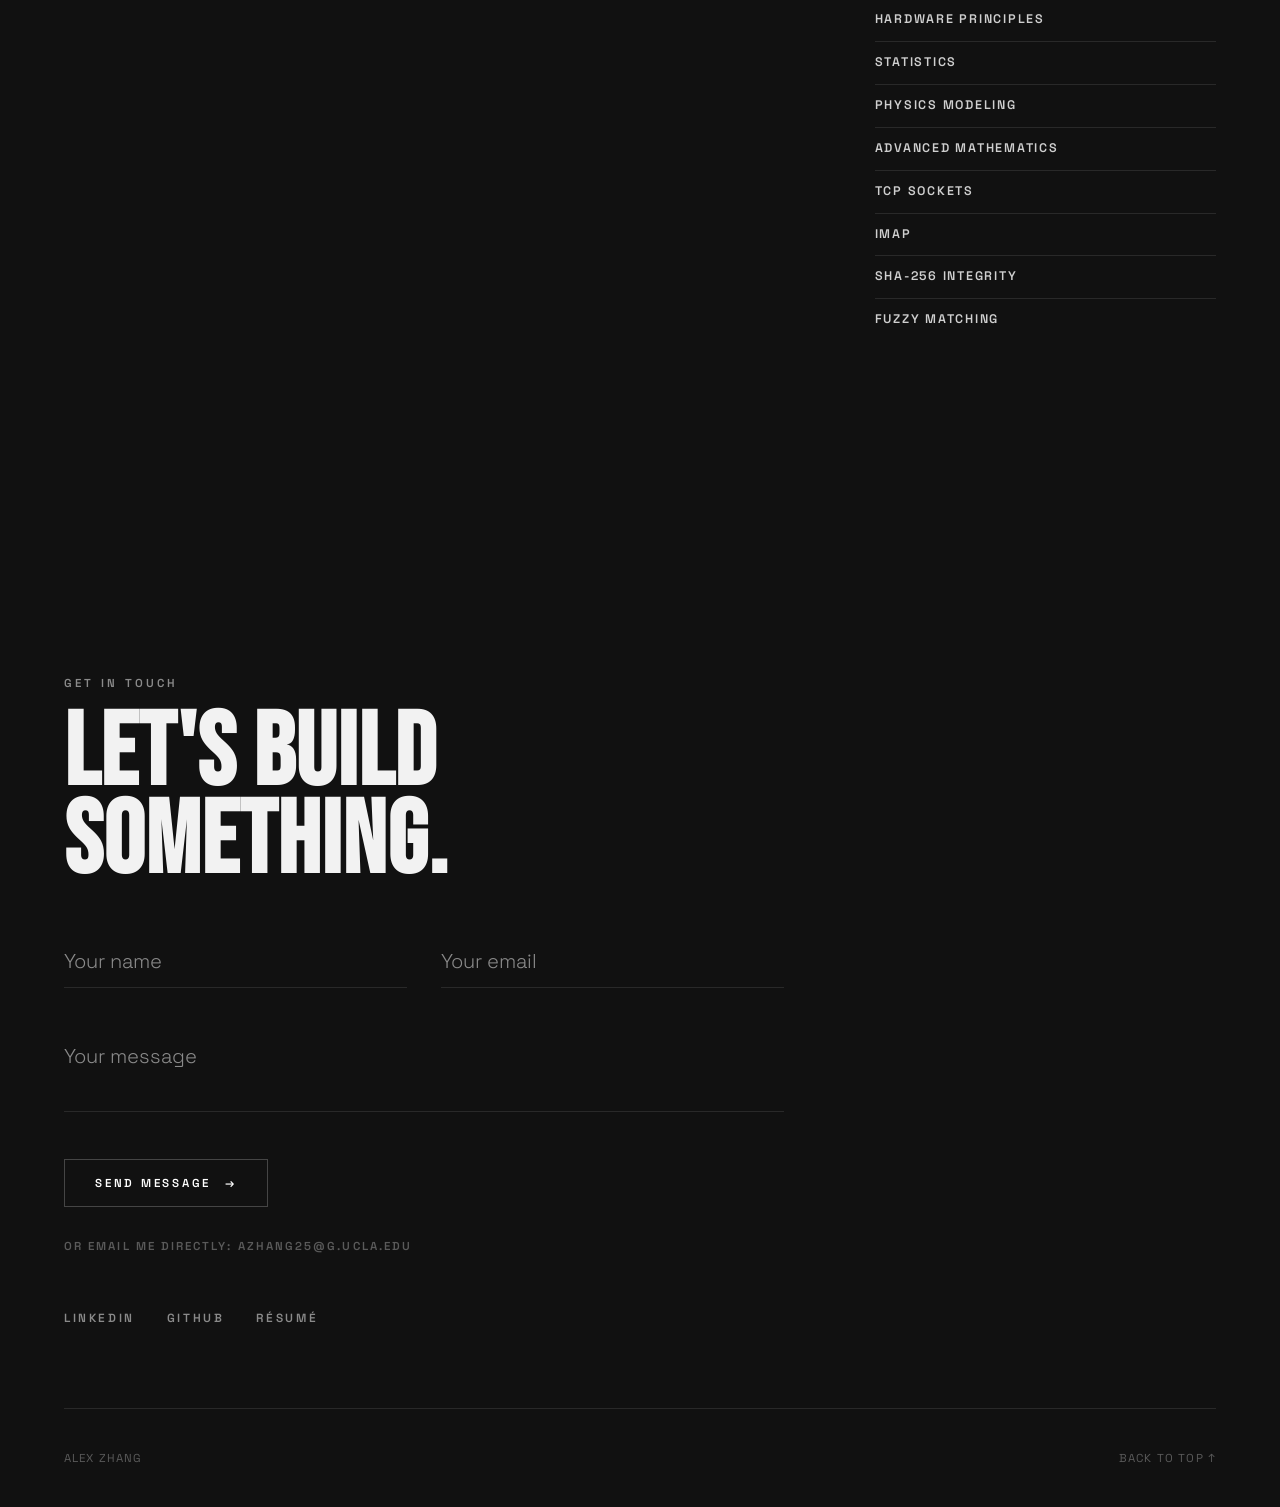
==== commit f7a04e37: "got rid of the dots and em dashes on the site" ====
--- a/index.html
+++ b/index.html
@@ -150,9 +150,9 @@
         <h3 class="skill-heading">Experience</h3>
         <p class="skill-blurb">Trained Delphi AI agentic models to instantaneously match records, revolutionizing the field.</p>
         <ul class="skill-list">
-          <li>MSISI — Kai AI training, Delphi MCP imports, MailSISI tooling | 2026</li>
+          <li>MSISI | Kai AI training, Delphi MCP imports, MailSISI tooling | 2026</li>
           <li>ACM TeachLA School Team Lead | 2026 – Present</li>
-          <li>MSISI — ACFM fuzzy matching | 2025</li>
+          <li>MSISI | ACFM fuzzy matching | 2025</li>
         </ul>
       </div>
 
@@ -195,7 +195,7 @@
 
       <div class="skill-col" data-reveal>
         <h3 class="skill-heading">Tools &amp; CS</h3>
-        <p class="skill-blurb">Where the work actually ships — and the fundamentals behind it.</p>
+        <p class="skill-blurb">Where the work actually ships, and the fundamentals behind it.</p>
         <ul class="skill-list">
           <li>Git</li><li>MySQL</li><li>SQLite</li><li>Unity</li><li>Azure</li>
           <li>Claude Code</li><li>Codex</li><li>Kai Studio</li><li>Data Structures</li><li>OOP</li>
@@ -246,7 +246,7 @@
         </div>
       </form>
 
-      <a href="mailto:azhang25@g.ucla.edu" class="contact-email-alt">Or email me directly &mdash; azhang25@g.ucla.edu</a>
+      <a href="mailto:azhang25@g.ucla.edu" class="contact-email-alt">Or email me directly: azhang25@g.ucla.edu</a>
       <div class="contact-socials">
         <a href="https://www.linkedin.com/in/alexzhangwang" target="_blank">LinkedIn</a>
         <a href="https://github.com/ZhangWangisYeat" target="_blank">GitHub</a>
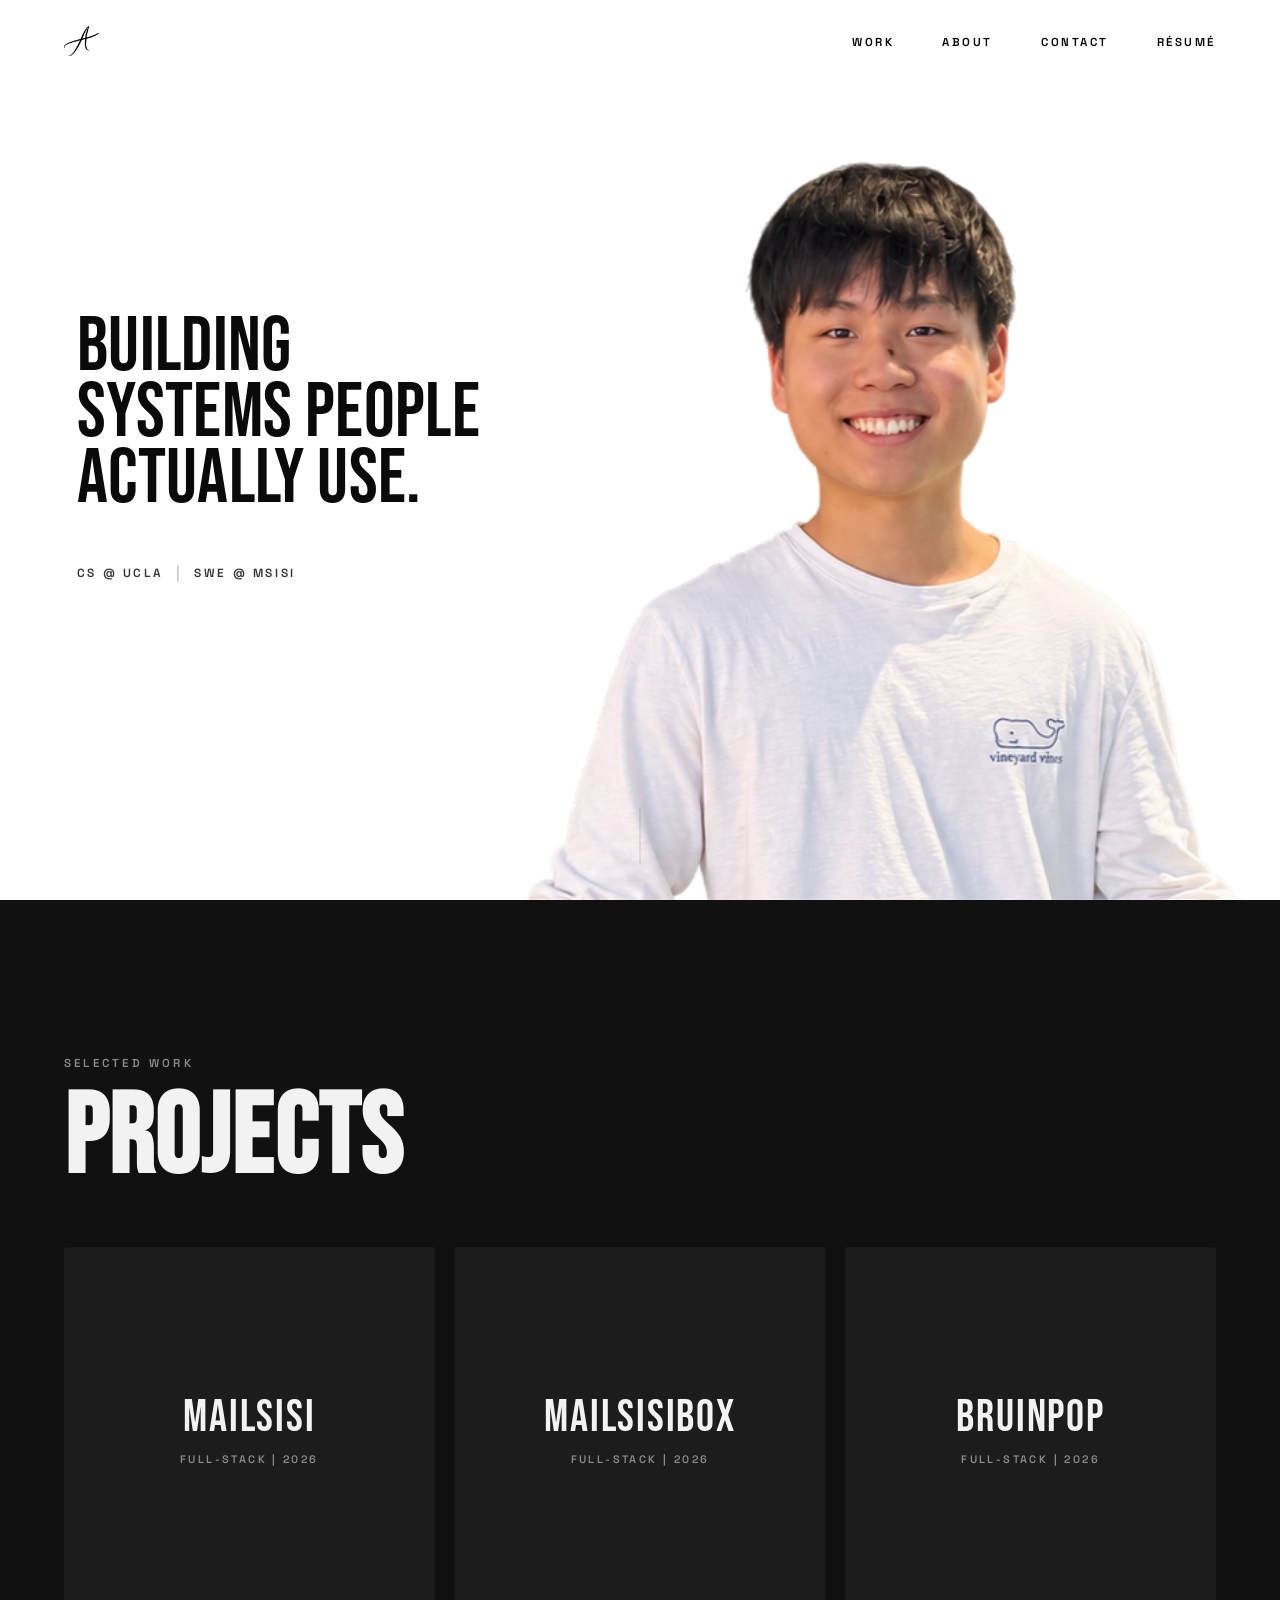
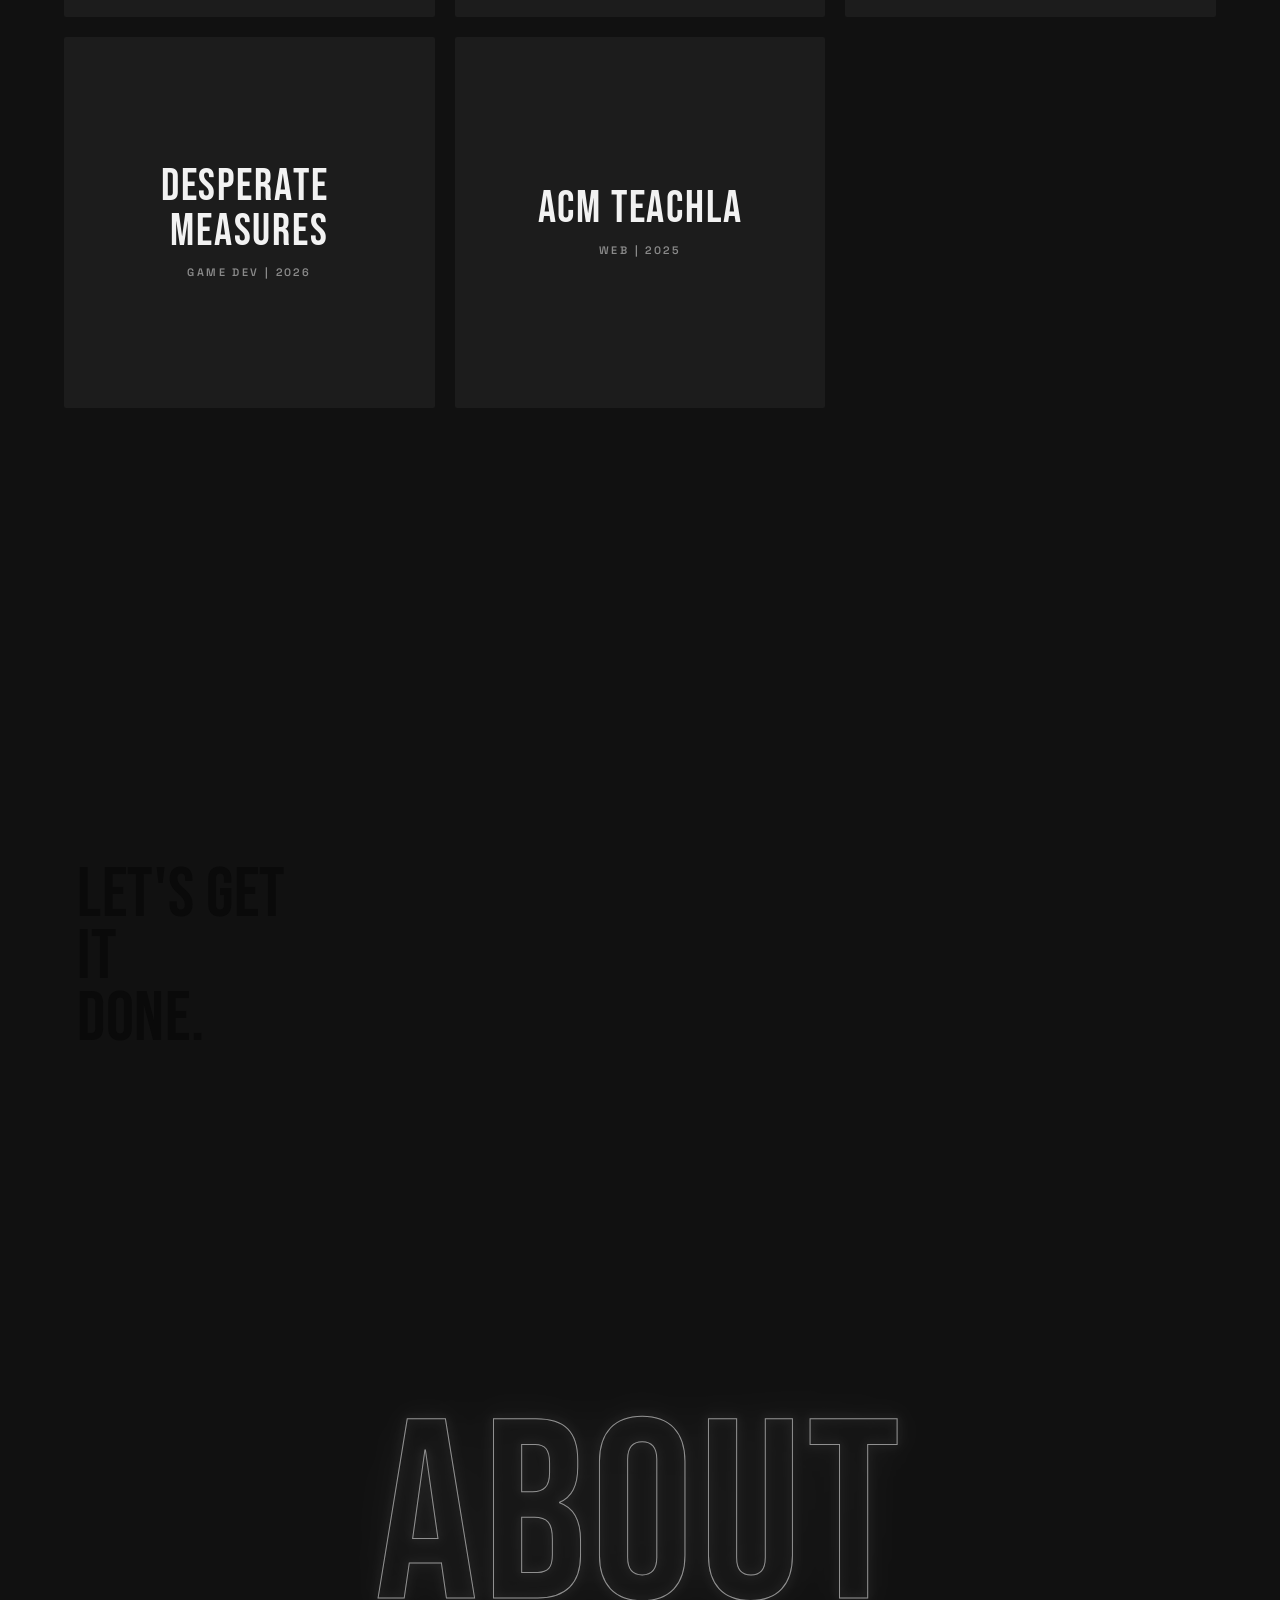
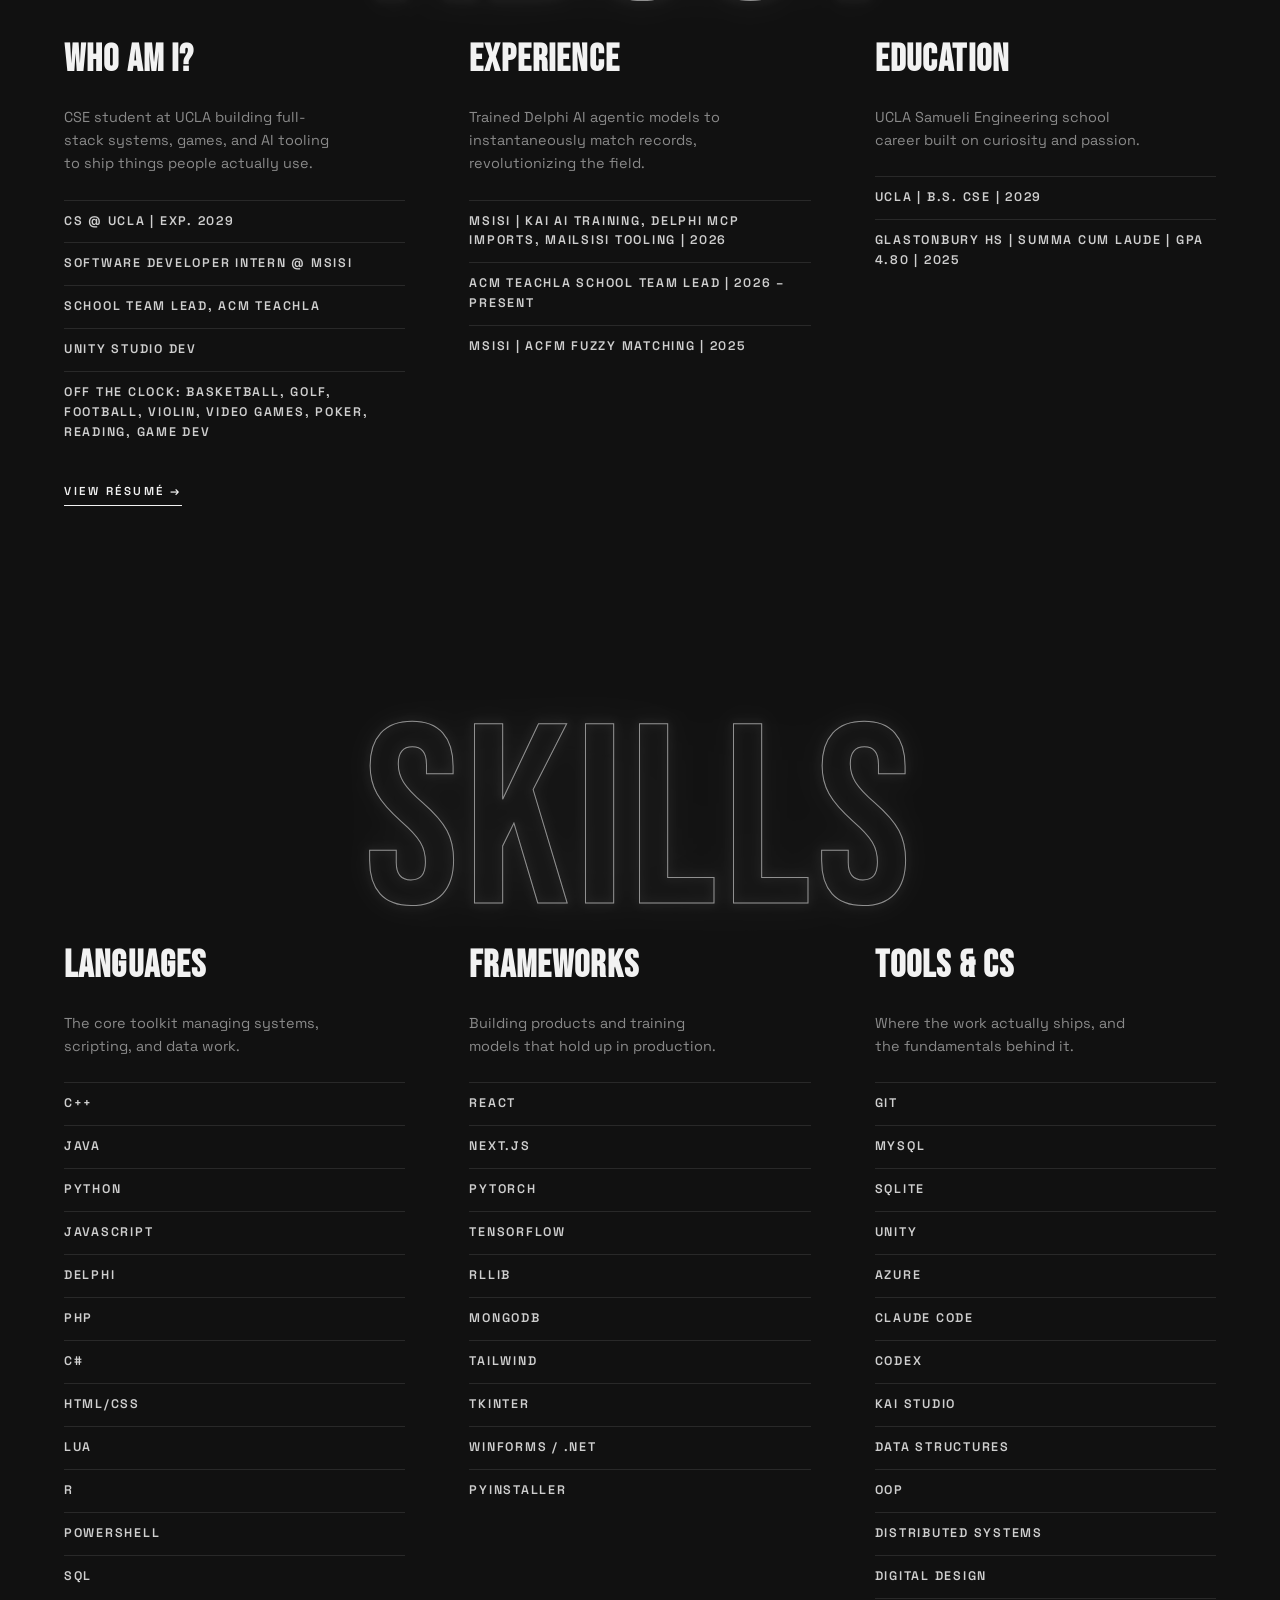
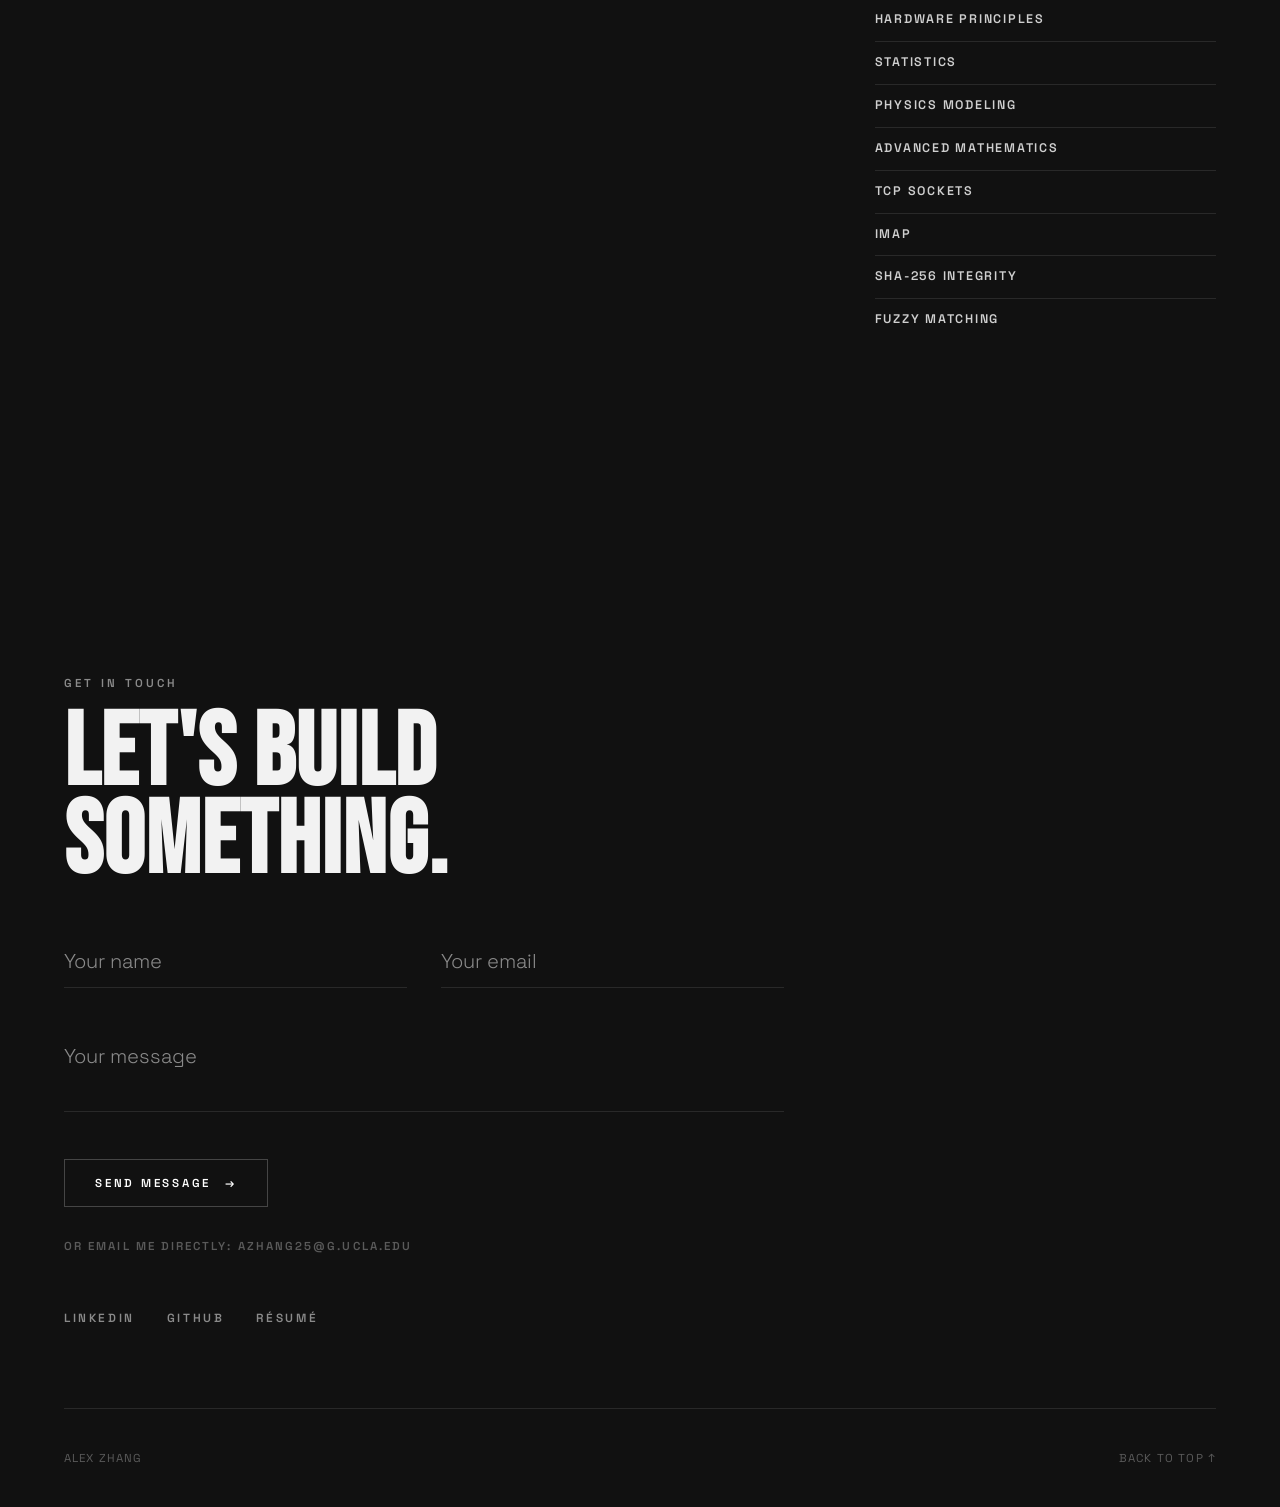
==== commit ca1a2e13: "resume tab in the nav bar" ====
--- a/index.html
+++ b/index.html
@@ -24,6 +24,7 @@
       <li><a href="#projects" class="nav-link">Work</a></li>
       <li><a href="#about" class="nav-link">About</a></li>
       <li><a href="#contact" class="nav-link">Contact</a></li>
+      <li><a href="resume-game.html" class="nav-link">Résumé</a></li>
     </ul>
   </nav>
 
